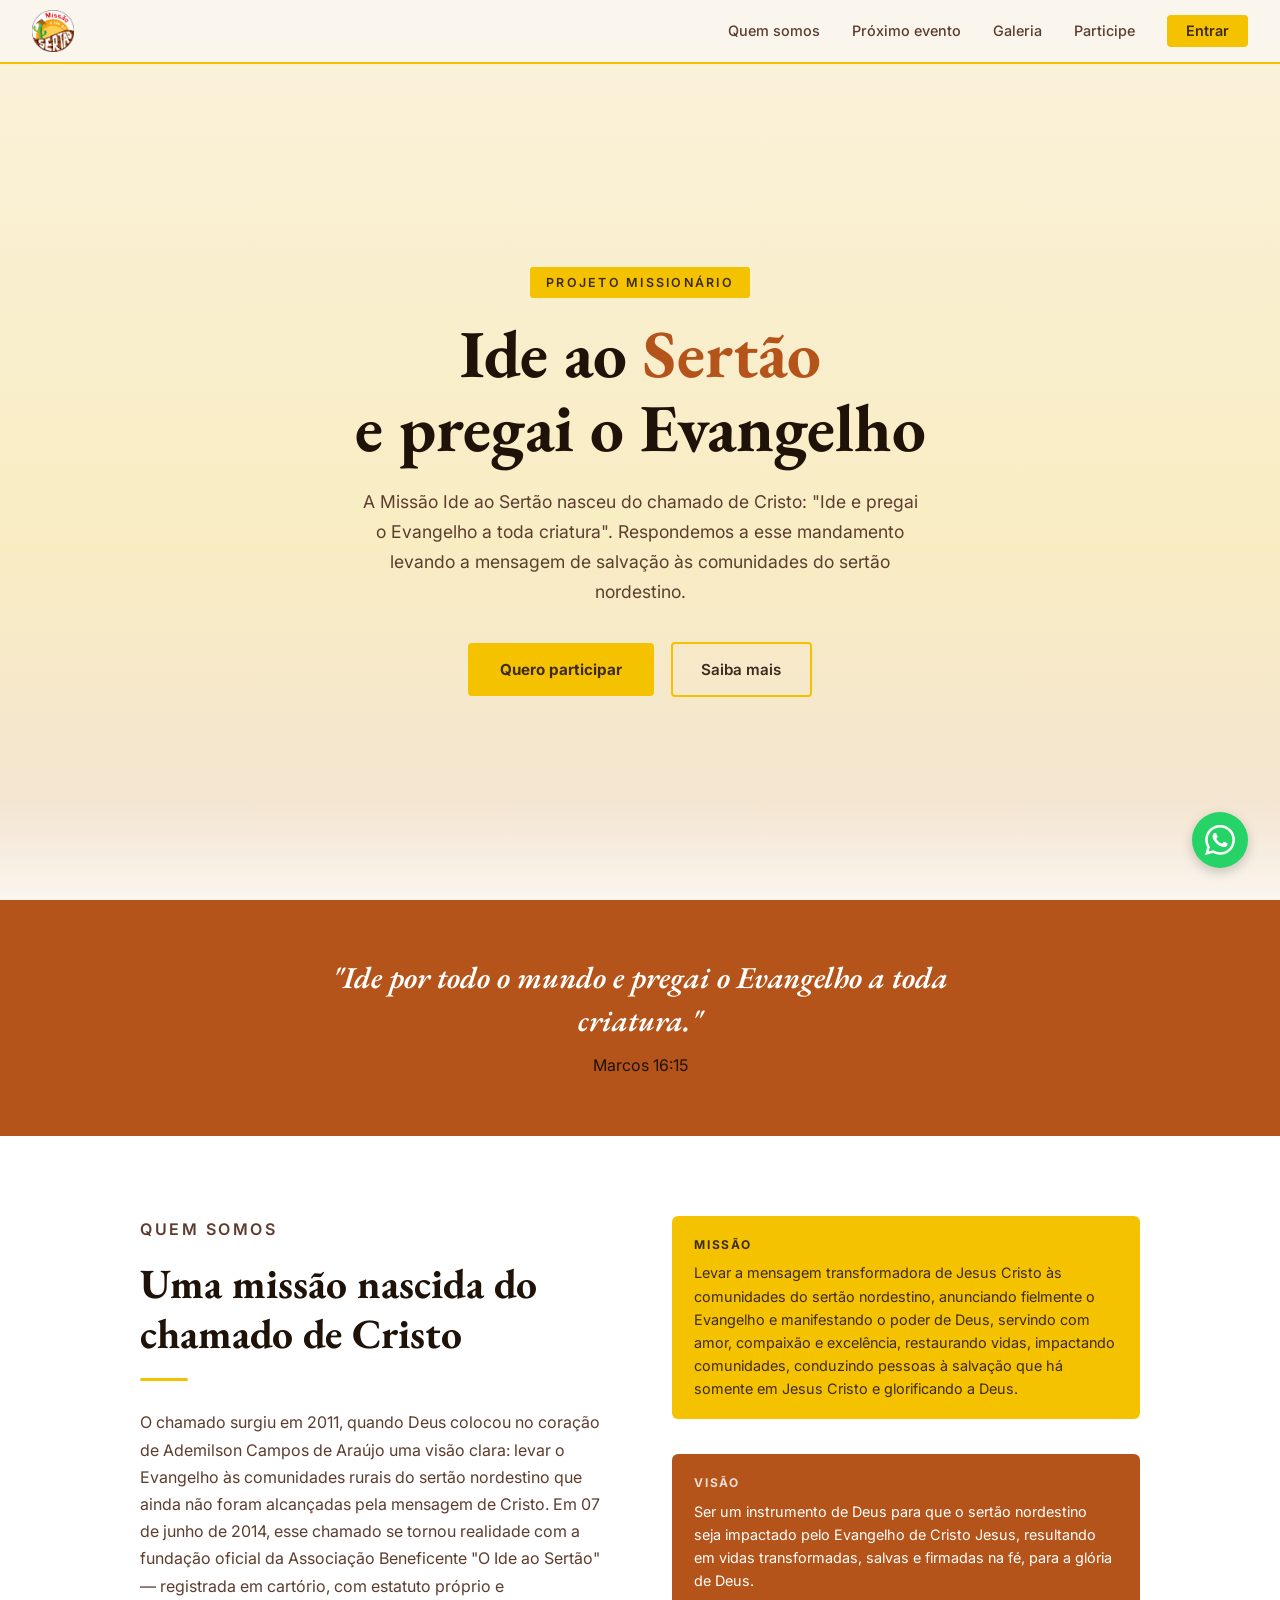
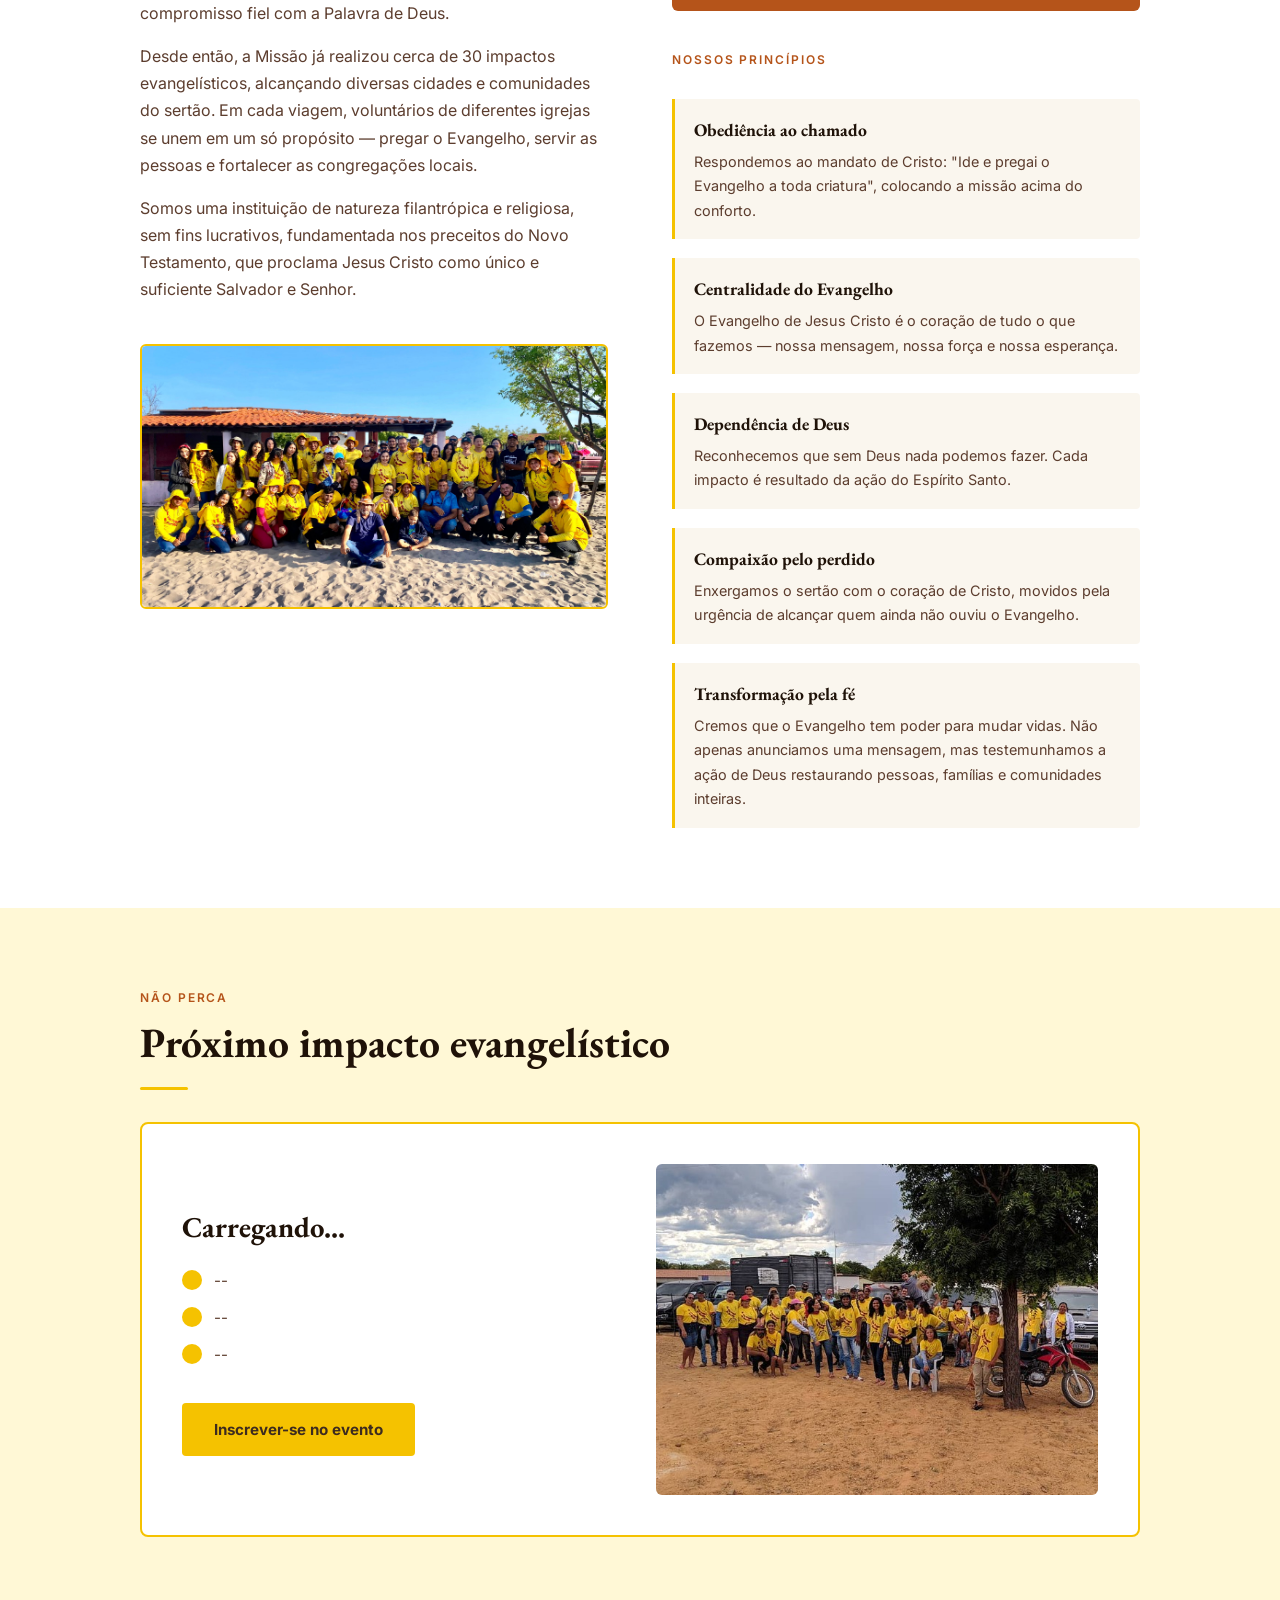
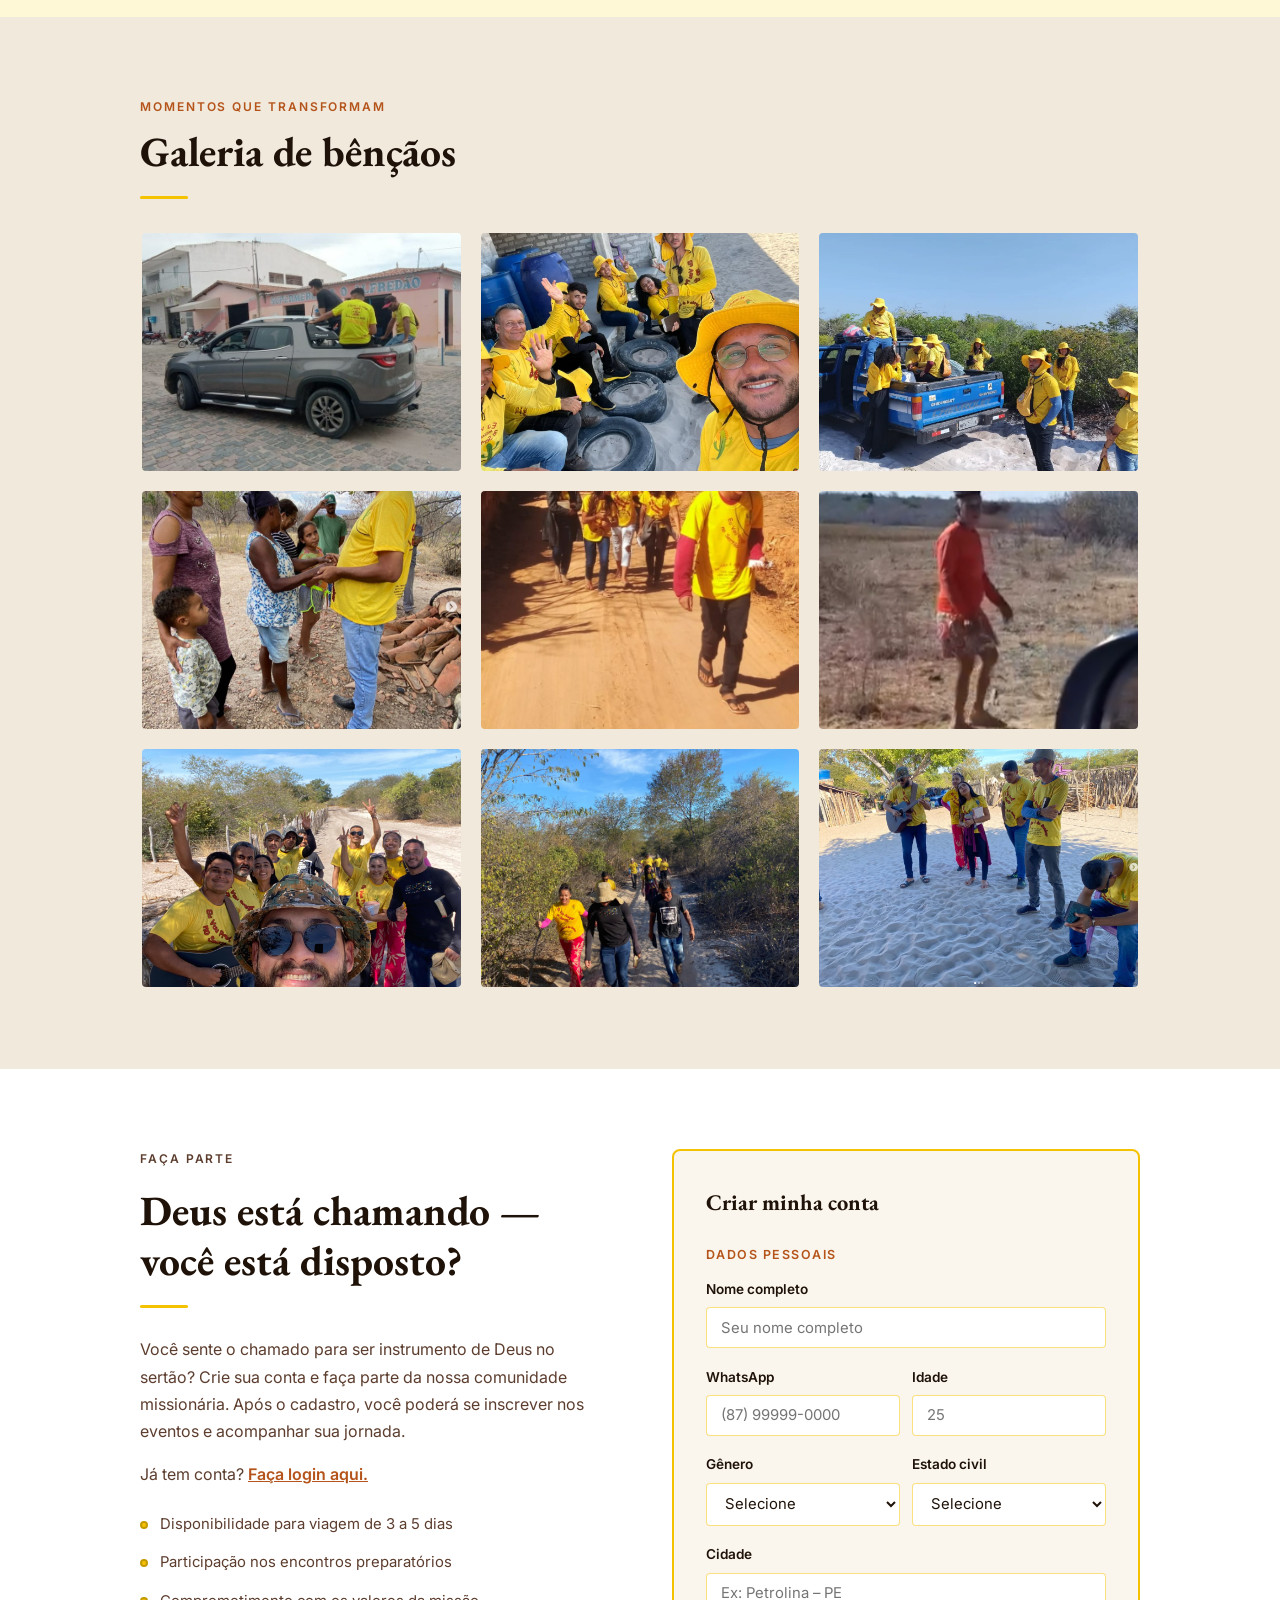
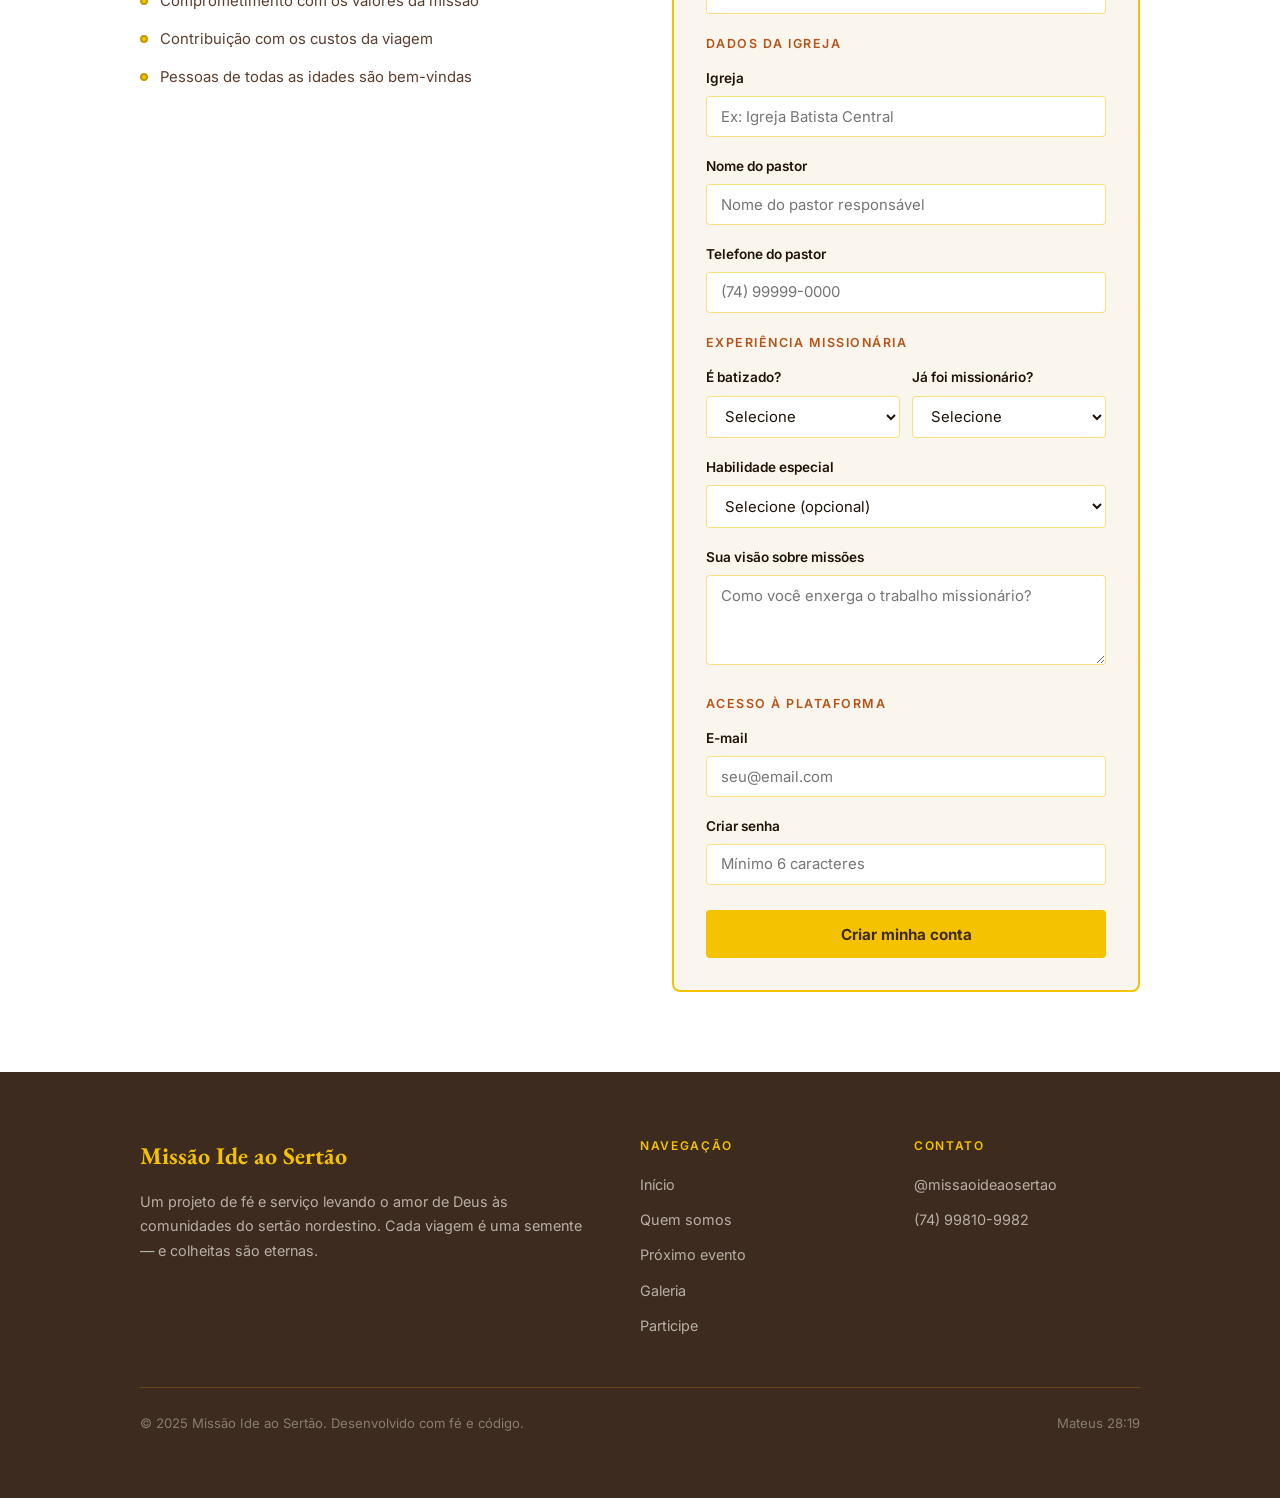
==== index.html @ 000803ae "atualiza imagem do próximo evento" ====
<!DOCTYPE html>
<html lang="pt-BR">
<head>
  <meta charset="UTF-8">
  <meta name="viewport" content="width=device-width, initial-scale=1.0">
  <title>Missão Ide ao Sertão</title>
  <link href="https://fonts.googleapis.com/css2?family=EB+Garamond:wght@400;600;700&family=Inter:wght@400;500;600;700&display=swap" rel="stylesheet">
  <link rel="stylesheet" href="css/style.css">
 <link rel="icon" href="logo.png" type="image/png">
  <meta name="google-site-verification" content="BXgcqKbVwbcofWmGHFLEb5QtjN3gwLIWUhdqSHpdDdQ" />
</head>
<body>

<!-- NAV -->
<nav>
  <a href="#inicio" class="nav-logo">
    <img src="logo.png" alt="Logo Missão Ide ao Sertão">
  </a>
  <ul class="nav-links" id="navLinks">
    <li><a href="#quem-somos">Quem somos</a></li>
    <li><a href="#proximo-evento">Próximo evento</a></li>
    <li><a href="#galeria">Galeria</a></li>
    <li><a href="#participe">Participe</a></li>
    <li><a href="login.html" class="nav-cta" id="nav-login">Entrar</a></li>
  </ul>
  <button class="nav-hamburger" id="hamburger" aria-label="Menu">
    <span></span><span></span><span></span>
  </button>
</nav>

<!-- HERO -->
<section class="hero" id="inicio">
  <div class="hero-inner">
    <span class="hero-eyebrow">Projeto Missionário</span>
    <h1>Ide ao <em>Sertão</em><br>e pregai o Evangelho</h1>
    <p>A Missão Ide ao Sertão nasceu do chamado de Cristo: "Ide e pregai o Evangelho a toda criatura". Respondemos a esse mandamento levando a mensagem de salvação às comunidades do sertão nordestino.</p>
    <div class="hero-btns">
      <a href="#participe" class="btn-primary">Quero participar</a>
      <a href="#quem-somos" class="btn-secondary">Saiba mais</a>
    </div>
  </div>
</section>

<!-- VERSÍCULO -->
<div class="versiculo">
  <blockquote>"Ide por todo o mundo e pregai o Evangelho a toda criatura."</blockquote>
  Marcos 16:15
</div>

<!-- QUEM SOMOS -->
<section class="quem-somos" id="quem-somos">
  <div class="container">
    <div class="qs-grid">
      <div class="qs-texto">
        <p class="section-label">Quem somos</p>
        <h2 class="section-title">Uma missão nascida do chamado de Cristo</h2>
        <div class="divider"></div>
        <p>O chamado surgiu em 2011, quando Deus colocou no coração de Ademilson Campos de Araújo uma visão clara: levar o Evangelho às comunidades rurais do sertão nordestino que ainda não foram alcançadas pela mensagem de Cristo. Em 07 de junho de 2014, esse chamado se tornou realidade com a fundação oficial da Associação Beneficente "O Ide ao Sertão" — registrada em cartório, com estatuto próprio e compromisso fiel com a Palavra de Deus.</p>
        <p>Desde então, a Missão já realizou cerca de 30 impactos evangelísticos, alcançando diversas cidades e comunidades do sertão. Em cada viagem, voluntários de diferentes igrejas se unem em um só propósito — pregar o Evangelho, servir as pessoas e fortalecer as congregações locais.</p>
        <p>Somos uma instituição de natureza filantrópica e religiosa, sem fins lucrativos, fundamentada nos preceitos do Novo Testamento, que proclama Jesus Cristo como único e suficiente Salvador e Senhor.</p>
        <img src="grupo ide.jpg" alt="Equipe da Missão no Sertão" style="width:100%; border-radius:6px; margin-top:1.5rem; border: 2px solid var(--amarelo);">
      </div>
      <div class="qs-valores">

        <!-- MISSÃO -->
        <div style="background:var(--amarelo);border-radius:6px;padding:1.2rem 1.4rem;margin-bottom:1rem;">
          <p style="font-size:0.75rem;font-weight:700;letter-spacing:0.14em;text-transform:uppercase;color:var(--marrom);margin-bottom:0.4rem;">Missão</p>
          <p style="font-size:0.9rem;color:var(--marrom);line-height:1.6;">Levar a mensagem transformadora de Jesus Cristo às comunidades do sertão nordestino, anunciando fielmente o Evangelho e manifestando o poder de Deus, servindo com amor, compaixão e excelência, restaurando vidas, impactando comunidades, conduzindo pessoas à salvação que há somente em Jesus Cristo e glorificando a Deus.</p>
        </div>

        <!-- VISÃO -->
        <div style="background:var(--terracota);border-radius:6px;padding:1.2rem 1.4rem;margin-bottom:1.2rem;">
          <p style="font-size:0.75rem;font-weight:700;letter-spacing:0.14em;text-transform:uppercase;color:rgba(255,255,255,0.8);margin-bottom:0.4rem;">Visão</p>
          <p style="font-size:0.9rem;color:#fff;line-height:1.6;">Ser um instrumento de Deus para que o sertão nordestino seja impactado pelo Evangelho de Cristo Jesus, resultando em vidas transformadas, salvas e firmadas na fé, para a glória de Deus.</p>
        </div>

        <!-- PRINCÍPIOS -->
        <p class="section-label">Nossos princípios</p>
        <div class="valor-card">
          <h4>Obediência ao chamado</h4>
          <p>Respondemos ao mandato de Cristo: "Ide e pregai o Evangelho a toda criatura", colocando a missão acima do conforto.</p>
        </div>
        <div class="valor-card">
          <h4>Centralidade do Evangelho</h4>
          <p>O Evangelho de Jesus Cristo é o coração de tudo o que fazemos — nossa mensagem, nossa força e nossa esperança.</p>
        </div>
        <div class="valor-card">
          <h4>Dependência de Deus</h4>
          <p>Reconhecemos que sem Deus nada podemos fazer. Cada impacto é resultado da ação do Espírito Santo.</p>
        </div>
        <div class="valor-card">
          <h4>Compaixão pelo perdido</h4>
          <p>Enxergamos o sertão com o coração de Cristo, movidos pela urgência de alcançar quem ainda não ouviu o Evangelho.</p>
        </div>
        <div class="valor-card">
          <h4>Transformação pela fé</h4>
          <p>Cremos que o Evangelho tem poder para mudar vidas. Não apenas anunciamos uma mensagem, mas testemunhamos a ação de Deus restaurando pessoas, famílias e comunidades inteiras.</p>
        </div>

      </div>
    </div>
  </div>
</section>

<!-- PRÓXIMO EVENTO -->
<section class="proximo-evento" id="proximo-evento">
  <div class="container">
    <p class="section-label">Não perca</p>
    <h2 class="section-title">Próximo impacto evangelístico</h2>
    <div class="divider"></div>
    <div class="evento-destaque">
      <div class="evento-destaque-info">
        <h3 id="evento-nome">Carregando...</h3>
        <div class="evento-detalhe">
          <div class="evento-detalhe-icon"></div>
          <span id="evento-data">--</span>
        </div>
        <div class="evento-detalhe">
          <div class="evento-detalhe-icon"></div>
          <span id="evento-local">--</span>
        </div>
        <div class="evento-detalhe">
          <div class="evento-detalhe-icon"></div>
          <span id="evento-descricao">--</span>
        </div>
        <a href="#" class="btn-primary" style="margin-top:1.5rem; display:inline-block;" id="btn-inscrever-evento">Inscrever-se no evento</a>
      </div>
      <div class="evento-destaque-img">
      <img src="grupo-sertao.jpg.png" alt="Equipe no sertão">
      </div>
    </div>
  </div>
</section>

<!-- GALERIA -->
<section class="galeria" id="galeria">
  <div class="container">
    <p class="section-label">Momentos que transformam</p>
    <h2 class="section-title">Galeria de bênçãos</h2>
    <div class="divider"></div>
    <div class="galeria-grid">
      <div class="galeria-item"><img src="278582716_563056794955079_5832141412056432390_n.jpg" alt="Equipe na missão"></div>
      <div class="galeria-item"><img src="Captura de tela 2025-04-02 193103.png" alt="Registro da missão"></div>
      <div class="galeria-item"><img src="Captura de tela 2025-04-02 193135.png" alt="Momento de oração"></div>
      <div class="galeria-item"><img src="Captura de tela 2025-04-02 193425.png" alt="Corte de cabelo solidário"></div>
      <div class="galeria-item"><img src="Captura de tela 2025-04-02 193759.png" alt="Louvor ao ar livre"></div>
      <div class="galeria-item"><img src="Captura de tela 2025-04-02 193502.png" alt="Evangelização nas ruas"></div>
      <div class="galeria-item"><img src="IMG-20240728-WA0169.jpg" alt="Missão no sertão"></div>
      <div class="galeria-item"><img src="IMG-20240728-WA0099.jpg" alt="Missão no sertão"></div>
      <div class="galeria-item"><img src="louvor.png" alt="Momento de louvor"></div>
    </div>
  </div>
</section>

<!-- PARTICIPE / CADASTRO -->
<section class="participe" id="participe">
  <div class="container">
    <div class="participe-grid">
      <div class="participe-info">
        <p class="section-label">Faça parte</p>
        <h2 class="section-title">Deus está chamando — você está disposto?</h2>
        <div class="divider"></div>
        <p>Você sente o chamado para ser instrumento de Deus no sertão? Crie sua conta e faça parte da nossa comunidade missionária. Após o cadastro, você poderá se inscrever nos eventos e acompanhar sua jornada.</p>
        <p>Já tem conta? <a href="login.html" style="color:var(--terracota);font-weight:600;">Faça login aqui.</a></p>
        <div class="requisitos">
          <div class="req-item"><span class="req-dot"></span><span>Disponibilidade para viagem de 3 a 5 dias</span></div>
          <div class="req-item"><span class="req-dot"></span><span>Participação nos encontros preparatórios</span></div>
          <div class="req-item"><span class="req-dot"></span><span>Comprometimento com os valores da missão</span></div>
          <div class="req-item"><span class="req-dot"></span><span>Contribuição com os custos da viagem</span></div>
          <div class="req-item"><span class="req-dot"></span><span>Pessoas de todas as idades são bem-vindas</span></div>
        </div>
      </div>
      <div>
        <div class="form-card" id="formCard">
          <h3>Criar minha conta</h3>
          <form id="inscricaoForm">

            <p class="form-section-label">Dados pessoais</p>
            <div class="form-group">
              <label for="nome">Nome completo</label>
              <input type="text" id="nome" placeholder="Seu nome completo" required>
            </div>
            <div class="form-row">
  <div class="form-group">
    <label for="telefone">WhatsApp</label>
    <input type="tel" id="telefone" placeholder="(87) 99999-0000">
  </div>
  <div class="form-group">
    <label for="idade">Idade</label>
    <input type="number" id="idade" placeholder="25" min="12" max="99">
  </div>
</div>
<div class="form-row">
  <div class="form-group">
    <label for="genero">Gênero</label>
    <select id="genero">
      <option value="">Selecione</option>
      <option value="masculino">Masculino</option>
      <option value="feminino">Feminino</option>
    </select>
  </div>
  <div class="form-group">
    <label for="estado_civil">Estado civil</label>
    <select id="estado_civil">
      <option value="">Selecione</option>
      <option>Solteiro(a)</option>
      <option>Casado(a)</option>
      <option>Divorciado(a)</option>
      <option>Viúvo(a)</option>
    </select>
  </div>
</div>
            <div class="form-group">
              <label for="cidade">Cidade</label>
              <input type="text" id="cidade" placeholder="Ex: Petrolina – PE">
            </div>

            <p class="form-section-label">Dados da igreja</p>
            <div class="form-group">
              <label for="cidade_igreja">Igreja</label>
              <input type="text" id="cidade_igreja" placeholder="Ex: Igreja Batista Central">
            </div>
            <div class="form-group">
              <label for="nome_pastor">Nome do pastor</label>
              <input type="text" id="nome_pastor" placeholder="Nome do pastor responsável">
            </div>
            <div class="form-group">
              <label for="telefone_pastor">Telefone do pastor</label>
              <input type="tel" id="telefone_pastor" placeholder="(74) 99999-0000">
            </div>

            <p class="form-section-label">Experiência missionária</p>
            <div class="form-row">
              <div class="form-group">
                <label for="batizado">É batizado?</label>
                <select id="batizado">
                  <option value="">Selecione</option>
                  <option value="true">Sim</option>
                  <option value="false">Não</option>
                </select>
              </div>
              <div class="form-group">
                <label for="experiencia_missionaria">Já foi missionário?</label>
                <select id="experiencia_missionaria">
                  <option value="">Selecione</option>
                  <option value="true">Sim</option>
                  <option value="false">Não</option>
                </select>
              </div>
            </div>
            <div class="form-group">
              <label for="habilidade">Habilidade especial</label>
              <select id="habilidade">
                <option value="">Selecione (opcional)</option>
                <option>Louvor / música</option>
                <option>Saúde (enfermagem, medicina, etc.)</option>
                <option>Pregação / ensino</option>
                <option>Trabalho com crianças</option>
                <option>Fotografia / comunicação</option>
                <option>Outro</option>
              </select>
            </div>
            <div class="form-group">
              <label for="visao_missoes">Sua visão sobre missões</label>
              <textarea id="visao_missoes" placeholder="Como você enxerga o trabalho missionário?"></textarea>
            </div>

            <p class="form-section-label">Acesso à plataforma</p>
            <div class="form-group">
              <label for="email">E-mail</label>
              <input type="email" id="email" placeholder="seu@email.com" required>
            </div>
            <div class="form-group">
              <label for="senha">Criar senha</label>
              <input type="password" id="senha" placeholder="Mínimo 6 caracteres" required>
            </div>
            <button type="submit" class="form-submit">Criar minha conta</button>
          </form>
        </div>
        <div class="form-sucesso" id="formSucesso">
          <div class="check">✓</div>
          <h4>Conta criada!</h4>
          <p>Bem-vindo à missão! Acesse seu painel para se inscrever no próximo evento.</p>
          <a href="painel.html" class="btn-primary" style="margin-top:1rem; display:inline-block;">Acessar meu painel</a>
        </div>
      </div>
    </div>
  </div>
</section>

<!-- RODAPÉ -->
<footer class="rodape" id="contato">
  <div class="container">
    <div class="rodape-grid">
      <div>
        <h3>Missão Ide ao Sertão</h3>
        <p>Um projeto de fé e serviço levando o amor de Deus às comunidades do sertão nordestino. Cada viagem é uma semente — e colheitas são eternas.</p>
      </div>
      <div class="rodape-col">
        <h4>Navegação</h4>
        <ul>
          <li><a href="#inicio">Início</a></li>
          <li><a href="#quem-somos">Quem somos</a></li>
          <li><a href="#proximo-evento">Próximo evento</a></li>
          <li><a href="#galeria">Galeria</a></li>
          <li><a href="#participe">Participe</a></li>
        </ul>
      </div>
      <div class="rodape-col">
        <h4>Contato</h4>
        <ul>
          <li><a href="https://www.instagram.com/missaoideaosertao" target="_blank">@missaoideaosertao</a></li>
          <li><a href="https://wa.me/5574998109982" target="_blank">(74) 99810-9982</a></li>
        </ul>
      </div>
    </div>
    <div class="rodape-bottom">
      <p>© 2025 Missão Ide ao Sertão. Desenvolvido com fé e código.</p>
      <p>Mateus 28:19</p>
    </div>
  </div>
</footer>

<a href="https://wa.me/5574998109982" target="_blank" class="whatsapp-float" aria-label="WhatsApp">
  <svg viewBox="0 0 24 24" xmlns="http://www.w3.org/2000/svg">
    <path d="M17.472 14.382c-.297-.149-1.758-.867-2.03-.967-.273-.099-.471-.148-.67.15-.197.297-.767.966-.94 1.164-.173.199-.347.223-.644.075-.297-.15-1.255-.463-2.39-1.475-.883-.788-1.48-1.761-1.653-2.059-.173-.297-.018-.458.13-.606.134-.133.298-.347.446-.52.149-.174.198-.298.298-.497.099-.198.05-.371-.025-.52-.075-.149-.669-1.612-.916-2.207-.242-.579-.487-.5-.669-.51-.173-.008-.371-.01-.57-.01-.198 0-.52.074-.792.372-.272.297-1.04 1.016-1.04 2.479 0 1.462 1.065 2.875 1.213 3.074.149.198 2.096 3.2 5.077 4.487.709.306 1.262.489 1.694.625.712.227 1.36.195 1.871.118.571-.085 1.758-.719 2.006-1.413.248-.694.248-1.289.173-1.413-.074-.124-.272-.198-.57-.347m-5.421 7.403h-.004a9.87 9.87 0 01-5.031-1.378l-.361-.214-3.741.982.998-3.648-.235-.374a9.86 9.86 0 01-1.51-5.26c.001-5.45 4.436-9.884 9.888-9.884 2.64 0 5.122 1.03 6.988 2.898a9.825 9.825 0 012.893 6.994c-.003 5.45-4.437 9.884-9.885 9.884m8.413-18.297A11.815 11.815 0 0012.05 0C5.495 0 .16 5.335.157 11.892c0 2.096.547 4.142 1.588 5.945L.057 24l6.305-1.654a11.882 11.882 0 005.683 1.448h.005c6.554 0 11.89-5.335 11.893-11.893a11.821 11.821 0 00-3.48-8.413z"/>
  </svg>
</a>

<script type="module" src="js/supabase.js"></script>
<script type="module" src="js/index.js"></script>
</body>
</html>
---- css/style.css ----
*, *::before, *::after {
  box-sizing: border-box;
  margin: 0;
  padding: 0;
}

:root {
  --amarelo: #F5C200;
  --amarelo-escuro: #C49A00;
  --amarelo-suave: #FFF8D6;
  --terracota: #B5541A;
  --terracota-escuro: #8C3F12;
  --marrom: #3D2B1F;
  --marrom-suave: #6B4C3B;
  --osso: #FAF6EE;
  --osso-escuro: #F0E9DC;
  --branco: #FFFFFF;
  --texto: #1F1208;
  --texto-suave: #5C3D2E;
}

html { scroll-behavior: smooth; }

body {
  font-family: 'Inter', sans-serif;
  background: var(--osso);
  color: var(--texto);
  line-height: 1.7;
}

/* NAV */
nav {
  position: fixed;
  top: 0; left: 0; right: 0;
  z-index: 100;
  background: rgba(250, 246, 238, 0.96);
  backdrop-filter: blur(6px);
  border-bottom: 2px solid var(--amarelo);
  padding: 0 2rem;
  display: flex;
  align-items: center;
  justify-content: space-between;
  height: 64px;
}

.nav-logo {
  display: flex;
  align-items: center;
  gap: 0.7rem;
  text-decoration: none;
}

.nav-logo img {
  height: 42px;
  object-fit: contain;
}

.nav-links {
  display: flex;
  gap: 2rem;
  list-style: none;
}

.nav-links a {
  text-decoration: none;
  color: var(--texto-suave);
  font-size: 0.9rem;
  font-weight: 500;
  transition: color 0.2s;
}

.nav-links a:hover { color: var(--terracota); }

.nav-cta {
  background: var(--amarelo) !important;
  color: var(--marrom) !important;
  padding: 0.45rem 1.2rem;
  border-radius: 4px;
  font-weight: 600 !important;
  transition: background 0.2s !important;
}

.nav-cta:hover {
  background: var(--amarelo-escuro) !important;
}

.nav-hamburger {
  display: none;
  background: none;
  border: none;
  cursor: pointer;
  flex-direction: column;
  gap: 5px;
  padding: 4px;
}

.nav-hamburger span {
  display: block;
  width: 22px;
  height: 2px;
  background: var(--texto);
  border-radius: 2px;
}

/* HERO */
.hero {
  min-height: 100vh;
  display: flex;
  align-items: center;
  justify-content: center;
  text-align: center;
  padding: 8rem 2rem 4rem;
  background:
    linear-gradient(to bottom, rgba(245,194,0,0.08) 0%, rgba(245,194,0,0.18) 60%, rgba(181,84,26,0.12) 100%),
    var(--osso);
  position: relative;
}

.hero::before {
  content: '';
  position: absolute;
  bottom: 0; left: 0; right: 0;
  height: 100px;
  background: linear-gradient(to top, var(--osso), transparent);
}

.hero-inner {
  position: relative;
  max-width: 740px;
}

.hero-eyebrow {
  display: inline-block;
  font-size: 0.78rem;
  font-weight: 600;
  letter-spacing: 0.18em;
  text-transform: uppercase;
  color: var(--marrom);
  margin-bottom: 1.2rem;
  background: var(--amarelo);
  padding: 0.3rem 1rem;
  border-radius: 3px;
}

.hero h1 {
  font-family: 'EB Garamond', serif;
  font-size: clamp(2.6rem, 6vw, 4.2rem);
  font-weight: 700;
  line-height: 1.1;
  color: var(--texto);
  margin-bottom: 1.4rem;
}

.hero h1 em {
  font-style: normal;
  color: var(--terracota);
}

.hero p {
  font-size: 1.1rem;
  color: var(--texto-suave);
  max-width: 560px;
  margin: 0 auto 2.2rem;
}

.btn-primary {
  display: inline-block;
  background: var(--amarelo);
  color: var(--marrom);
  text-decoration: none;
  padding: 0.85rem 2rem;
  border-radius: 4px;
  font-weight: 700;
  font-size: 0.95rem;
  transition: background 0.2s, transform 0.15s;
  margin-right: 0.8rem;
}

.btn-primary:hover {
  background: var(--amarelo-escuro);
  transform: translateY(-1px);
}

.btn-secondary {
  display: inline-block;
  border: 2px solid var(--amarelo);
  color: var(--marrom);
  text-decoration: none;
  padding: 0.8rem 1.8rem;
  border-radius: 4px;
  font-weight: 600;
  font-size: 0.95rem;
  transition: background 0.2s, transform 0.15s;
}

.btn-secondary:hover {
  background: var(--amarelo-suave);
  transform: translateY(-1px);
}

/* VERSÍCULO */
.versiculo {
  background: var(--terracota);
  padding: 3.5rem 2rem;
  text-align: center;
}

.versiculo blockquote {
  font-family: 'EB Garamond', serif;
  font-size: clamp(1.3rem, 3vw, 1.9rem);
  font-weight: 600;
  color: var(--branco);
  max-width: 700px;
  margin: 0 auto 0.7rem;
  font-style: italic;
  line-height: 1.4;
}

.versiculo cite {
  font-family: 'Inter', sans-serif;
  font-size: 0.85rem;
  font-weight: 600;
  letter-spacing: 0.12em;
  text-transform: uppercase;
  color: rgba(255,255,255,0.7);
  font-style: normal;
}

/* SEÇÕES */
section { padding: 5rem 2rem; }

.container { max-width: 1000px; margin: 0 auto; }

.section-label {
  font-size: 0.75rem;
  font-weight: 600;
  letter-spacing: 0.16em;
  text-transform: uppercase;
  color: var(--terracota);
  margin-bottom: 0.6rem;
}

.section-title {
  font-family: 'EB Garamond', serif;
  font-size: clamp(1.8rem, 3.5vw, 2.6rem);
  font-weight: 700;
  color: var(--texto);
  line-height: 1.2;
  margin-bottom: 1.2rem;
}

.divider {
  width: 48px;
  height: 3px;
  background: var(--amarelo);
  margin-bottom: 1.8rem;
  border-radius: 2px;
}

/* QUEM SOMOS */
.quem-somos { background: var(--branco); }

.qs-grid {
  display: grid;
  grid-template-columns: 1fr 1fr;
  gap: 4rem;
  align-items: start;
}

.qs-texto p {
  color: var(--texto-suave);
  margin-bottom: 1rem;
  font-size: 1rem;
}

.qs-valores { display: grid; gap: 1.2rem; }

.valor-card {
  background: var(--osso);
  border-left: 3px solid var(--amarelo);
  padding: 1rem 1.2rem;
  border-radius: 0 4px 4px 0;
}

.valor-card h4 {
  font-family: 'EB Garamond', serif;
  font-size: 1.1rem;
  font-weight: 700;
  color: var(--texto);
  margin-bottom: 0.3rem;
}

.valor-card p {
  font-size: 0.9rem;
  color: var(--texto-suave);
}

/* PRÓXIMO EVENTO */
.proximo-evento { background: var(--amarelo-suave); }

.evento-destaque {
  background: var(--branco);
  border-radius: 8px;
  border: 2px solid var(--amarelo);
  padding: 2.5rem;
  display: grid;
  grid-template-columns: 1fr 1fr;
  gap: 2rem;
  align-items: center;
  margin-top: 2rem;
}

.evento-destaque-info h3 {
  font-family: 'EB Garamond', serif;
  font-size: 1.8rem;
  font-weight: 700;
  color: var(--texto);
  margin-bottom: 1rem;
}

.evento-detalhe {
  display: flex;
  align-items: flex-start;
  gap: 0.75rem;
  margin-bottom: 0.7rem;
  font-size: 0.95rem;
  color: var(--texto-suave);
}

.evento-detalhe-icon {
  width: 20px;
  height: 20px;
  background: var(--amarelo);
  border-radius: 50%;
  flex-shrink: 0;
  margin-top: 2px;
}

.evento-destaque-img {
  border-radius: 6px;
  overflow: hidden;
  aspect-ratio: 4/3;
  background: var(--osso-escuro);
  display: flex;
  align-items: center;
  justify-content: center;
}

.evento-destaque-img img {
  width: 100%;
  height: 100%;
  object-fit: cover;
}

/* GALERIA */
.galeria { background: var(--osso-escuro); }

.galeria-grid {
  display: grid;
  grid-template-columns: repeat(3, 1fr);
  gap: 1rem;
  margin-top: 2rem;
}

.galeria-item {
  aspect-ratio: 4/3;
  border-radius: 6px;
  overflow: hidden;
  border: 2px solid transparent;
  transition: border-color 0.2s, transform 0.2s;
  cursor: pointer;
}

.galeria-item:hover {
  border-color: var(--amarelo);
  transform: scale(1.02);
}

.galeria-item img {
  width: 100%;
  height: 100%;
  object-fit: cover;
}

/* PARTICIPE */
.participe { background: var(--branco); }

.participe-grid {
  display: grid;
  grid-template-columns: 1fr 1fr;
  gap: 4rem;
  align-items: start;
}

.participe-info p {
  color: var(--texto-suave);
  margin-bottom: 1rem;
}

.requisitos { margin-top: 1.5rem; display: grid; gap: 0.8rem; }

.req-item {
  display: flex;
  align-items: flex-start;
  gap: 0.75rem;
  font-size: 0.93rem;
  color: var(--texto-suave);
}

.req-dot {
  width: 8px;
  height: 8px;
  border-radius: 50%;
  background: var(--amarelo);
  margin-top: 0.55rem;
  flex-shrink: 0;
  border: 2px solid var(--amarelo-escuro);
}

/* FORMULÁRIO */
.form-card {
  background: var(--osso);
  border-radius: 8px;
  padding: 2rem;
  border: 2px solid var(--amarelo);
}

.form-card h3 {
  font-family: 'EB Garamond', serif;
  font-size: 1.4rem;
  font-weight: 700;
  color: var(--texto);
  margin-bottom: 1.4rem;
}

.form-group { margin-bottom: 1.1rem; }

.form-group label {
  display: block;
  font-size: 0.85rem;
  font-weight: 600;
  color: var(--texto);
  margin-bottom: 0.4rem;
}

.form-group input,
.form-group select,
.form-group textarea {
  width: 100%;
  padding: 0.65rem 0.85rem;
  border: 1.5px solid rgba(245,194,0,0.5);
  border-radius: 4px;
  background: var(--branco);
  color: var(--texto);
  font-family: 'Inter', sans-serif;
  font-size: 0.93rem;
  transition: border-color 0.2s;
  outline: none;
}

.form-group input:focus,
.form-group select:focus,
.form-group textarea:focus {
  border-color: var(--amarelo);
}

.form-group textarea { resize: vertical; min-height: 90px; }

.form-row {
  display: grid;
  grid-template-columns: 1fr 1fr;
  gap: 0.8rem;
}

.form-submit {
  width: 100%;
  background: var(--amarelo);
  color: var(--marrom);
  border: none;
  padding: 0.9rem;
  border-radius: 4px;
  font-family: 'Inter', sans-serif;
  font-size: 0.95rem;
  font-weight: 700;
  cursor: pointer;
  transition: background 0.2s;
  margin-top: 0.5rem;
}

.form-submit:hover { background: var(--amarelo-escuro); }

.form-sucesso {
  display: none;
  text-align: center;
  padding: 2rem;
}

.form-sucesso .check {
  width: 56px;
  height: 56px;
  background: var(--amarelo);
  border-radius: 50%;
  display: flex;
  align-items: center;
  justify-content: center;
  margin: 0 auto 1rem;
  font-size: 1.6rem;
  color: var(--marrom);
  font-weight: 700;
}

.form-sucesso h4 {
  font-family: 'EB Garamond', serif;
  font-size: 1.4rem;
  font-weight: 700;
  color: var(--texto);
  margin-bottom: 0.5rem;
}

.form-sucesso p { color: var(--texto-suave); font-size: 0.93rem; }

/* RODAPÉ */
.rodape {
  background: var(--marrom);
  color: var(--osso);
  padding: 4rem 2rem;
}

.rodape-grid {
  display: grid;
  grid-template-columns: 2fr 1fr 1fr;
  gap: 3rem;
  margin-bottom: 3rem;
}

.rodape h3 {
  font-family: 'EB Garamond', serif;
  font-size: 1.5rem;
  font-weight: 700;
  color: var(--amarelo);
  margin-bottom: 0.8rem;
}

.rodape p {
  font-size: 0.9rem;
  color: rgba(250,246,238,0.65);
  line-height: 1.7;
}

.rodape-col h4 {
  font-size: 0.75rem;
  font-weight: 600;
  letter-spacing: 0.14em;
  text-transform: uppercase;
  color: var(--amarelo);
  margin-bottom: 0.9rem;
}

.rodape-col ul { list-style: none; display: grid; gap: 0.5rem; }

.rodape-col ul a {
  text-decoration: none;
  color: rgba(250,246,238,0.65);
  font-size: 0.9rem;
  transition: color 0.2s;
}

.rodape-col ul a:hover { color: var(--amarelo); }

.rodape-bottom {
  border-top: 1px solid rgba(245,194,0,0.2);
  padding-top: 1.5rem;
  display: flex;
  justify-content: space-between;
  align-items: center;
}

.rodape-bottom p {
  font-size: 0.82rem;
  color: rgba(250,246,238,0.4);
}

/* RESPONSIVO */
@media (max-width: 768px) {
  .nav-links { display: none; }
  .nav-links.open {
    display: flex;
    flex-direction: column;
    position: fixed;
    top: 64px; left: 0; right: 0;
    background: var(--osso);
    border-bottom: 2px solid var(--amarelo);
    padding: 1.2rem 2rem;
    gap: 1rem;
  }
  .nav-hamburger { display: flex; }
  .qs-grid,
  .participe-grid,
  .evento-destaque,
  .rodape-grid { grid-template-columns: 1fr; gap: 2rem; }
  .galeria-grid { grid-template-columns: 1fr 1fr; }
  .form-row { grid-template-columns: 1fr; }
  .rodape-bottom { flex-direction: column; gap: 0.5rem; text-align: center; }
}

@media (max-width: 480px) {
  .galeria-grid { grid-template-columns: 1fr; }
  .btn-primary { margin-right: 0; margin-bottom: 0.8rem; }
}

/* BOTÃO FLUTUANTE WHATSAPP */
.whatsapp-float {
  position: fixed;
  bottom: 2rem;
  right: 2rem;
  z-index: 200;
  background: #25D366;
  width: 56px;
  height: 56px;
  border-radius: 50%;
  display: flex;
  align-items: center;
  justify-content: center;
  text-decoration: none;
  box-shadow: 0 4px 12px rgba(0,0,0,0.2);
  transition: transform 0.2s, box-shadow 0.2s;
}

.whatsapp-float:hover {
  transform: scale(1.1);
  box-shadow: 0 6px 20px rgba(0,0,0,0.25);
}

.whatsapp-float svg {
  width: 30px;
  height: 30px;
  fill: white;
}
.form-section-label {
  font-size: 0.78rem;
  font-weight: 600;
  letter-spacing: 0.12em;
  text-transform: uppercase;
  color: var(--terracota);
  margin: 1.2rem 0 0.8rem;
  display: block;
}
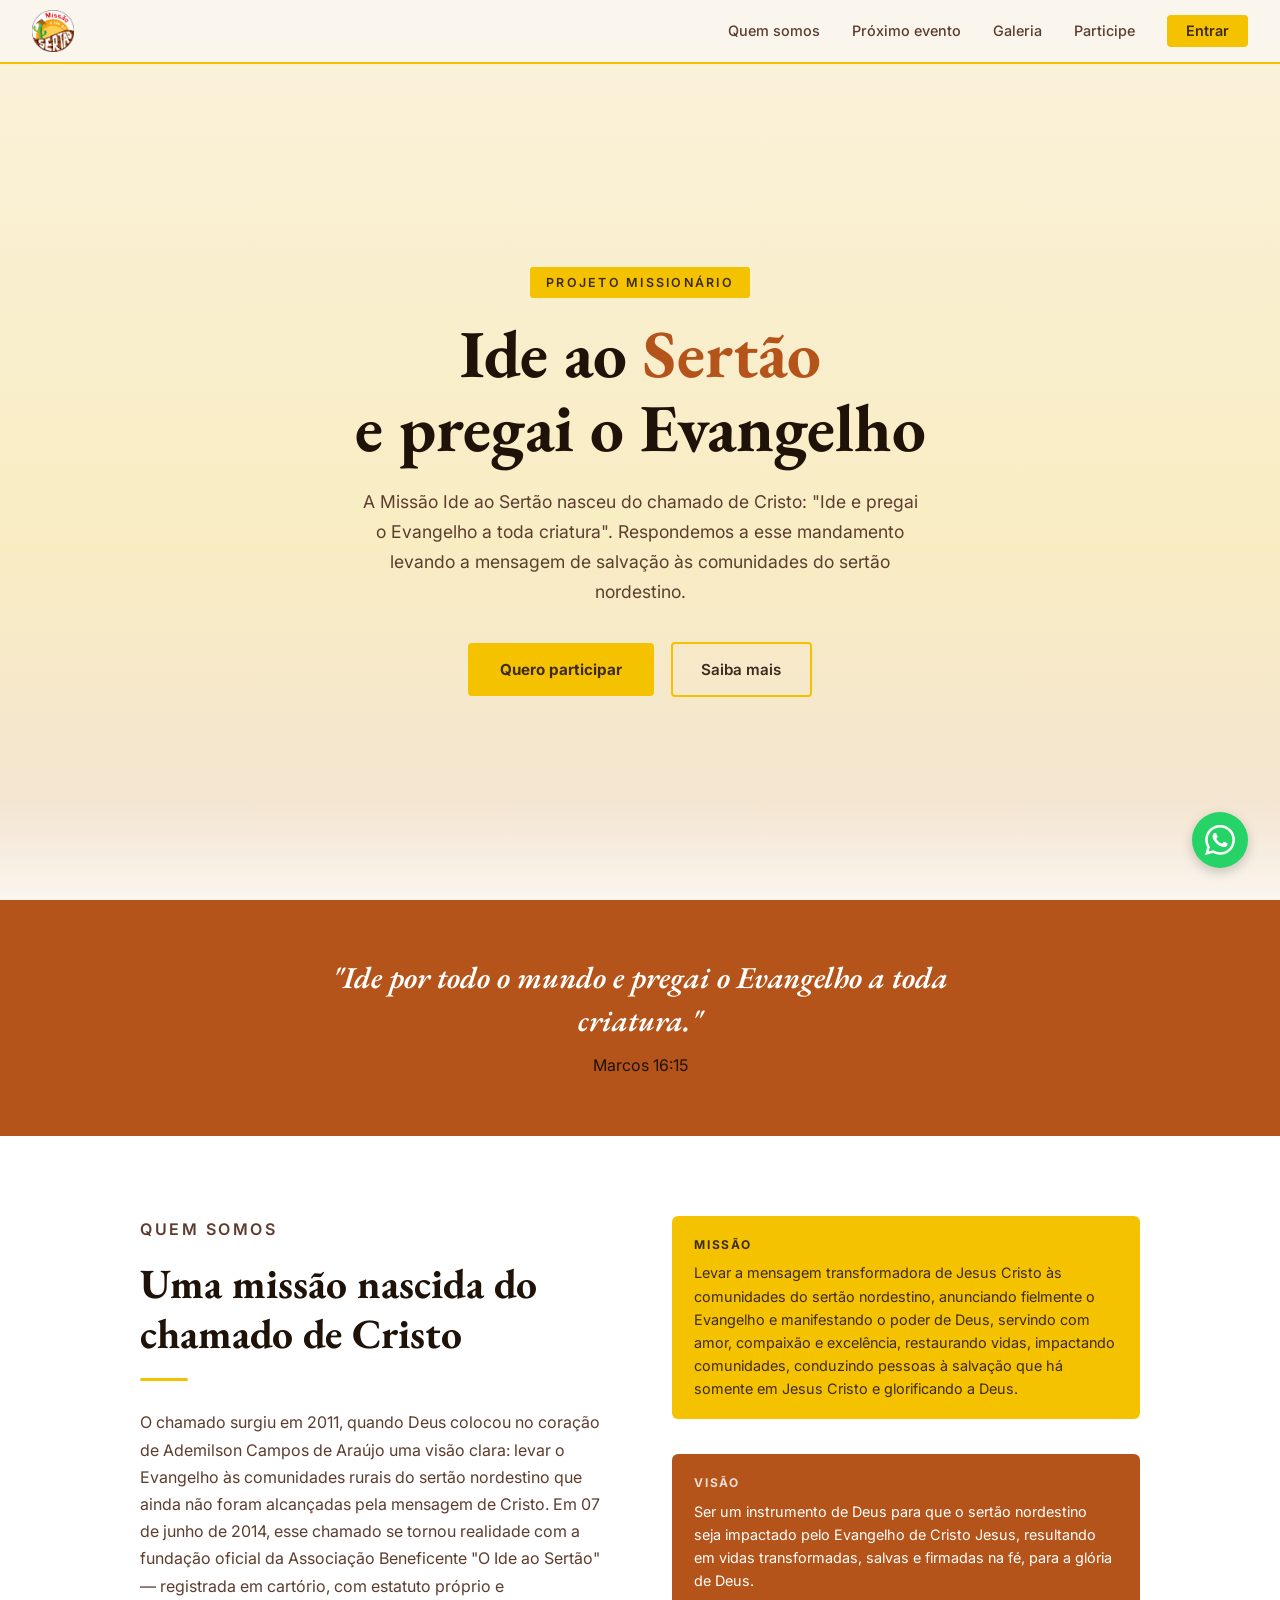
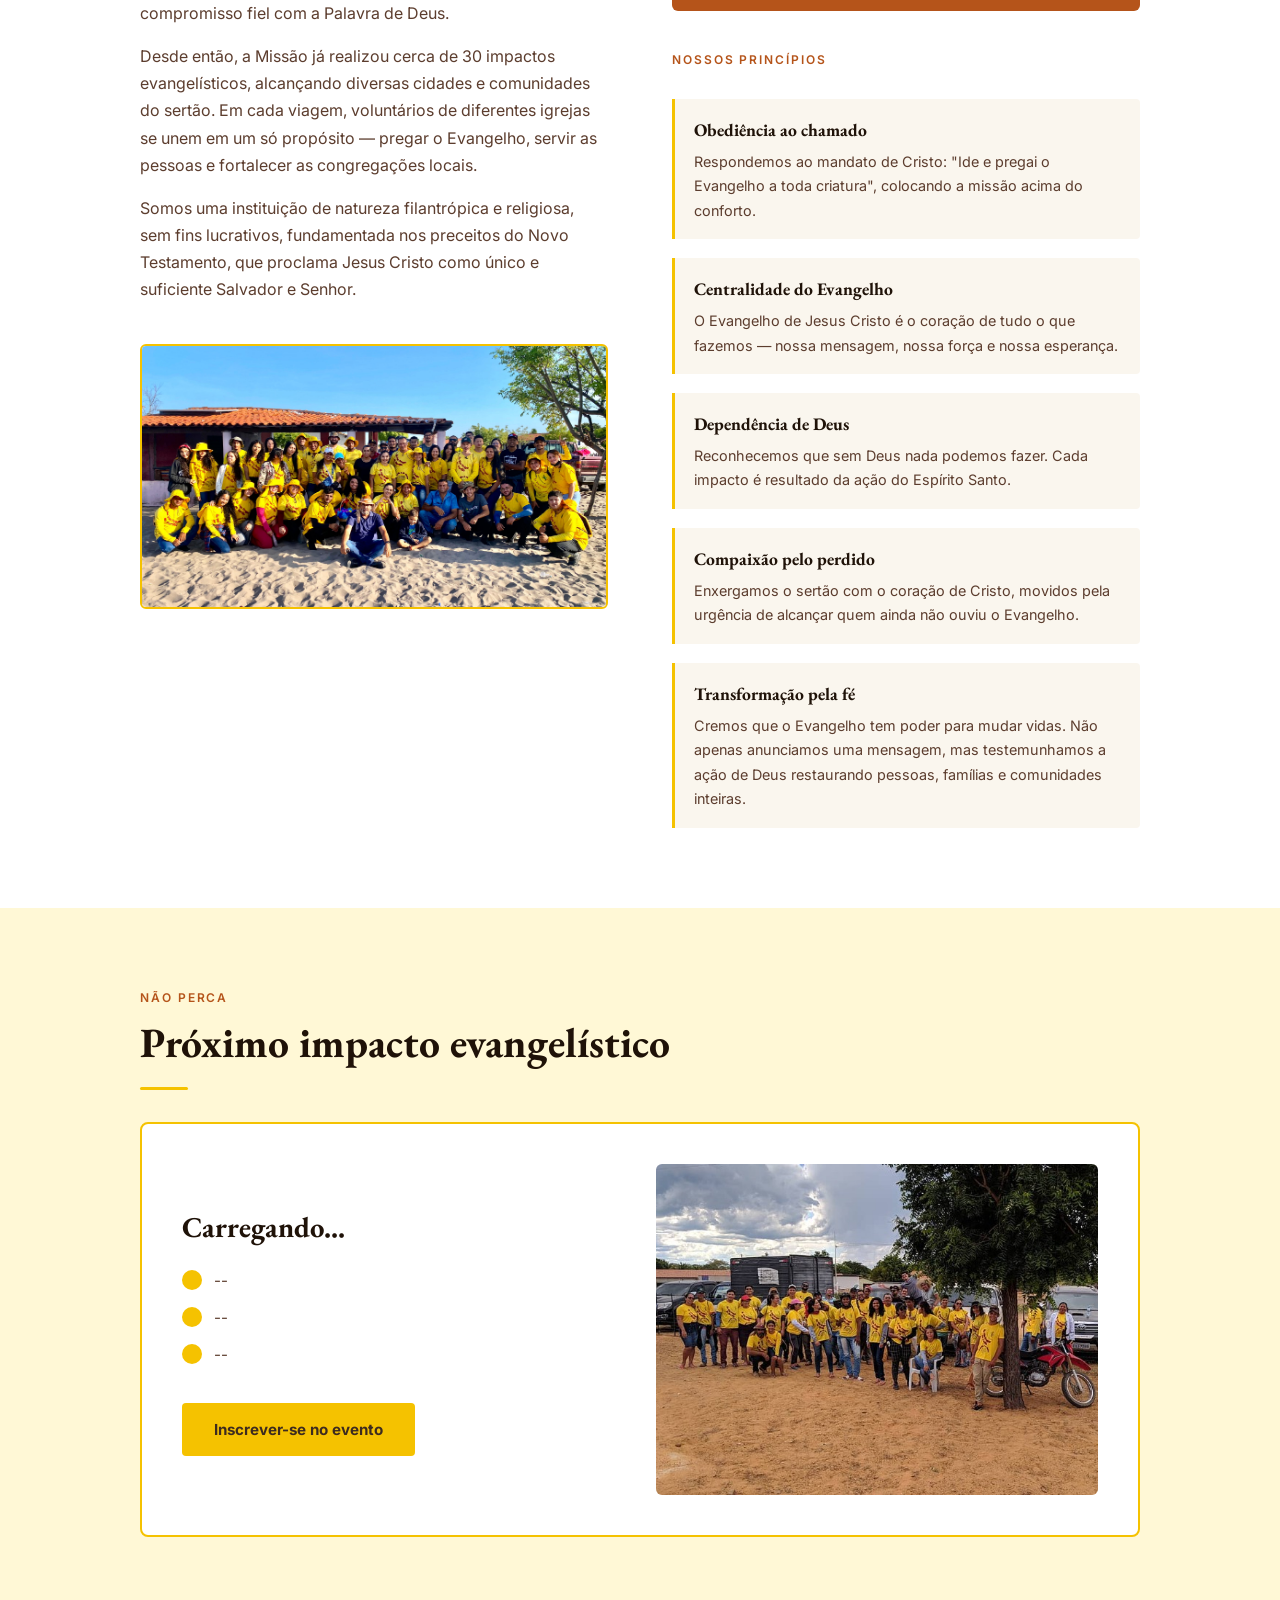
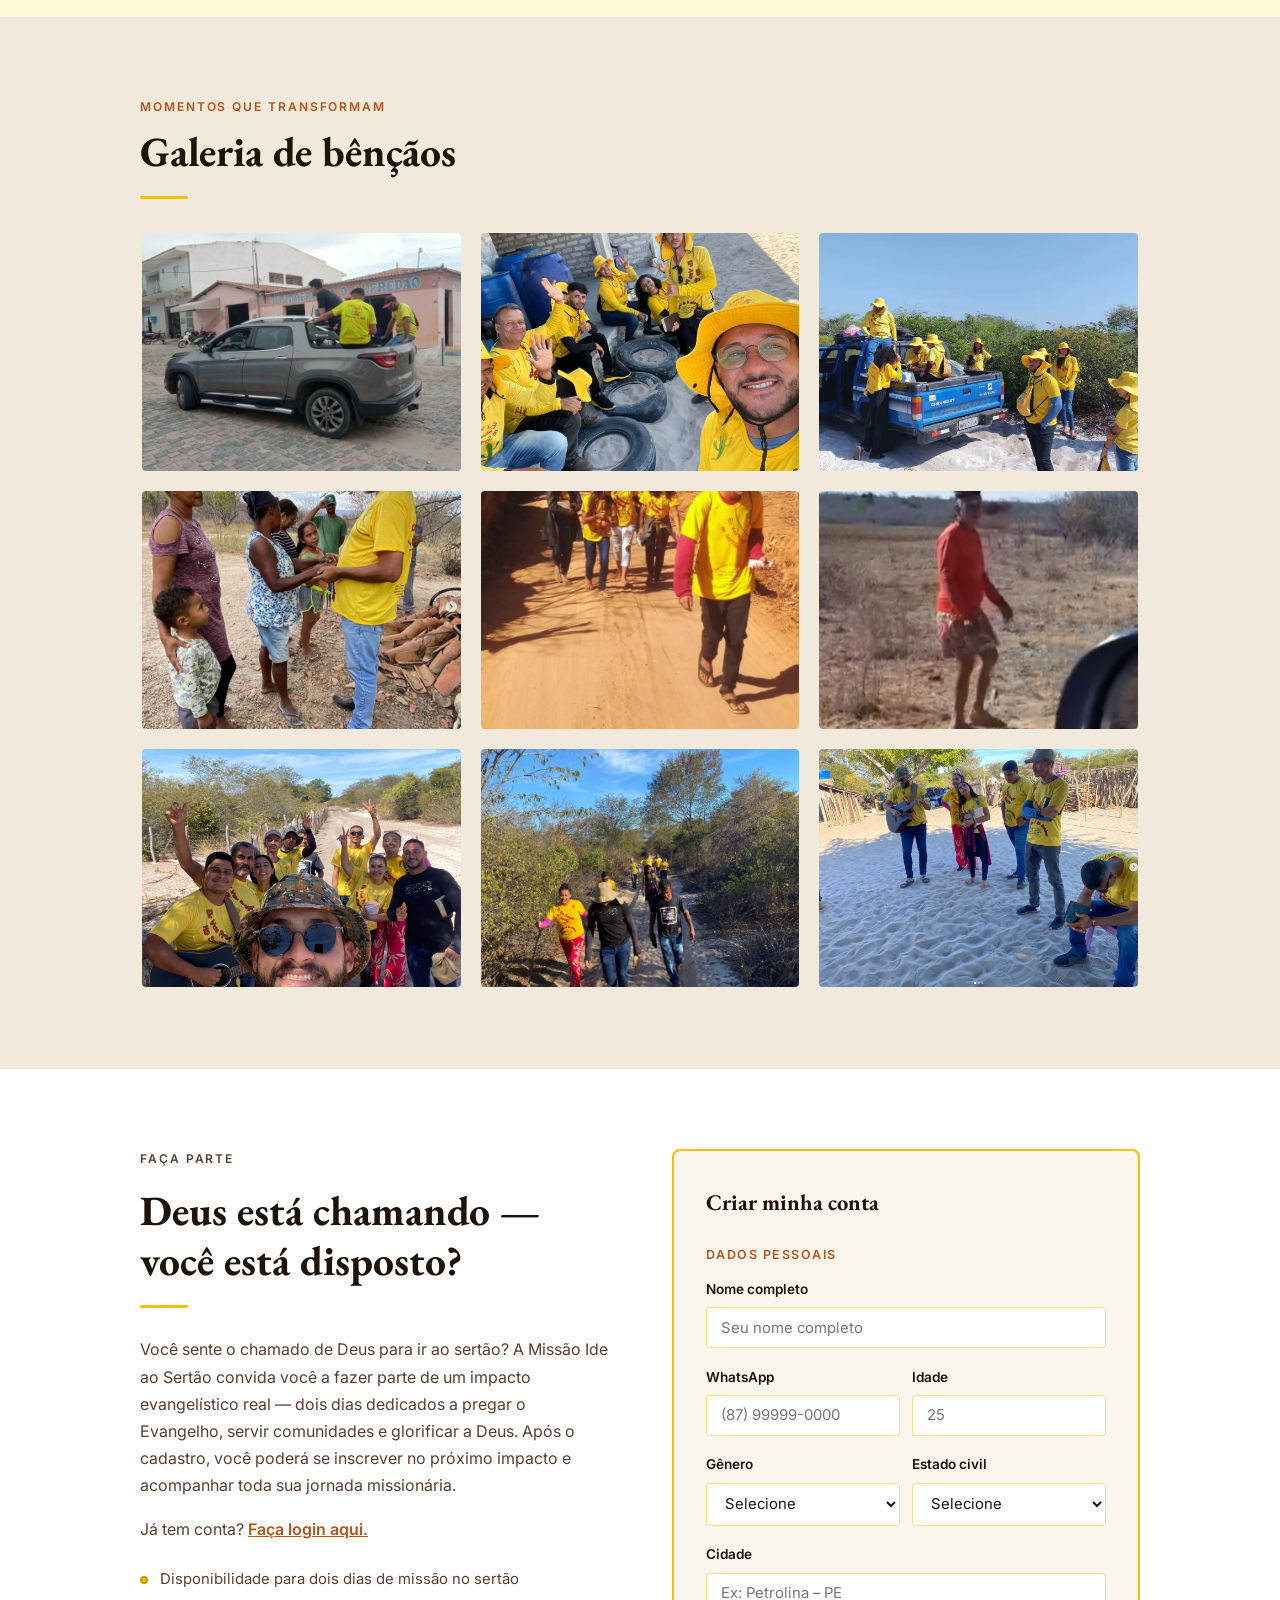
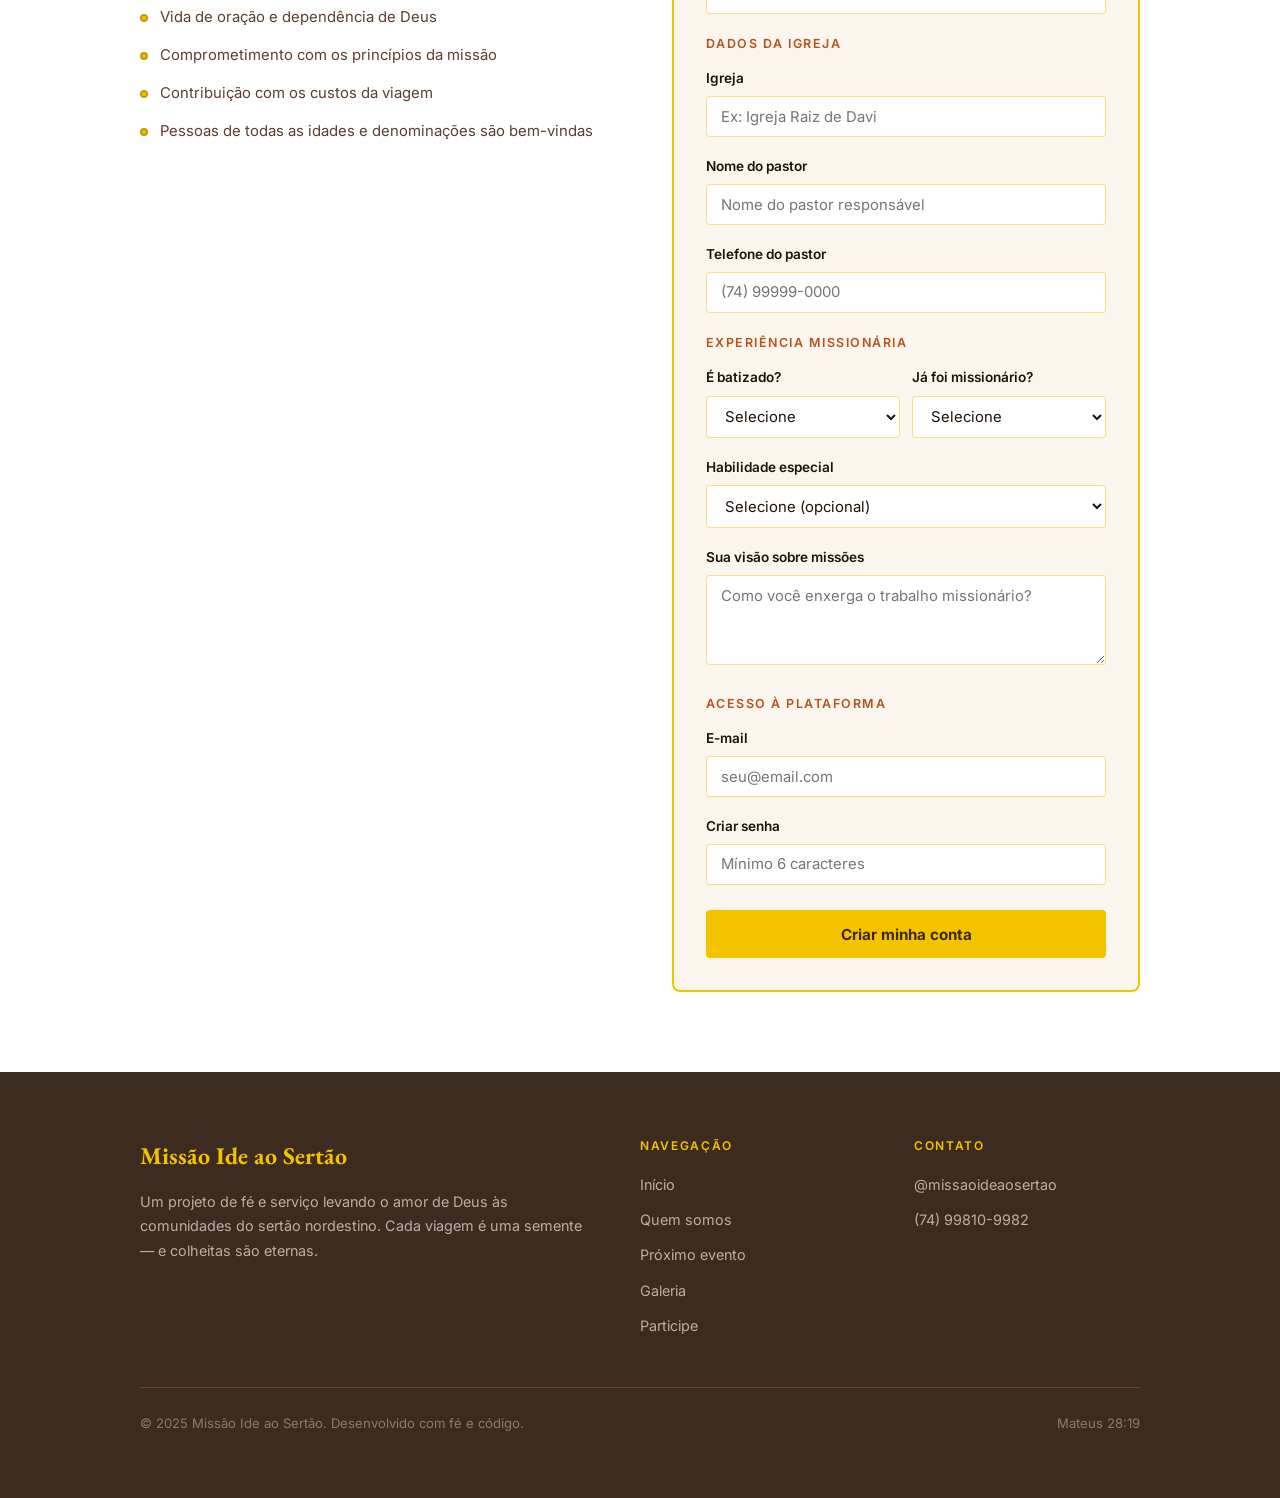
==== commit 3bfcdb56: "atualiza texto e requisitos da seção participe" ====
--- a/index.html
+++ b/index.html
@@ -160,15 +160,15 @@
         <p class="section-label">Faça parte</p>
         <h2 class="section-title">Deus está chamando — você está disposto?</h2>
         <div class="divider"></div>
-        <p>Você sente o chamado para ser instrumento de Deus no sertão? Crie sua conta e faça parte da nossa comunidade missionária. Após o cadastro, você poderá se inscrever nos eventos e acompanhar sua jornada.</p>
+        <p>Você sente o chamado de Deus para ir ao sertão? A Missão Ide ao Sertão convida você a fazer parte de um impacto evangelístico real — dois dias dedicados a pregar o Evangelho, servir comunidades e glorificar a Deus. Após o cadastro, você poderá se inscrever no próximo impacto e acompanhar toda sua jornada missionária.</p>
         <p>Já tem conta? <a href="login.html" style="color:var(--terracota);font-weight:600;">Faça login aqui.</a></p>
-        <div class="requisitos">
-          <div class="req-item"><span class="req-dot"></span><span>Disponibilidade para viagem de 3 a 5 dias</span></div>
-          <div class="req-item"><span class="req-dot"></span><span>Participação nos encontros preparatórios</span></div>
-          <div class="req-item"><span class="req-dot"></span><span>Comprometimento com os valores da missão</span></div>
-          <div class="req-item"><span class="req-dot"></span><span>Contribuição com os custos da viagem</span></div>
-          <div class="req-item"><span class="req-dot"></span><span>Pessoas de todas as idades são bem-vindas</span></div>
-        </div>
+       <div class="requisitos">
+  <div class="req-item"><span class="req-dot"></span><span>Disponibilidade para dois dias de missão no sertão</span></div>
+  <div class="req-item"><span class="req-dot"></span><span>Vida de oração e dependência de Deus</span></div>
+  <div class="req-item"><span class="req-dot"></span><span>Comprometimento com os princípios da missão</span></div>
+  <div class="req-item"><span class="req-dot"></span><span>Contribuição com os custos da viagem</span></div>
+  <div class="req-item"><span class="req-dot"></span><span>Pessoas de todas as idades e denominações são bem-vindas</span></div>
+</div>
       </div>
       <div>
         <div class="form-card" id="formCard">
@@ -218,7 +218,7 @@
             <p class="form-section-label">Dados da igreja</p>
             <div class="form-group">
               <label for="cidade_igreja">Igreja</label>
-              <input type="text" id="cidade_igreja" placeholder="Ex: Igreja Batista Central">
+              <input type="text" id="cidade_igreja" placeholder="Ex: Igreja Raiz de Davi">
             </div>
             <div class="form-group">
               <label for="nome_pastor">Nome do pastor</label>
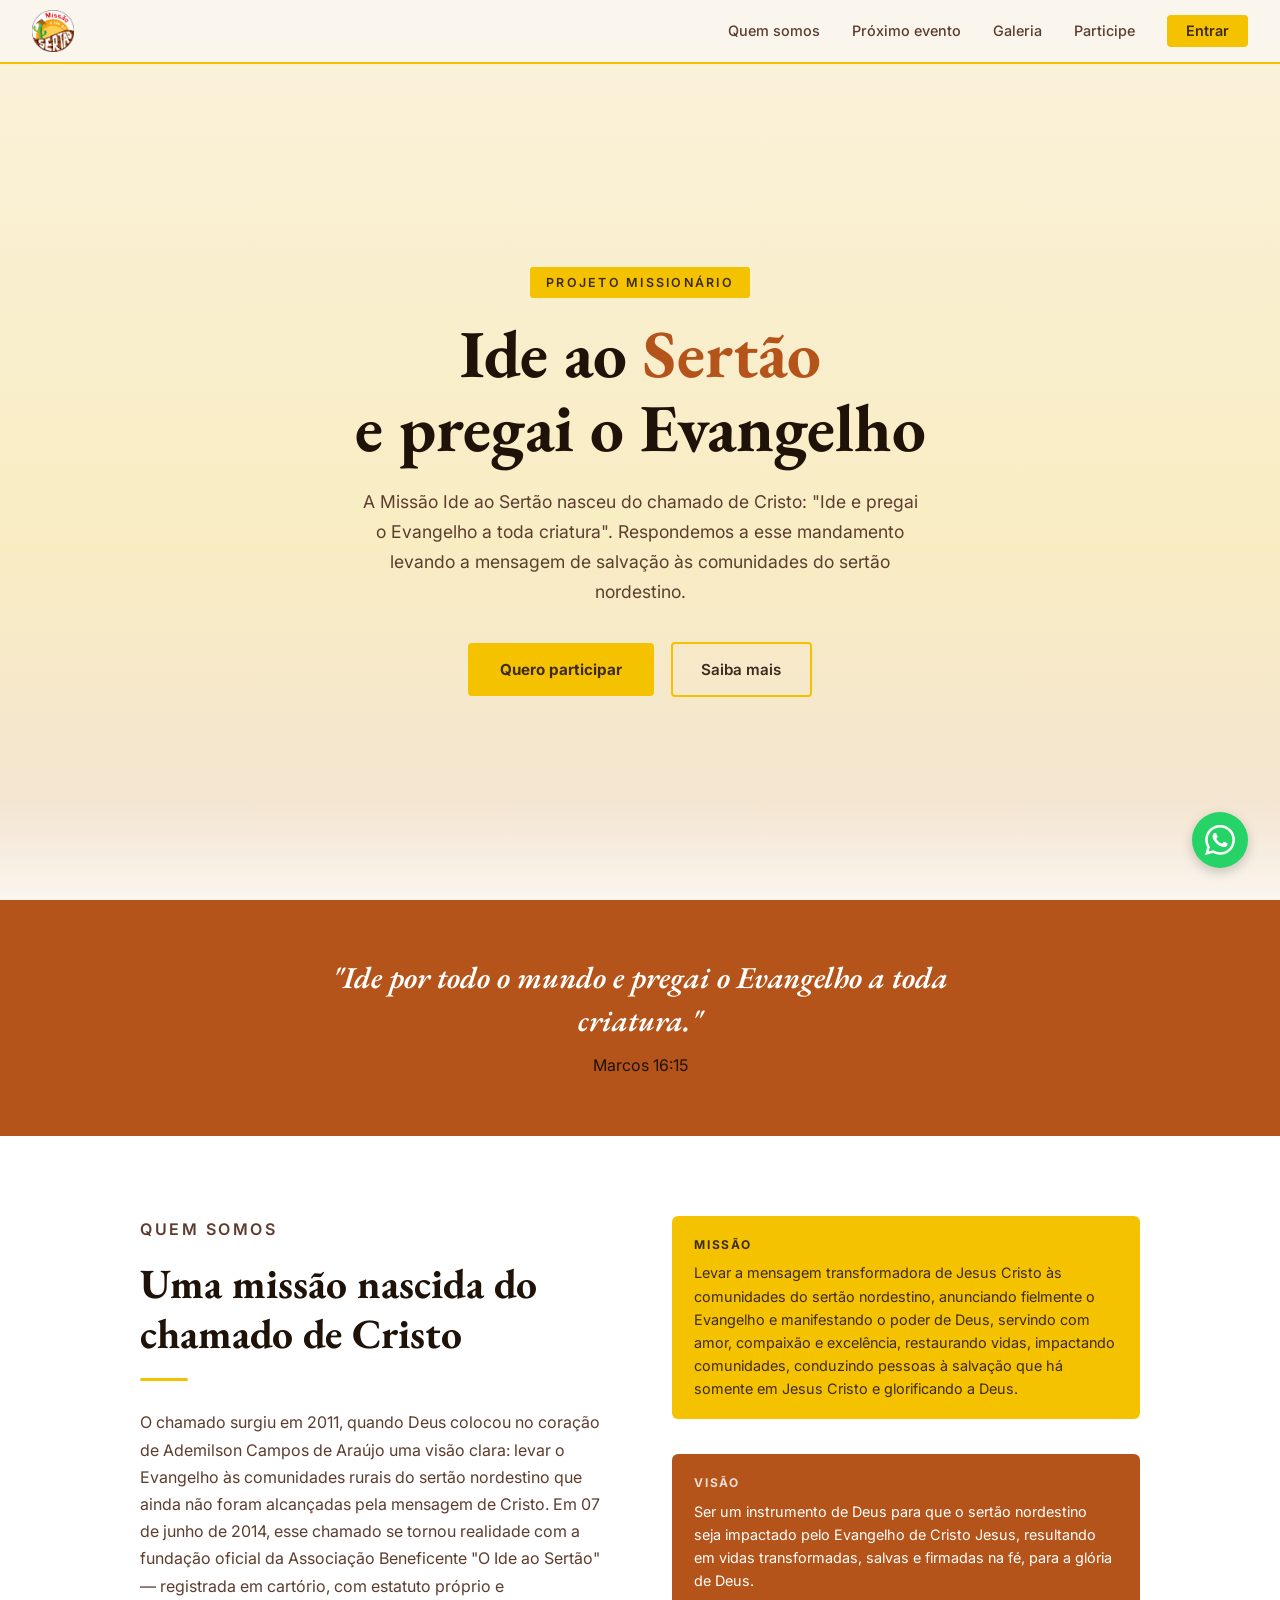
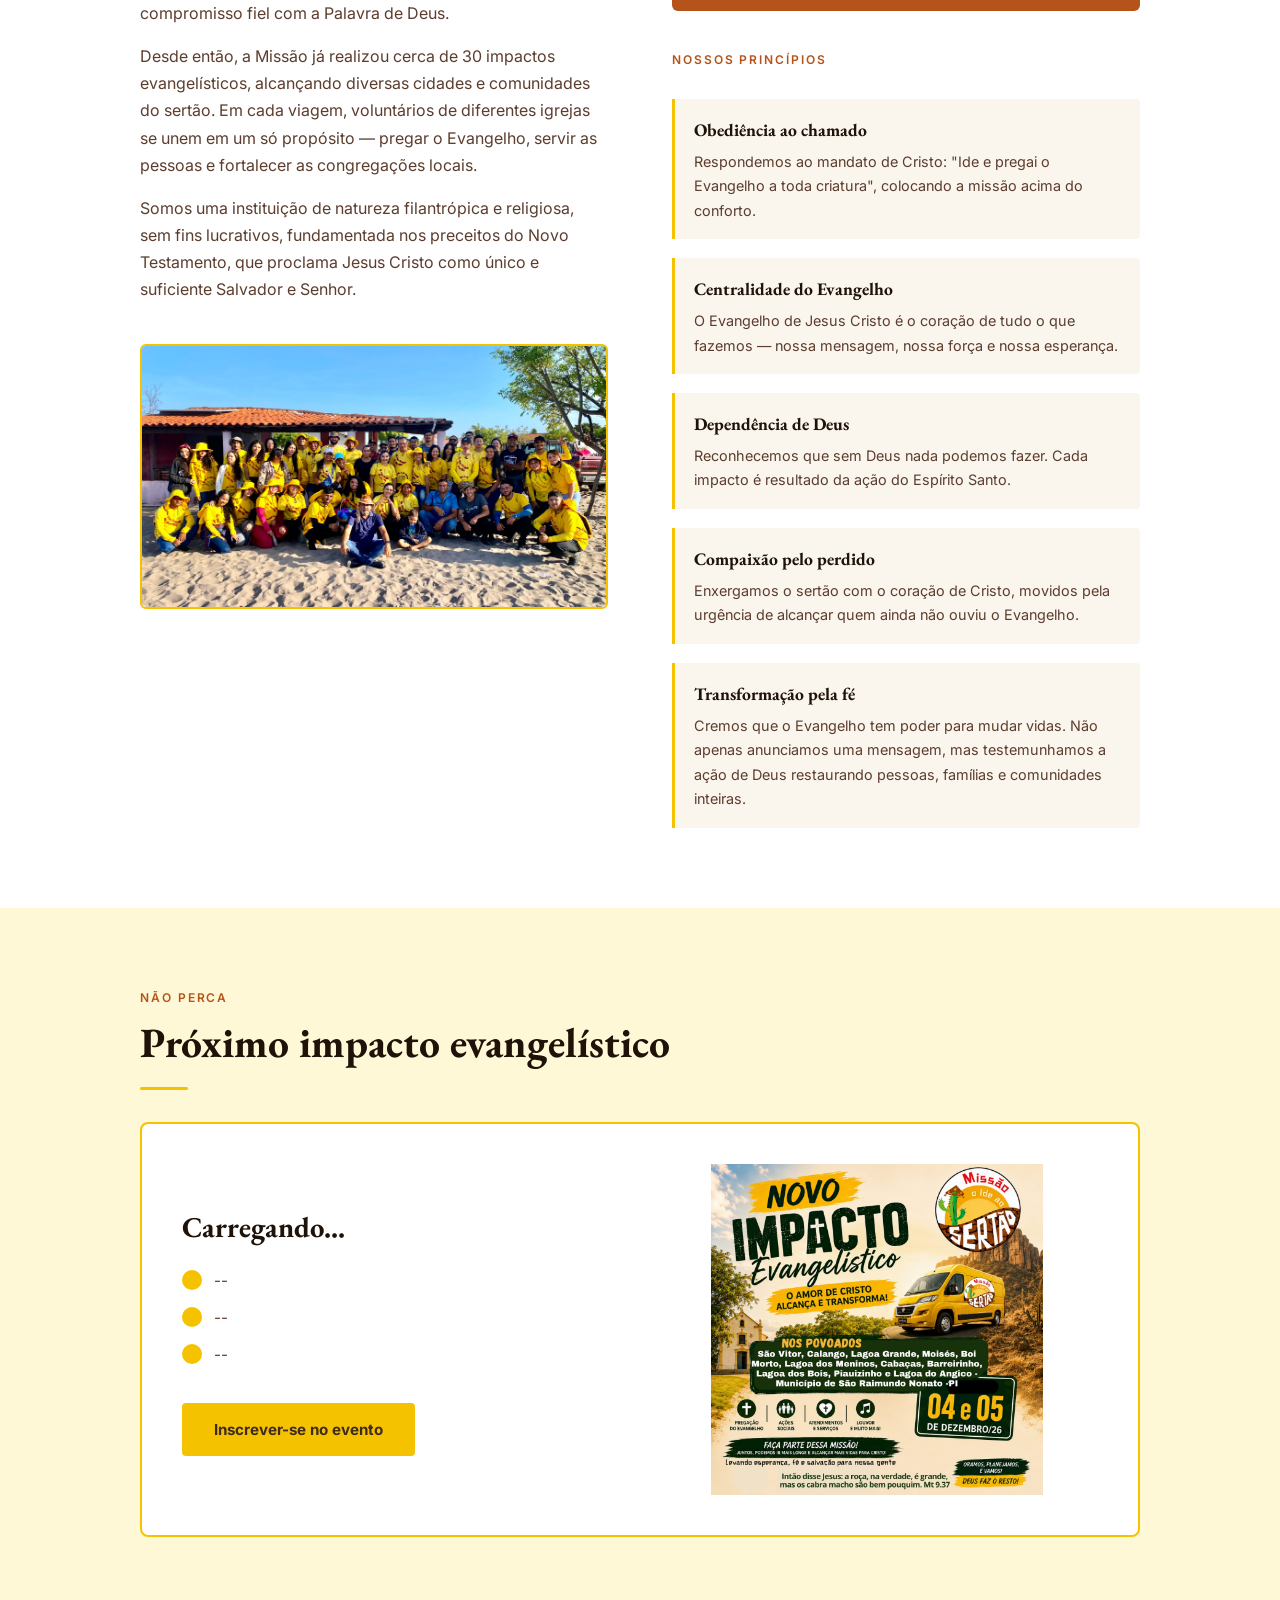
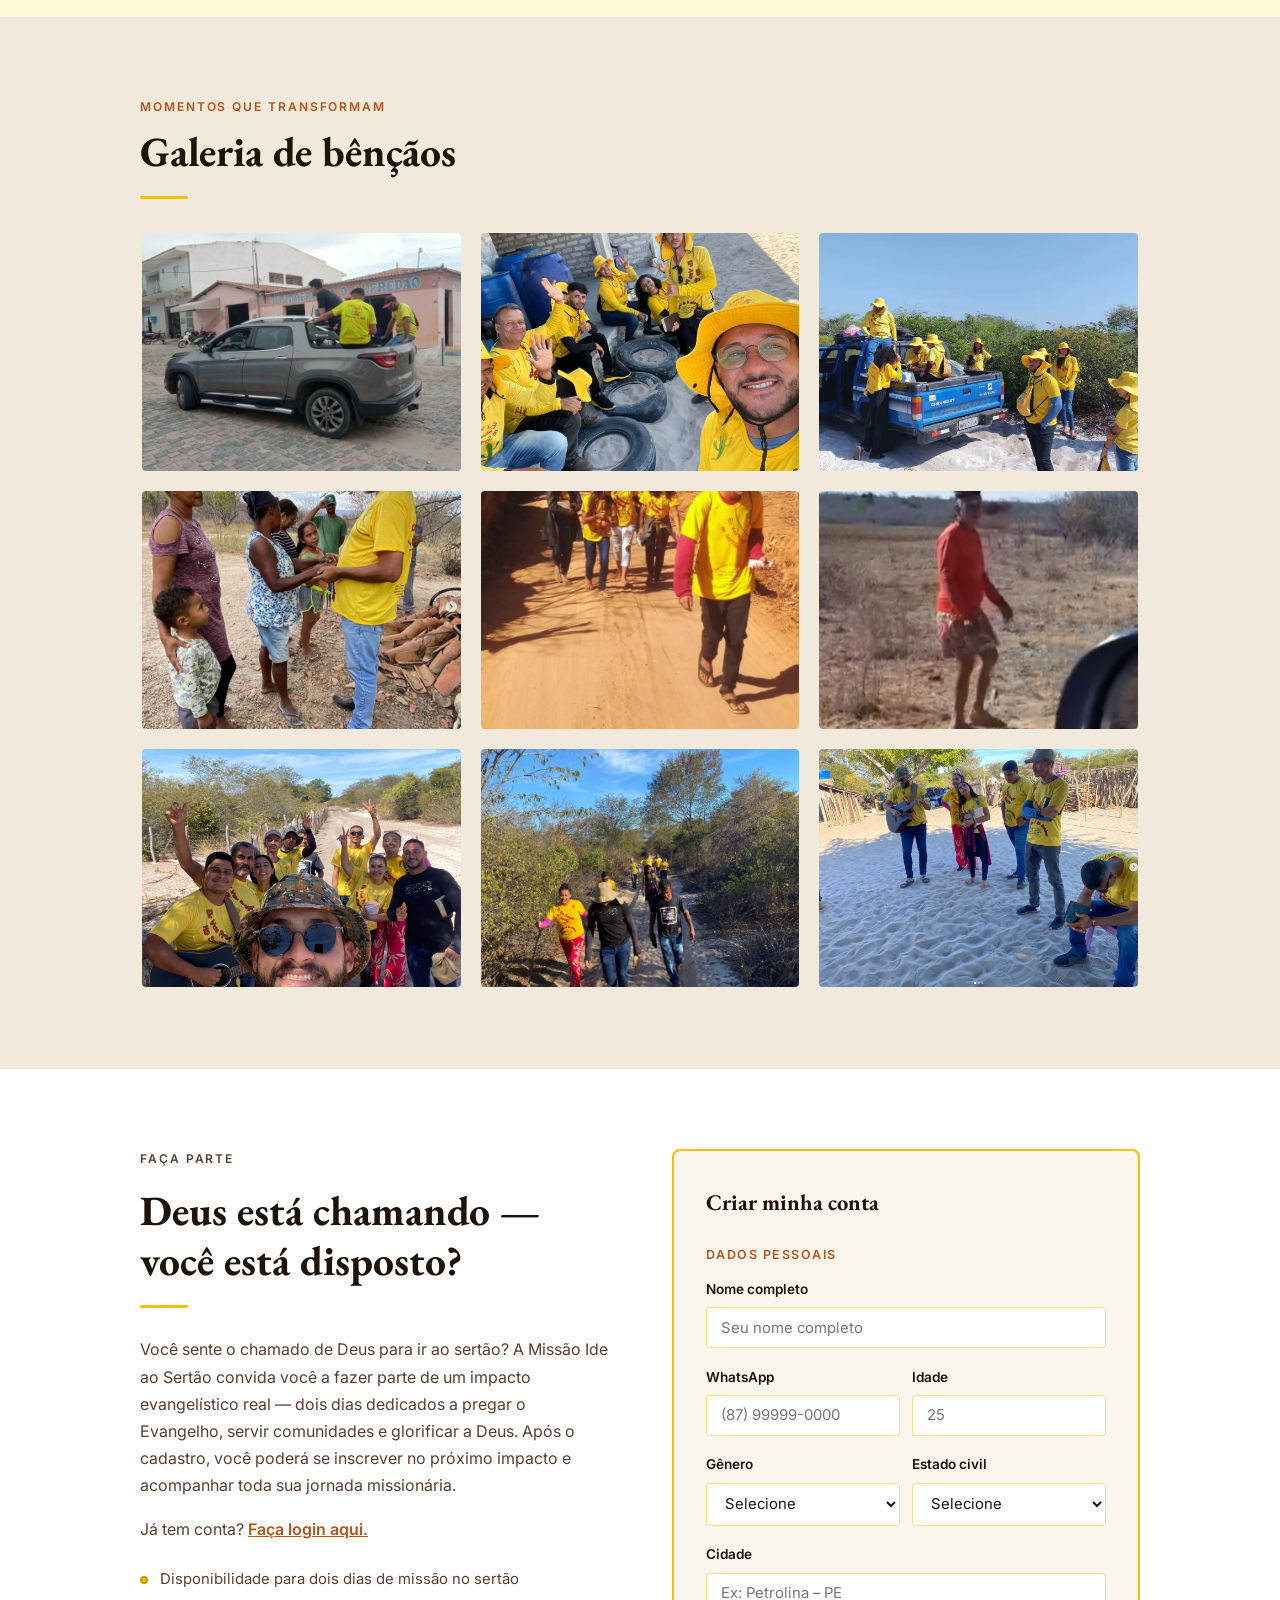
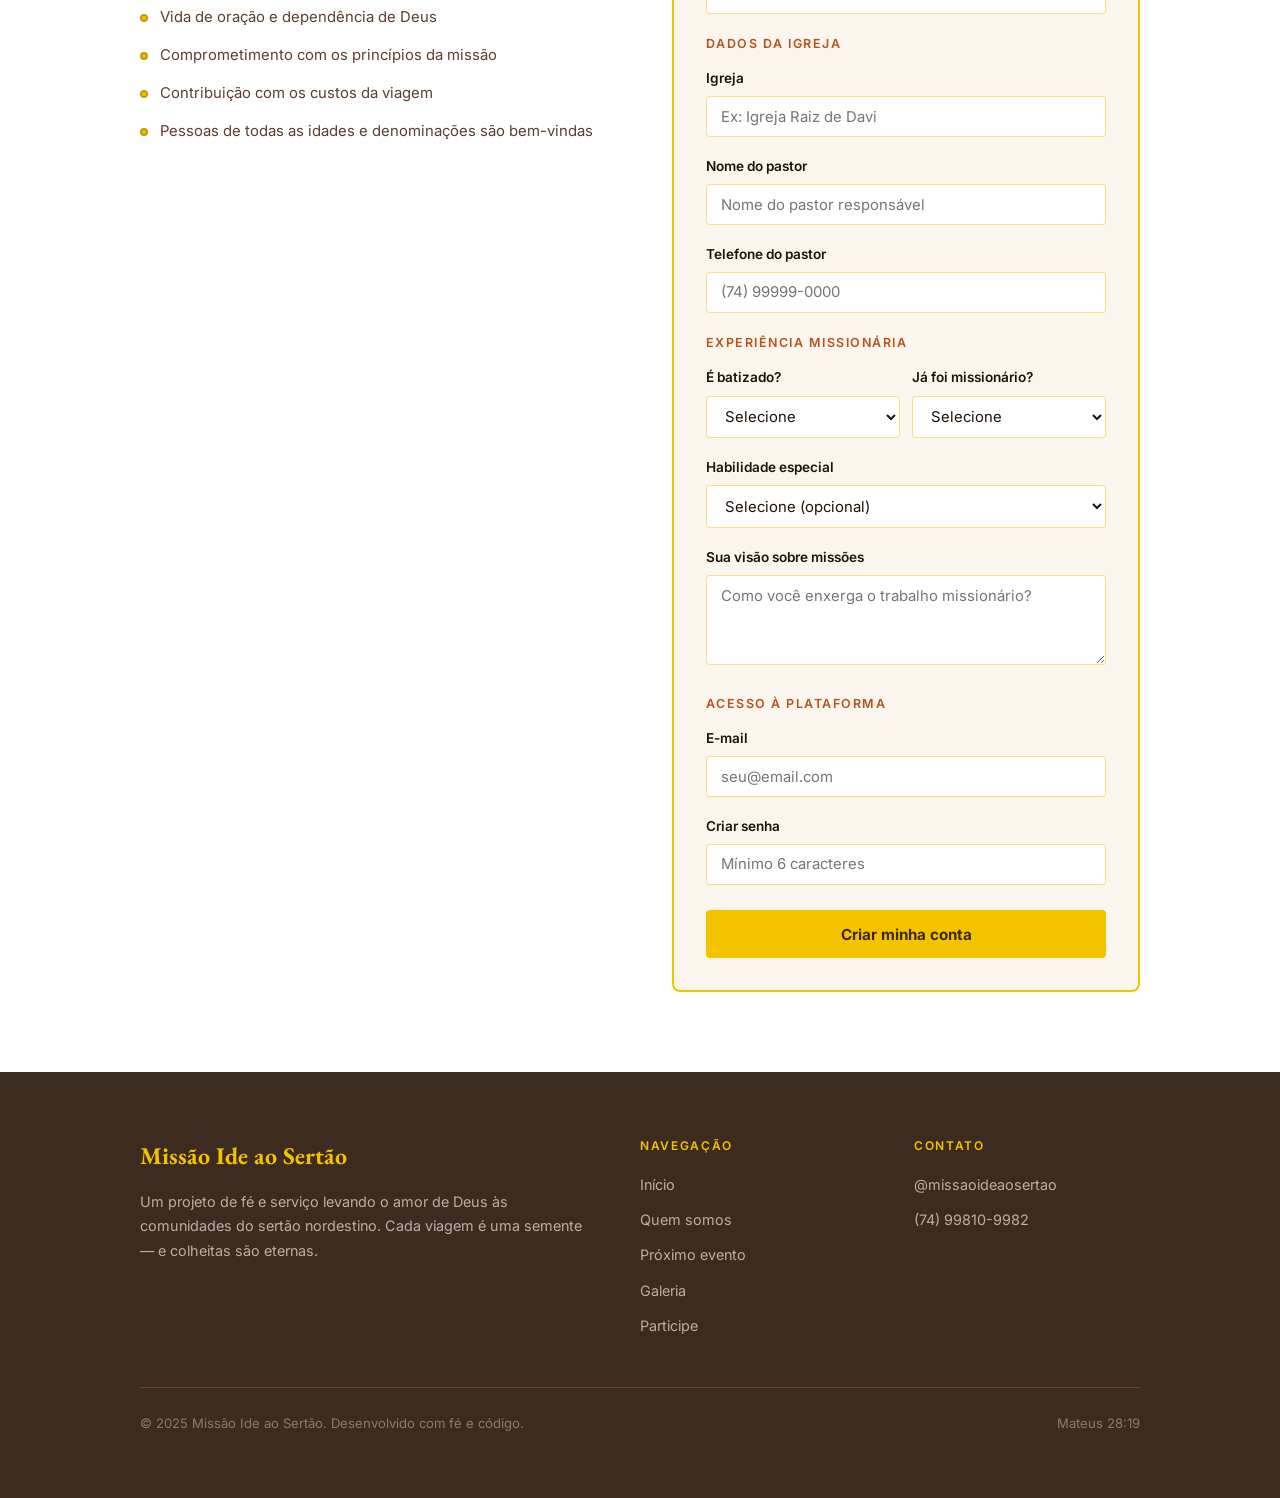
==== commit e3a7ff82: "atualiza imagem do evento Piauí" ====
--- a/index.html
+++ b/index.html
@@ -126,7 +126,7 @@
         <a href="#" class="btn-primary" style="margin-top:1.5rem; display:inline-block;" id="btn-inscrever-evento">Inscrever-se no evento</a>
       </div>
       <div class="evento-destaque-img">
-      <img src="grupo-sertao.jpg.png" alt="Equipe no sertão">
+      <img src="impactopiaui.jpeg" alt="Próximo evento" style="object-fit: contain; background: #fff;">
       </div>
     </div>
   </div>
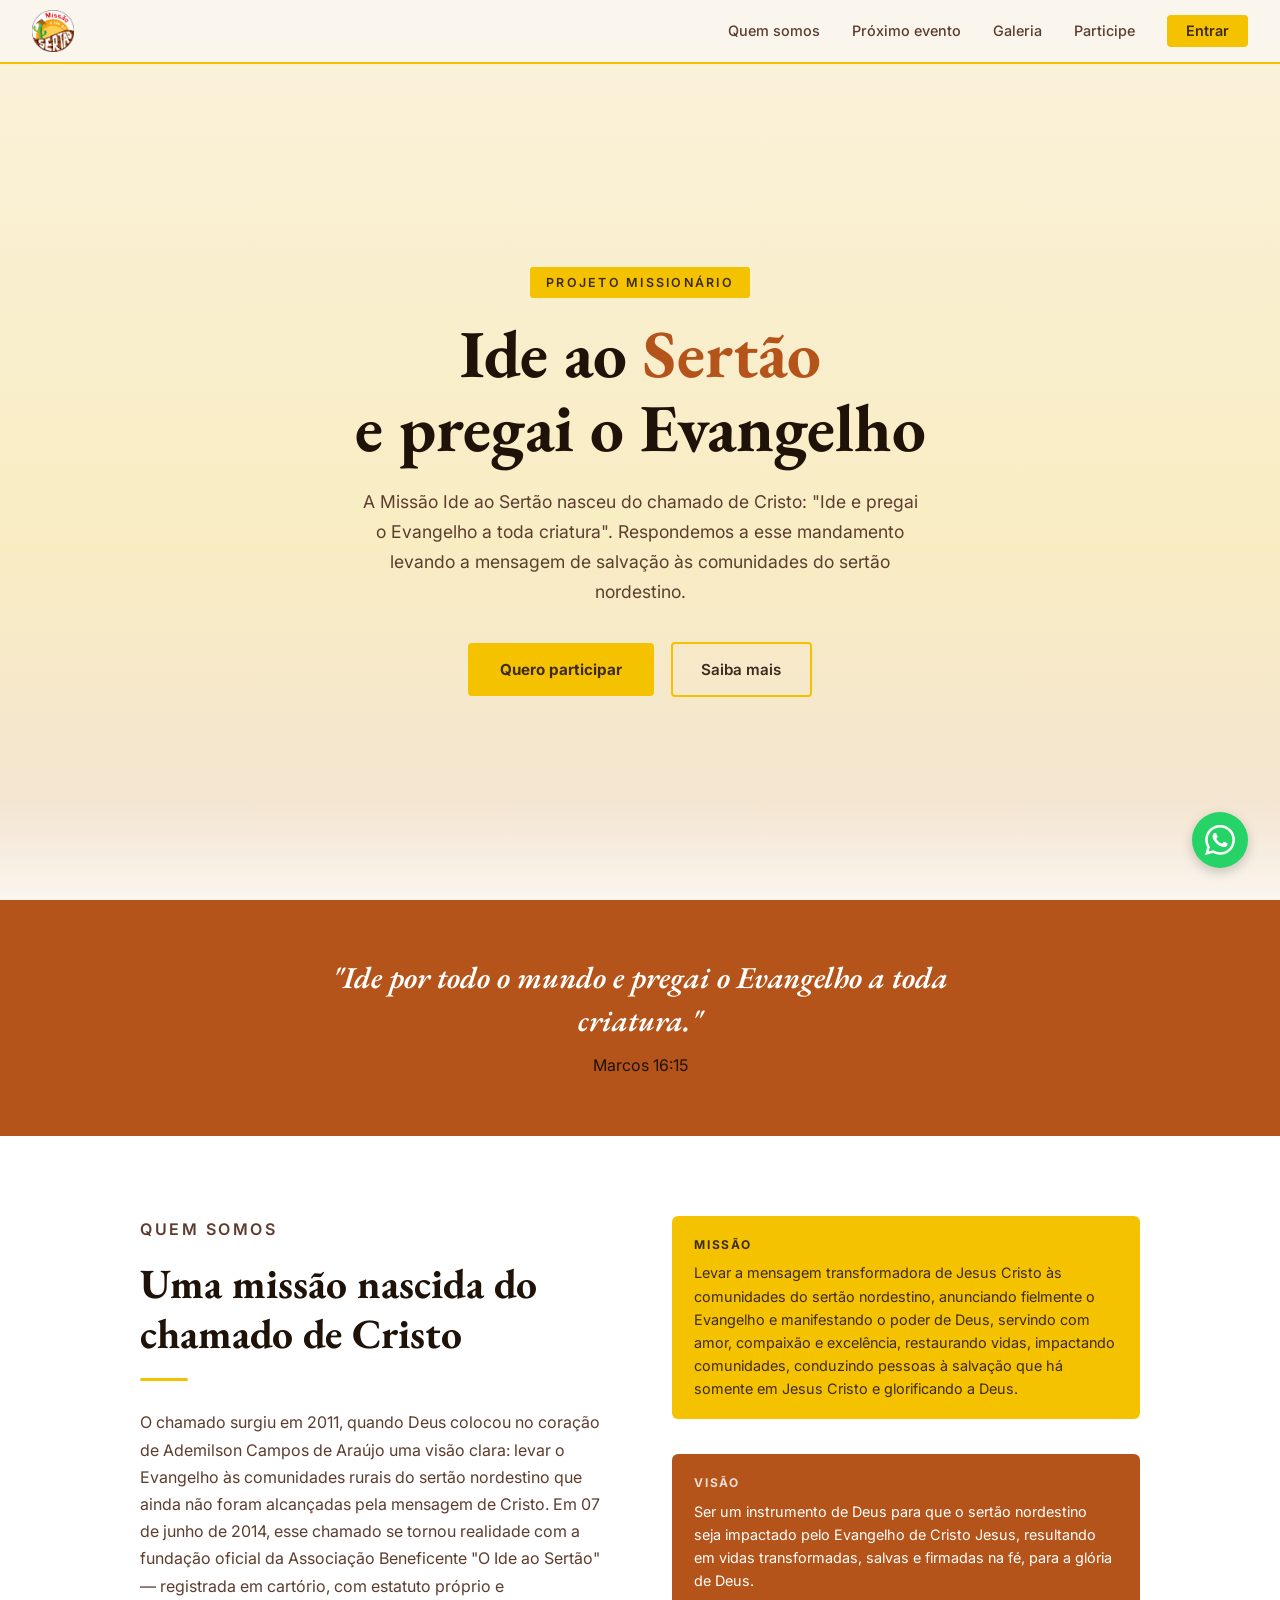
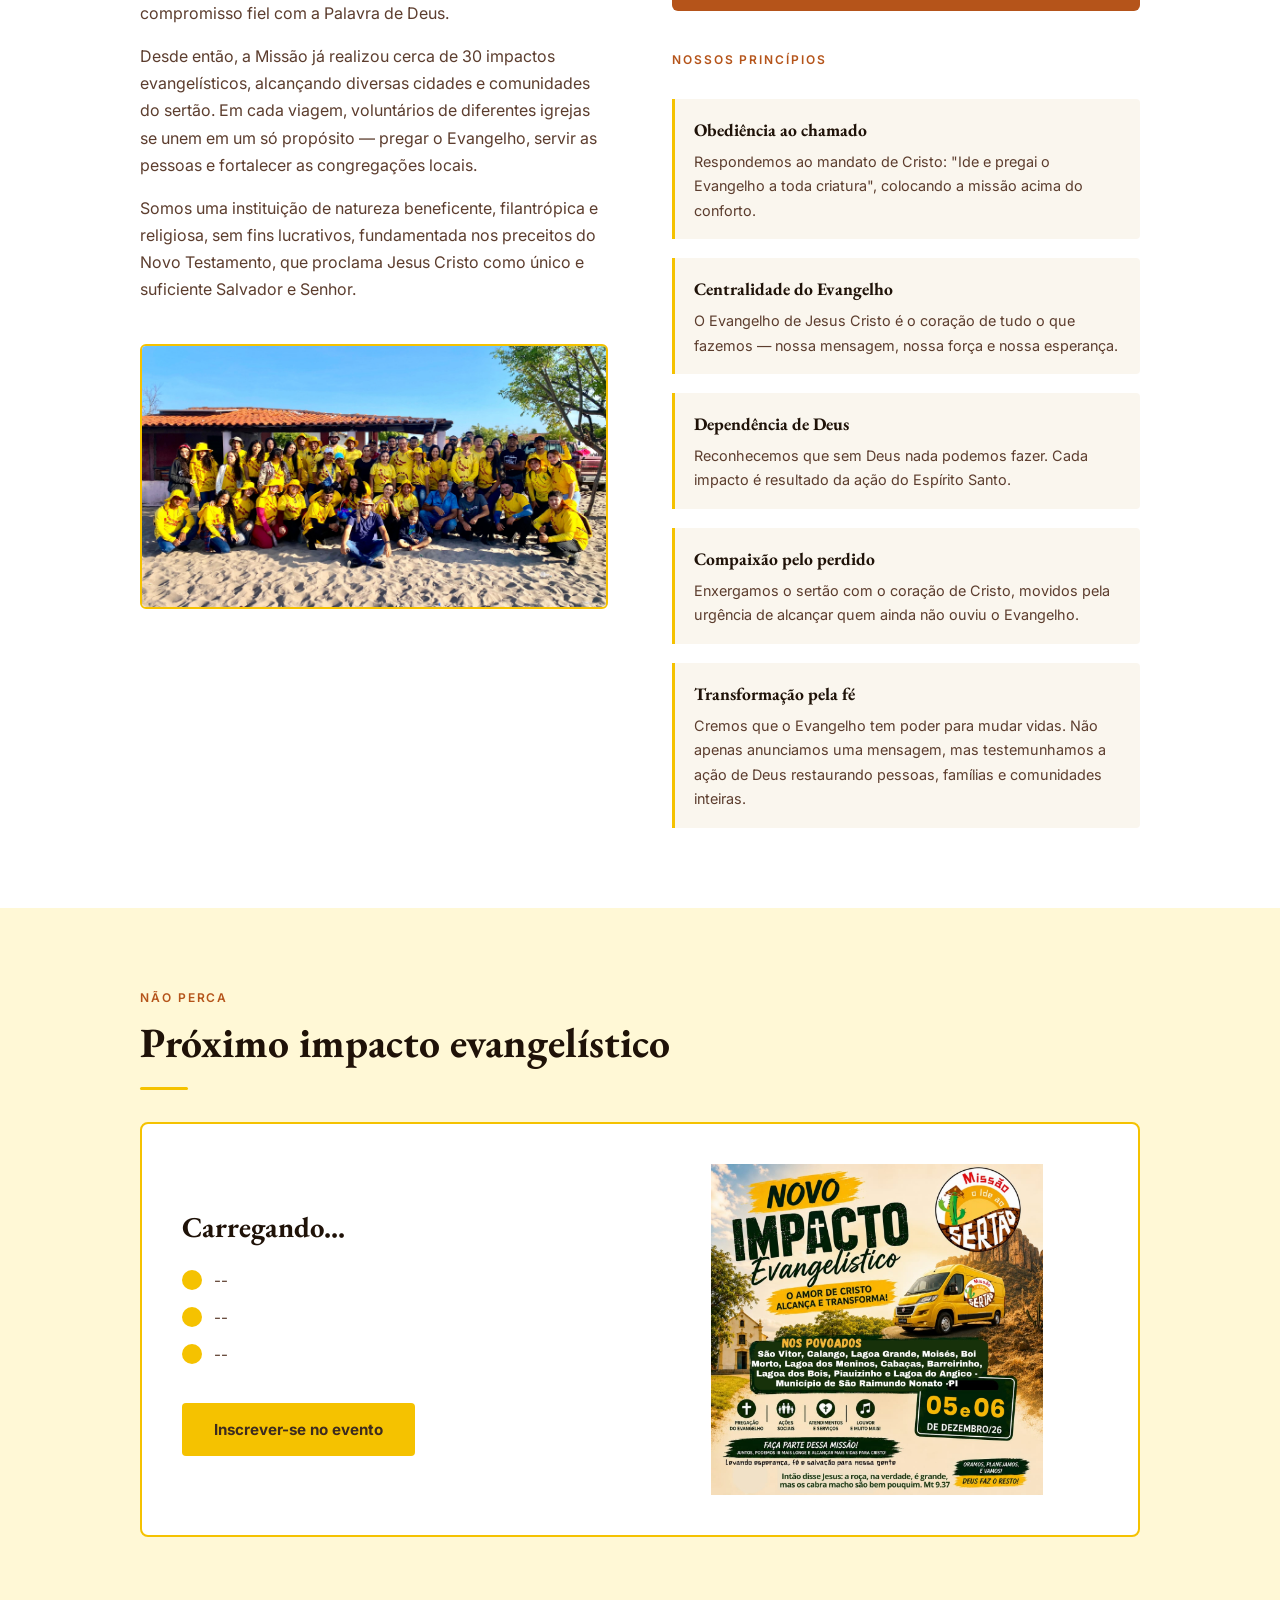
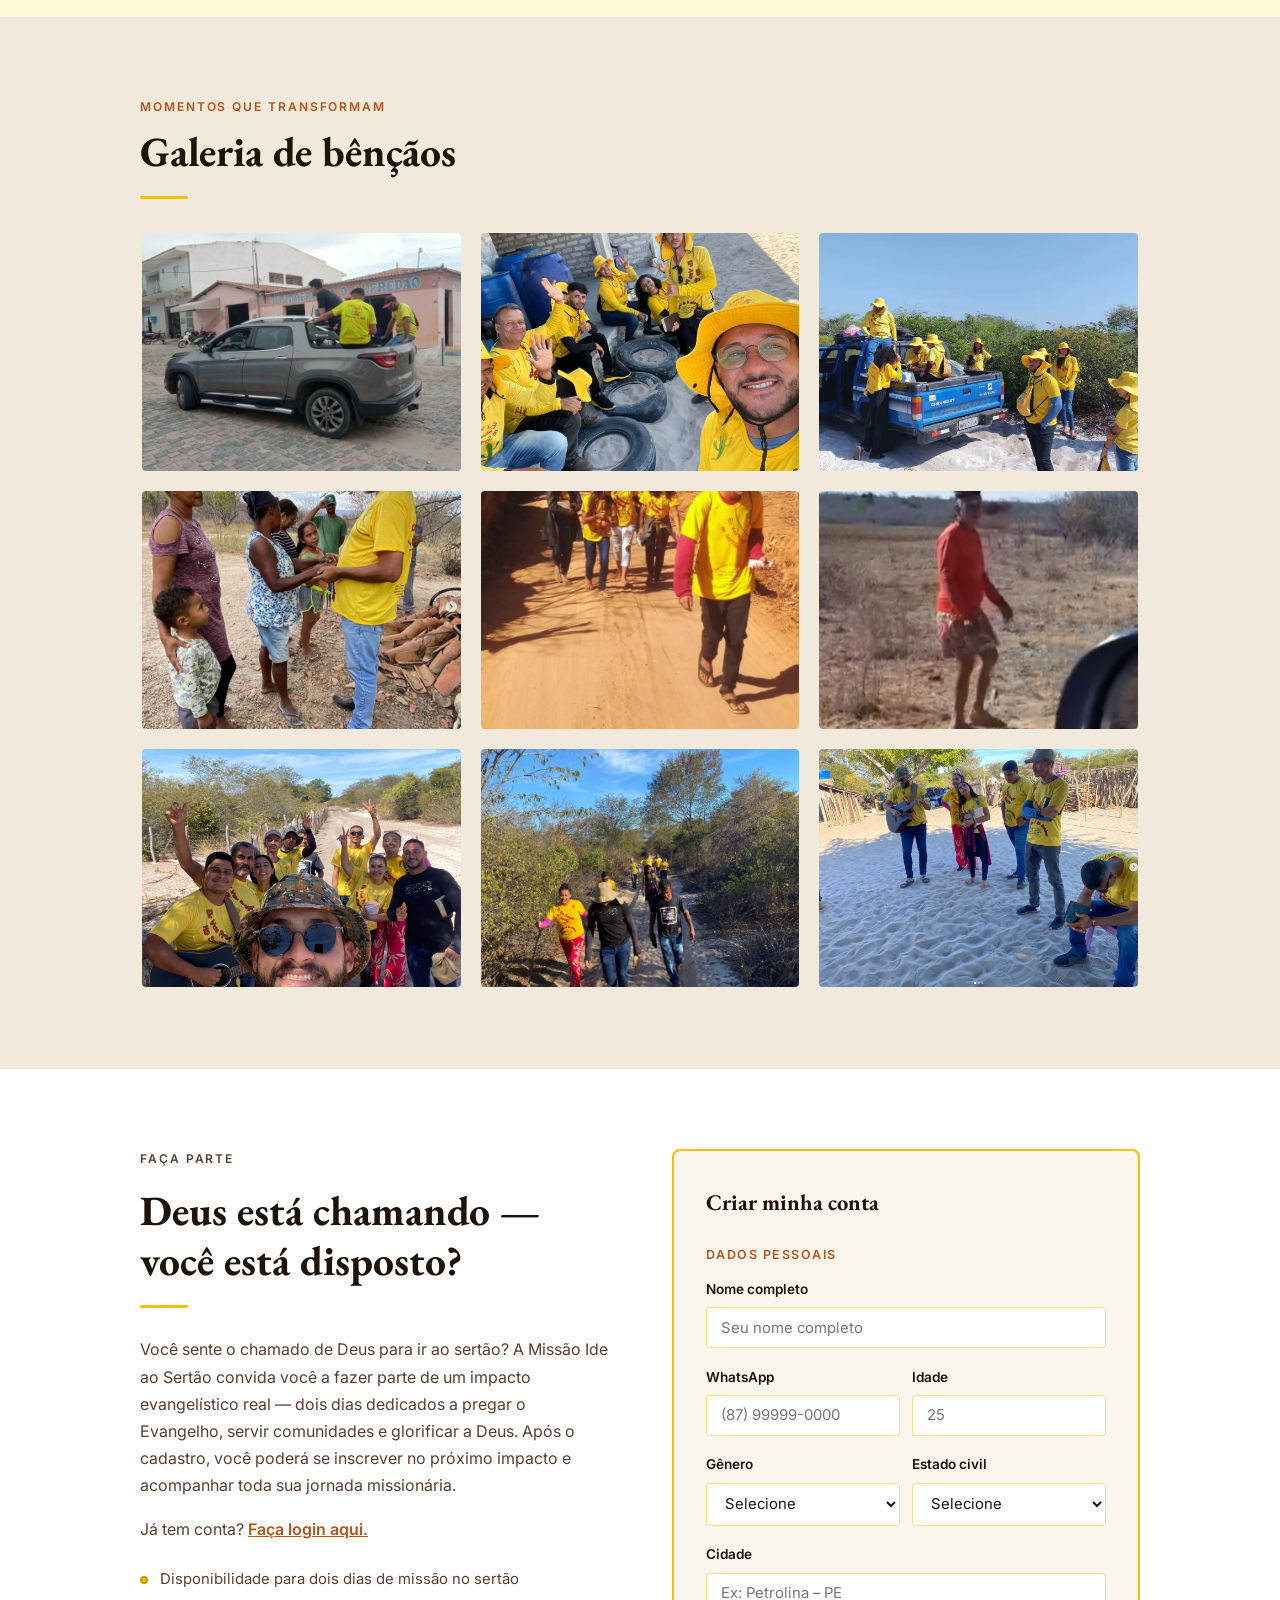
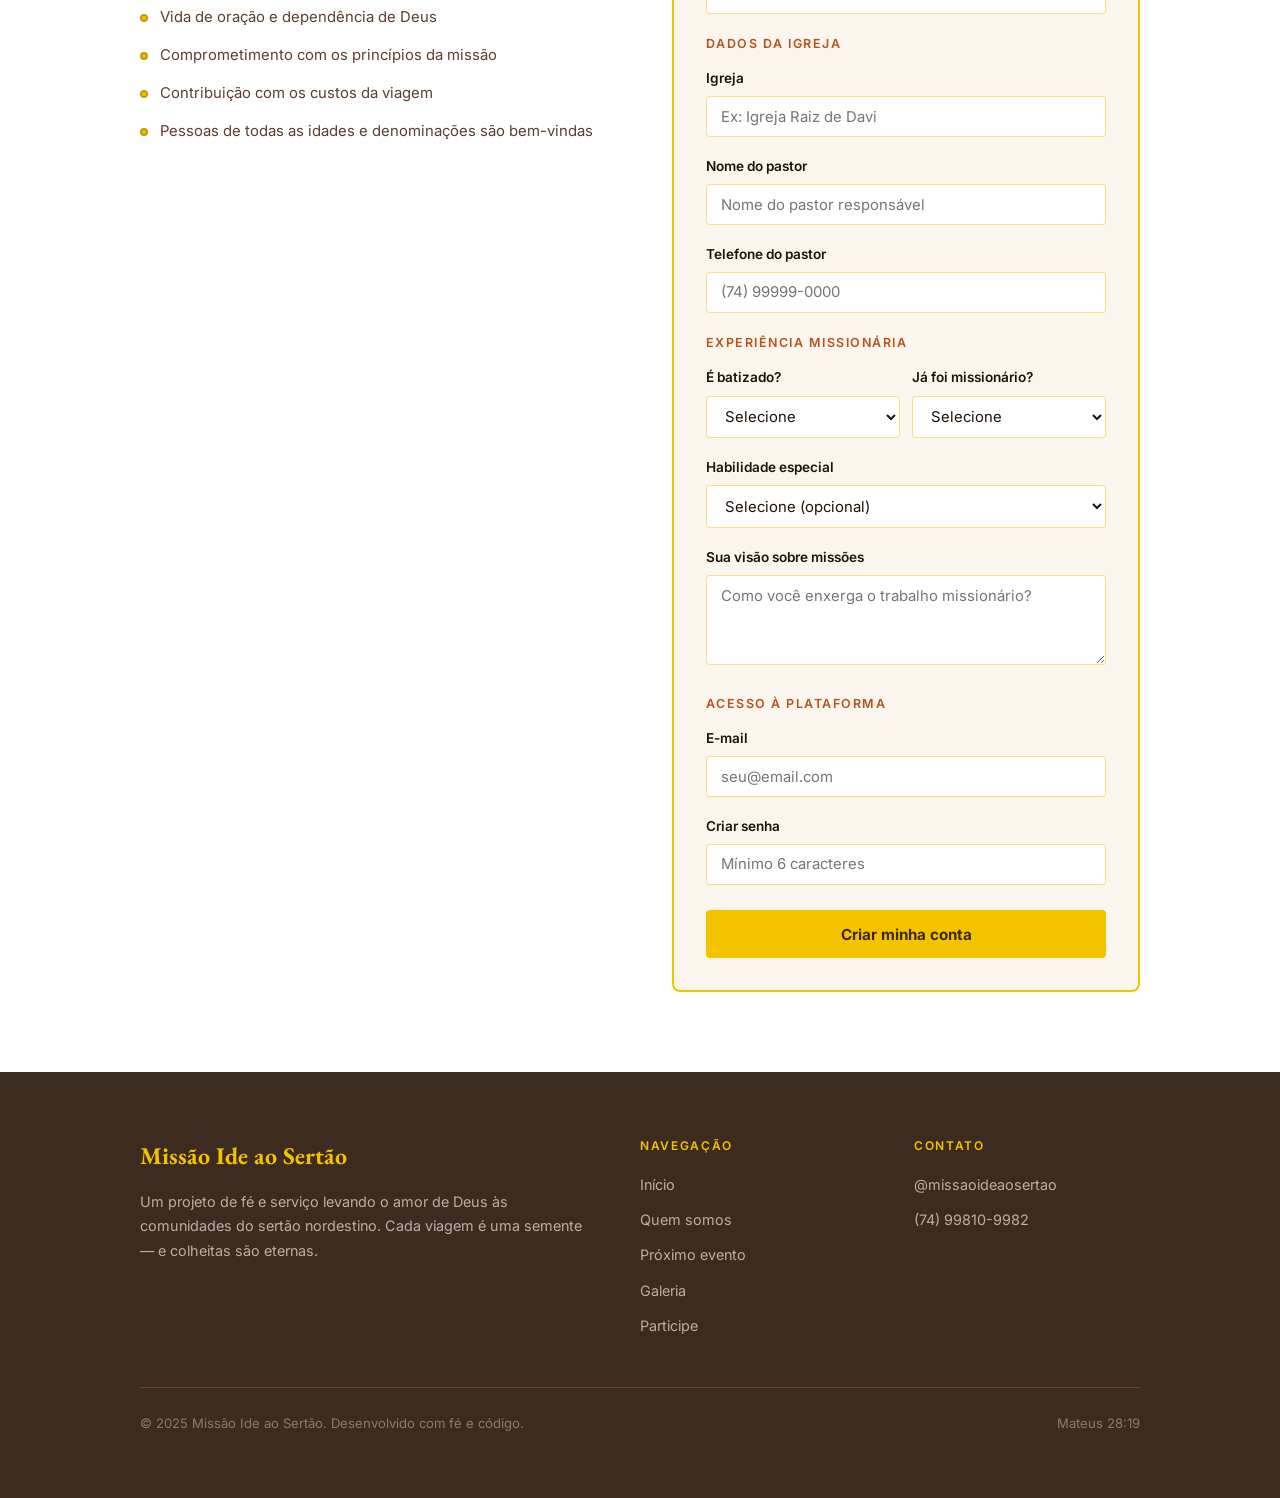
==== commit 99e0d268: "ajusta texto quem somos" ====
--- a/index.html
+++ b/index.html
@@ -57,7 +57,7 @@
         <div class="divider"></div>
         <p>O chamado surgiu em 2011, quando Deus colocou no coração de Ademilson Campos de Araújo uma visão clara: levar o Evangelho às comunidades rurais do sertão nordestino que ainda não foram alcançadas pela mensagem de Cristo. Em 07 de junho de 2014, esse chamado se tornou realidade com a fundação oficial da Associação Beneficente "O Ide ao Sertão" — registrada em cartório, com estatuto próprio e compromisso fiel com a Palavra de Deus.</p>
         <p>Desde então, a Missão já realizou cerca de 30 impactos evangelísticos, alcançando diversas cidades e comunidades do sertão. Em cada viagem, voluntários de diferentes igrejas se unem em um só propósito — pregar o Evangelho, servir as pessoas e fortalecer as congregações locais.</p>
-        <p>Somos uma instituição de natureza filantrópica e religiosa, sem fins lucrativos, fundamentada nos preceitos do Novo Testamento, que proclama Jesus Cristo como único e suficiente Salvador e Senhor.</p>
+        <p>Somos uma instituição de natureza beneficente, filantrópica e religiosa, sem fins lucrativos, fundamentada nos preceitos do Novo Testamento, que proclama Jesus Cristo como único e suficiente Salvador e Senhor.</p>
         <img src="grupo ide.jpg" alt="Equipe da Missão no Sertão" style="width:100%; border-radius:6px; margin-top:1.5rem; border: 2px solid var(--amarelo);">
       </div>
       <div class="qs-valores">
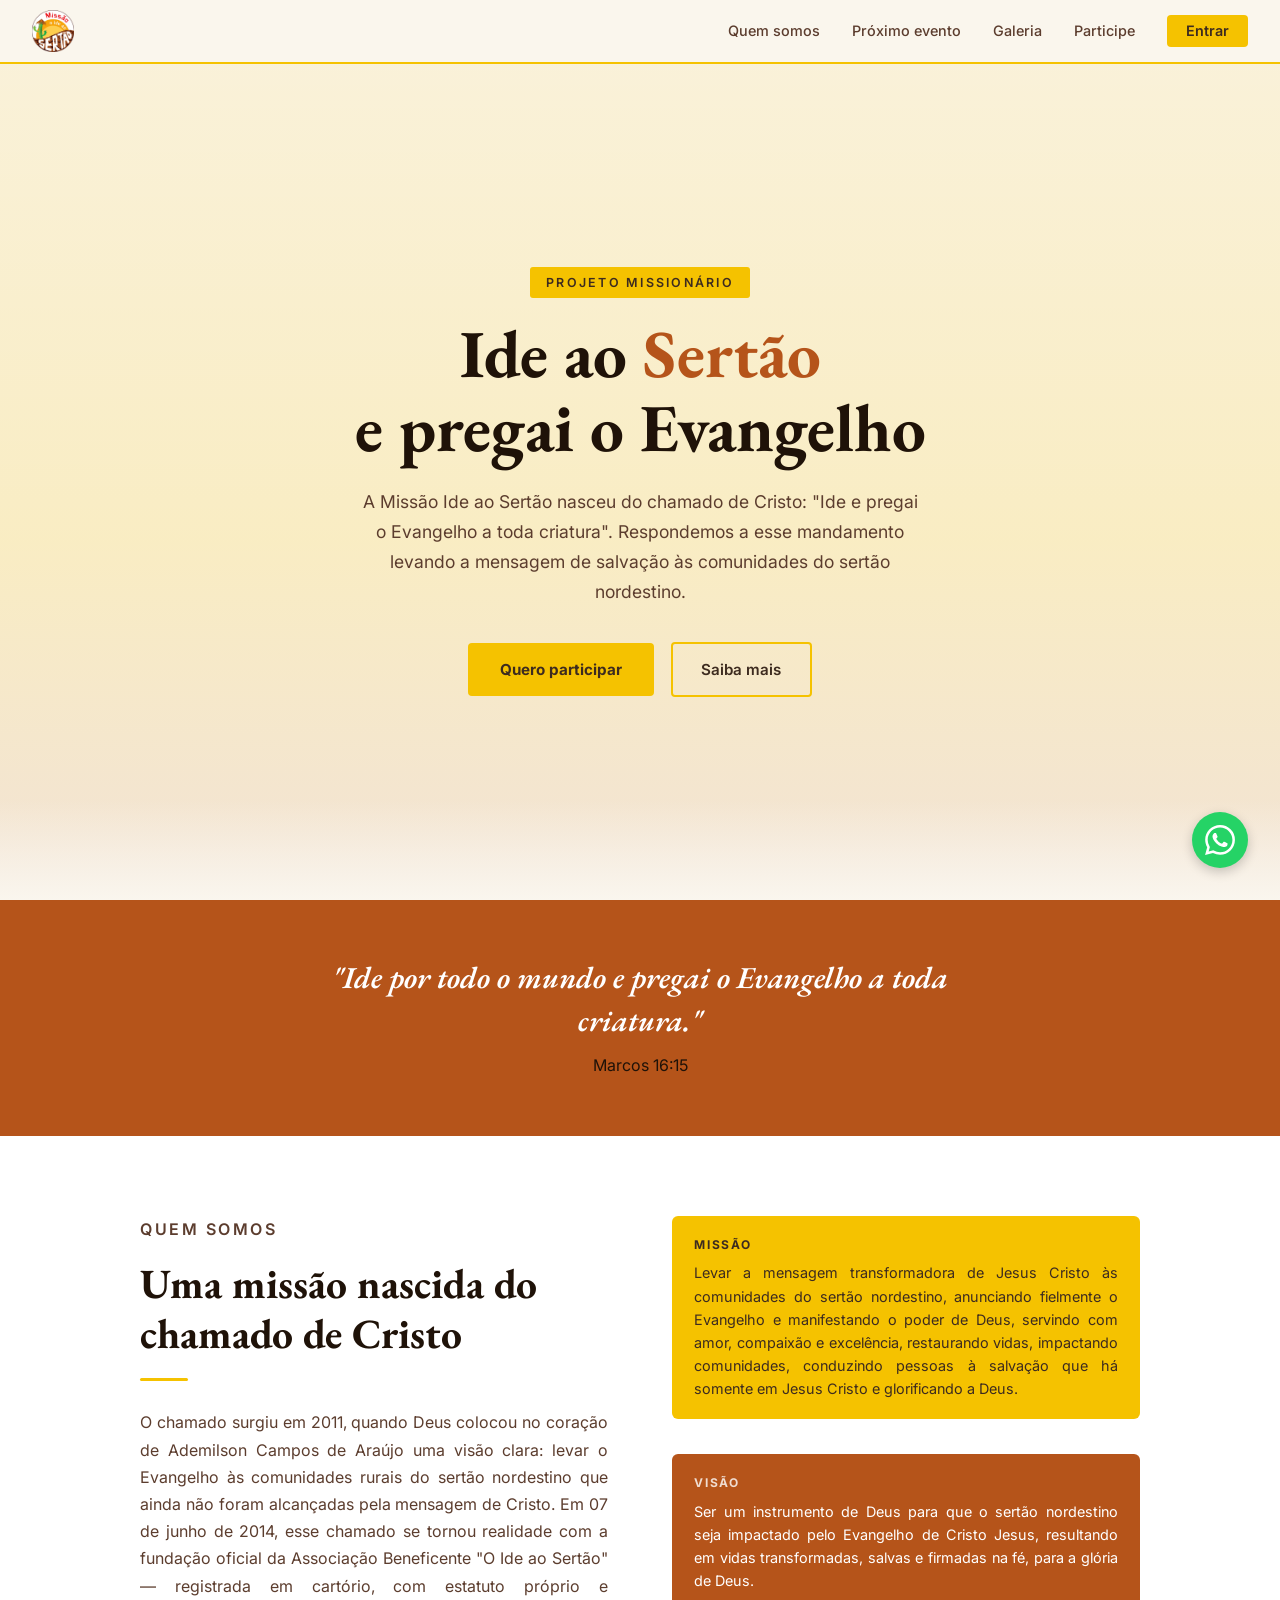
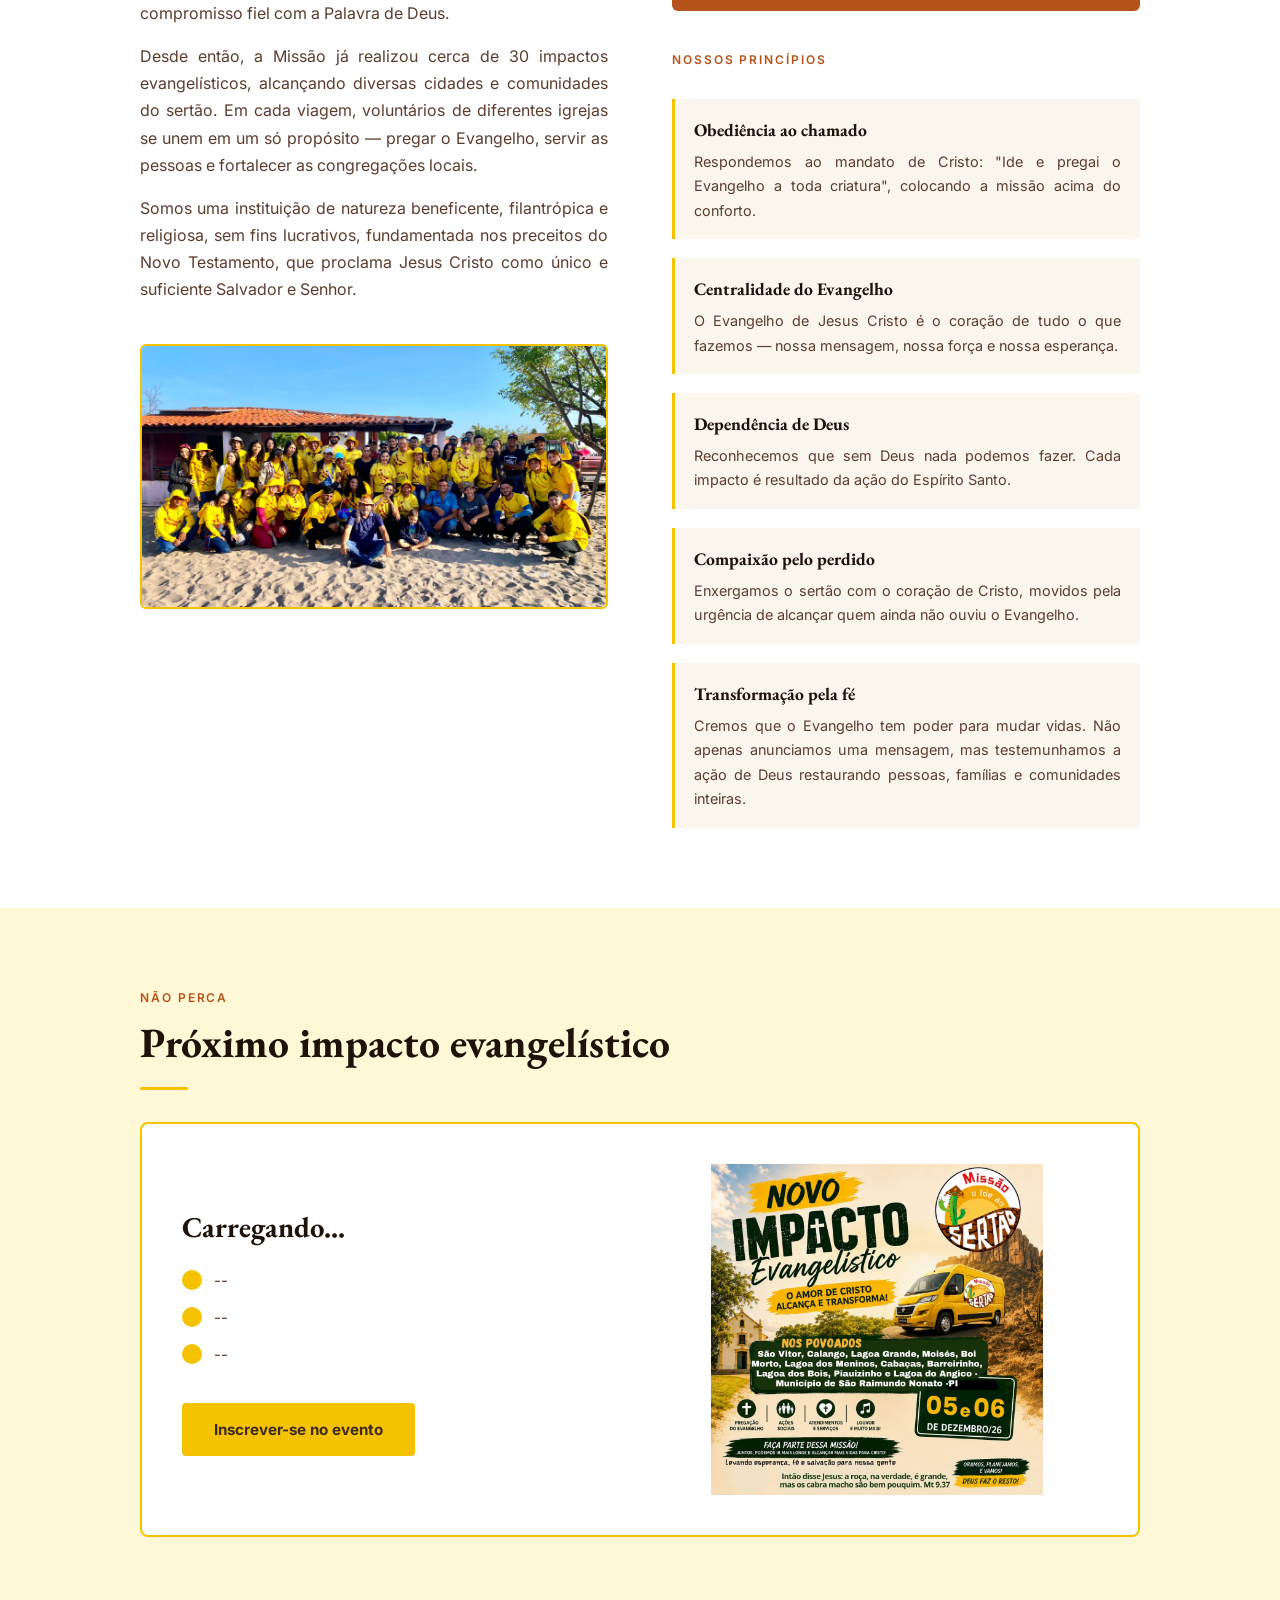
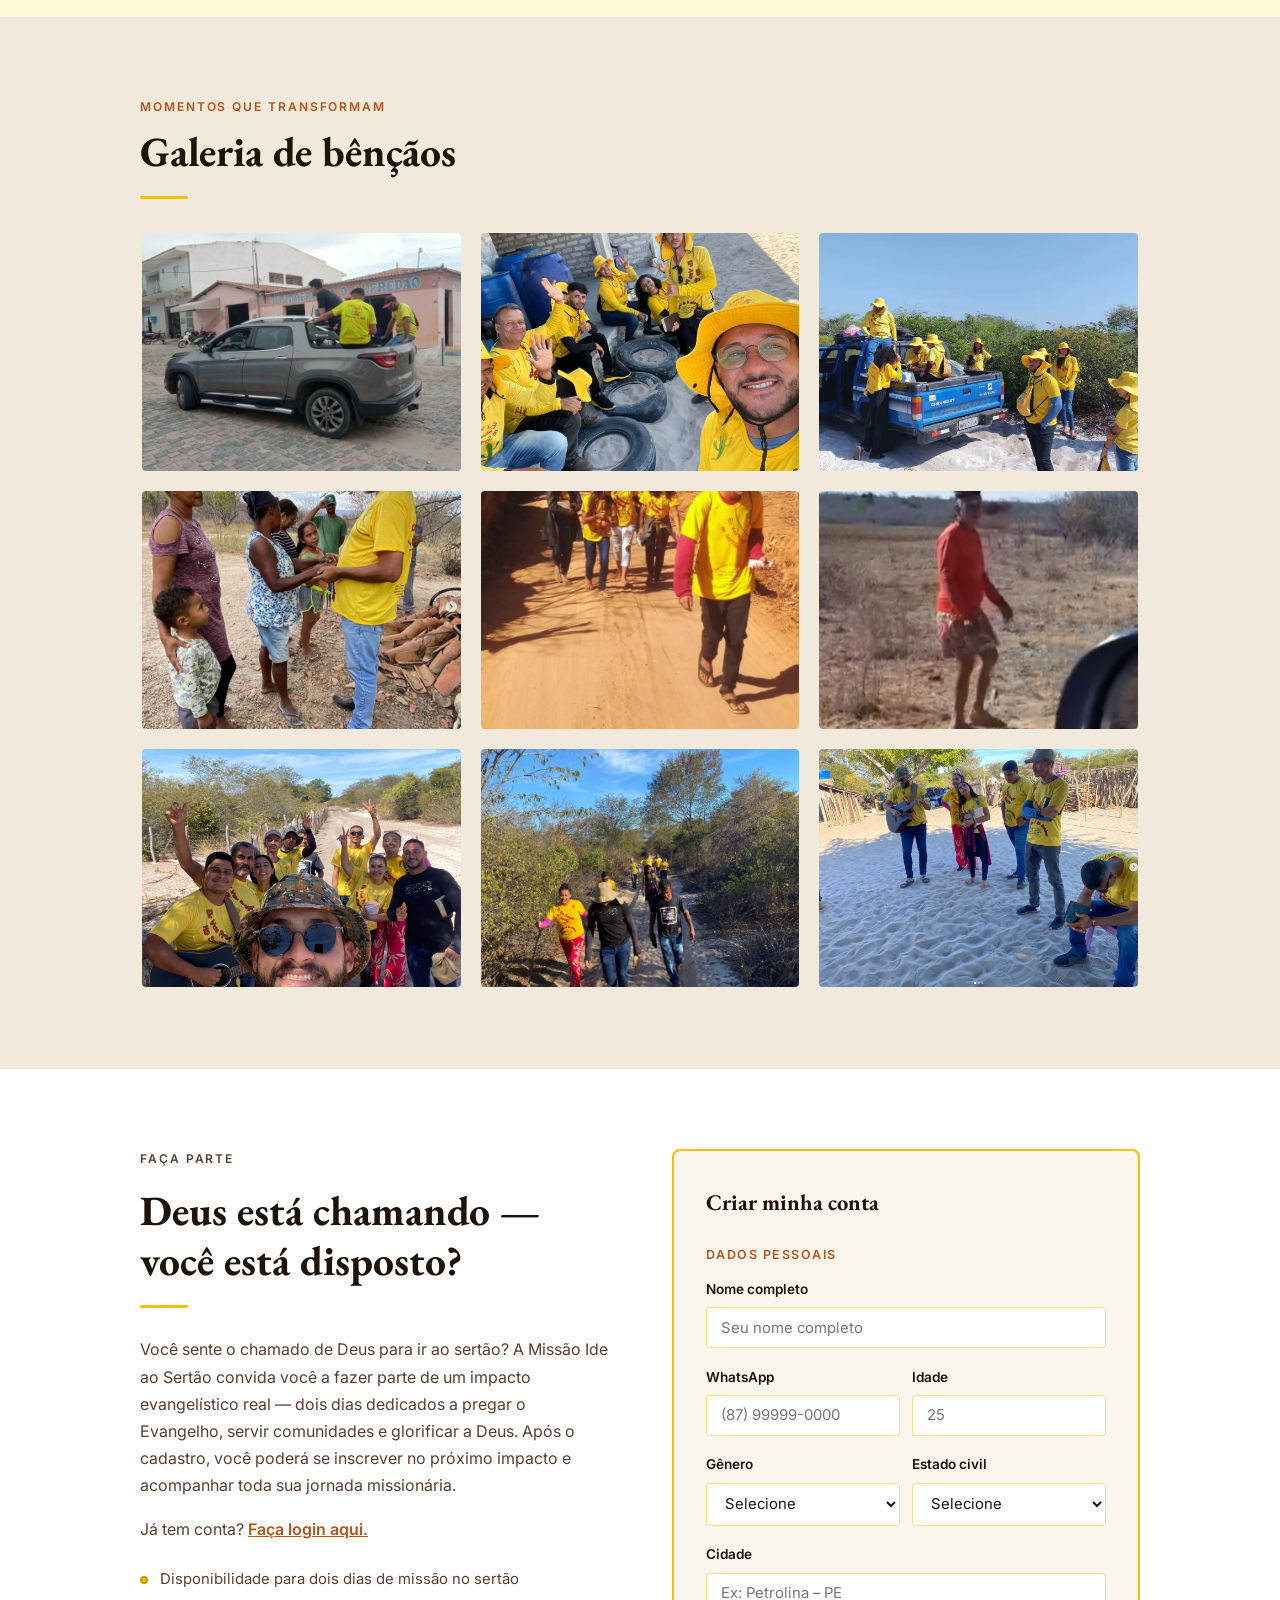
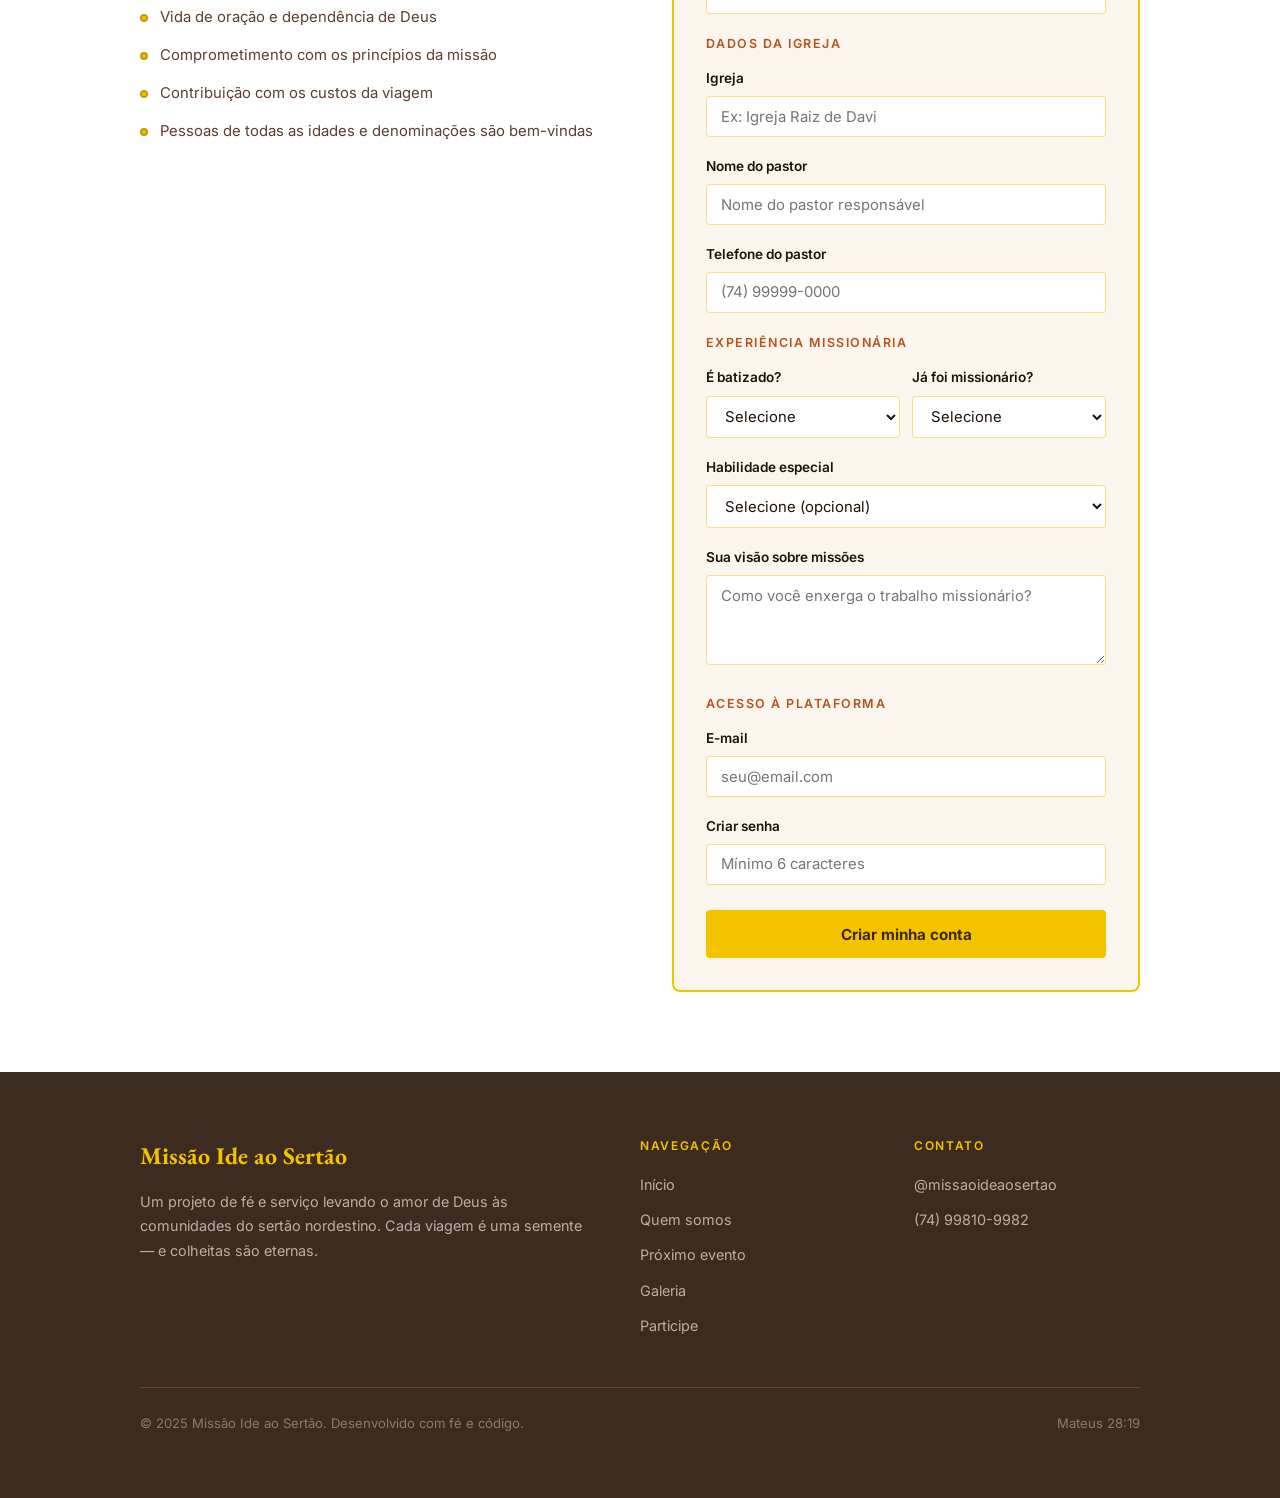
==== commit 68a07594: "justifica textos quem somos missao visao e principios" ====
--- a/index.html
+++ b/index.html
@@ -65,13 +65,13 @@
         <!-- MISSÃO -->
         <div style="background:var(--amarelo);border-radius:6px;padding:1.2rem 1.4rem;margin-bottom:1rem;">
           <p style="font-size:0.75rem;font-weight:700;letter-spacing:0.14em;text-transform:uppercase;color:var(--marrom);margin-bottom:0.4rem;">Missão</p>
-          <p style="font-size:0.9rem;color:var(--marrom);line-height:1.6;">Levar a mensagem transformadora de Jesus Cristo às comunidades do sertão nordestino, anunciando fielmente o Evangelho e manifestando o poder de Deus, servindo com amor, compaixão e excelência, restaurando vidas, impactando comunidades, conduzindo pessoas à salvação que há somente em Jesus Cristo e glorificando a Deus.</p>
+         <p style="font-size:0.9rem;color:var(--marrom);line-height:1.6;text-align:justify;">Levar a mensagem transformadora de Jesus Cristo às comunidades do sertão nordestino, anunciando fielmente o Evangelho e manifestando o poder de Deus, servindo com amor, compaixão e excelência, restaurando vidas, impactando comunidades, conduzindo pessoas à salvação que há somente em Jesus Cristo e glorificando a Deus.</p>
         </div>
 
         <!-- VISÃO -->
         <div style="background:var(--terracota);border-radius:6px;padding:1.2rem 1.4rem;margin-bottom:1.2rem;">
           <p style="font-size:0.75rem;font-weight:700;letter-spacing:0.14em;text-transform:uppercase;color:rgba(255,255,255,0.8);margin-bottom:0.4rem;">Visão</p>
-          <p style="font-size:0.9rem;color:#fff;line-height:1.6;">Ser um instrumento de Deus para que o sertão nordestino seja impactado pelo Evangelho de Cristo Jesus, resultando em vidas transformadas, salvas e firmadas na fé, para a glória de Deus.</p>
+          <p style="font-size:0.9rem;color:#fff;line-height:1.6;text-align:justify;">Ser um instrumento de Deus para que o sertão nordestino seja impactado pelo Evangelho de Cristo Jesus, resultando em vidas transformadas, salvas e firmadas na fé, para a glória de Deus.</p>
         </div>
 
         <!-- PRINCÍPIOS -->
--- a/css/style.css
+++ b/css/style.css
@@ -271,6 +271,7 @@
   color: var(--texto-suave);
   margin-bottom: 1rem;
   font-size: 1rem;
+  text-align: justify;
 }
 
 .qs-valores { display: grid; gap: 1.2rem; }
@@ -293,6 +294,7 @@
 .valor-card p {
   font-size: 0.9rem;
   color: var(--texto-suave);
+  text-align: justify;
 }
 
 /* PRÓXIMO EVENTO */
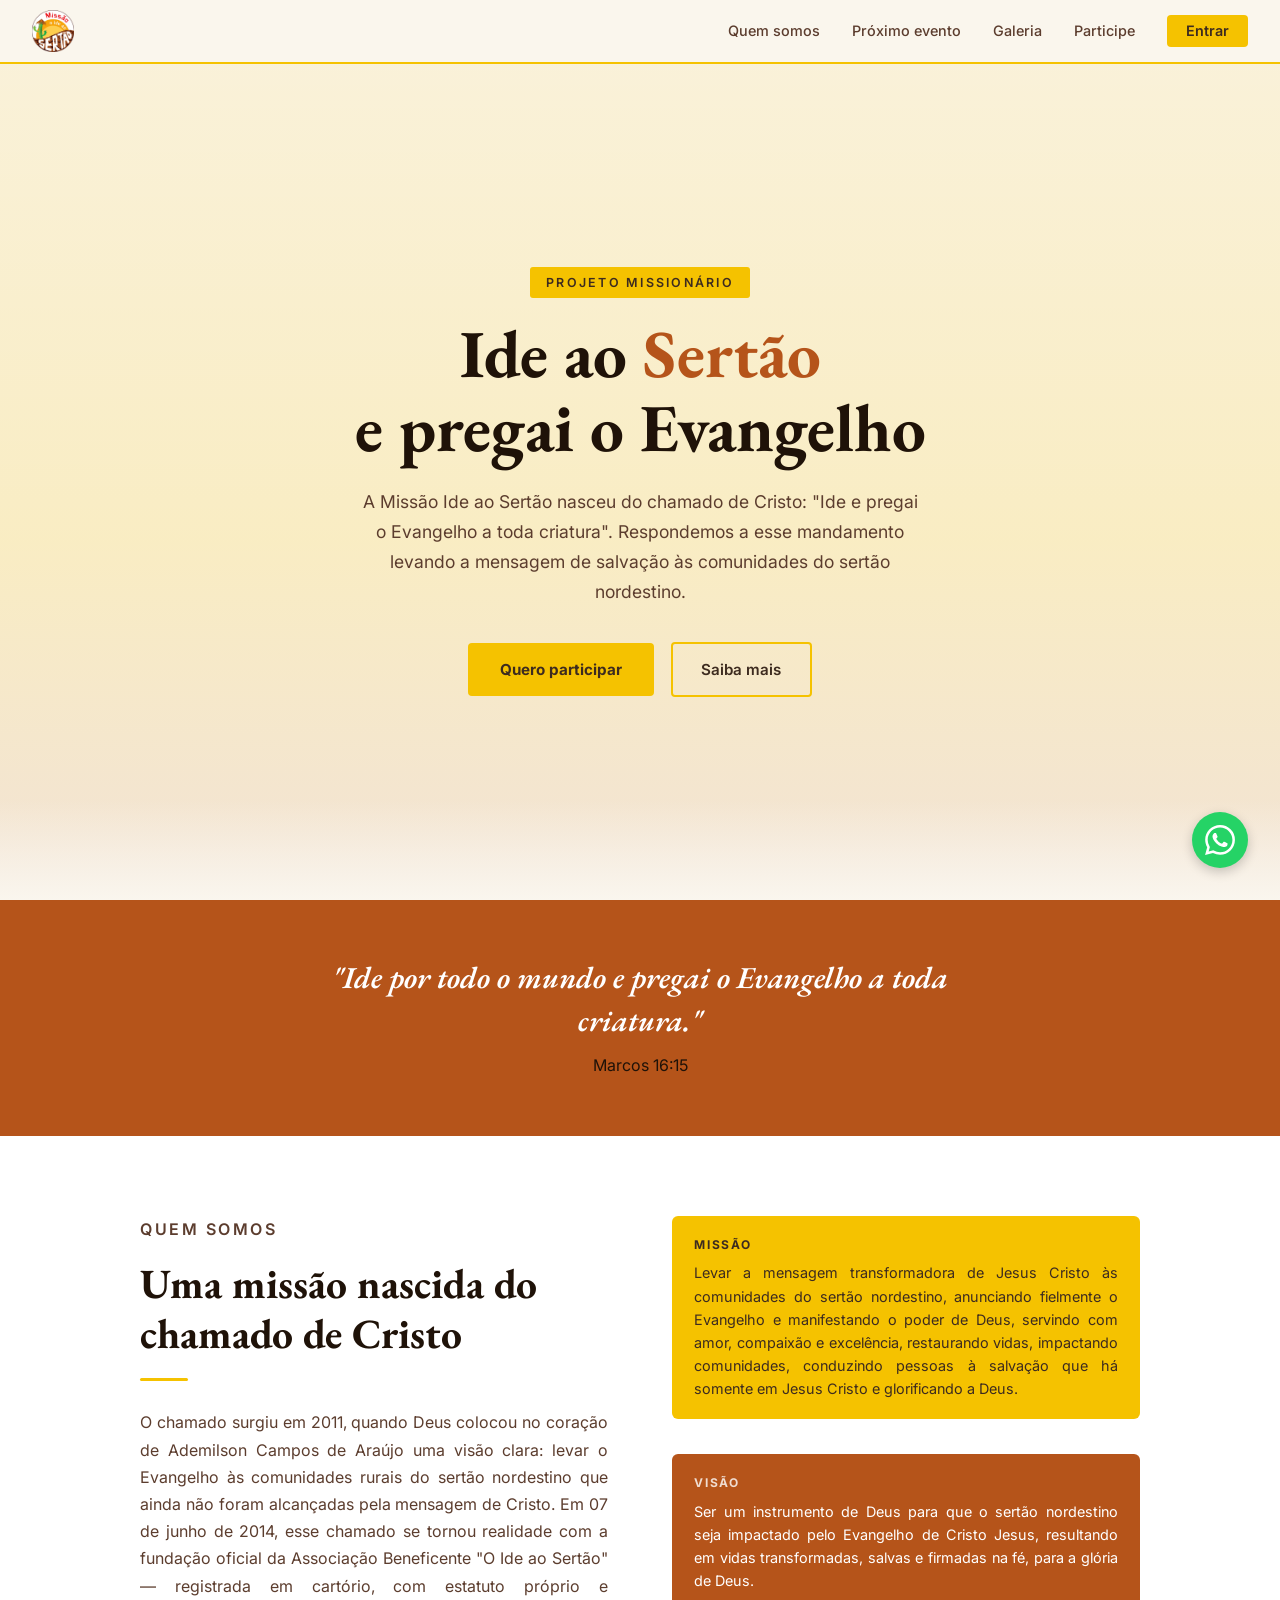
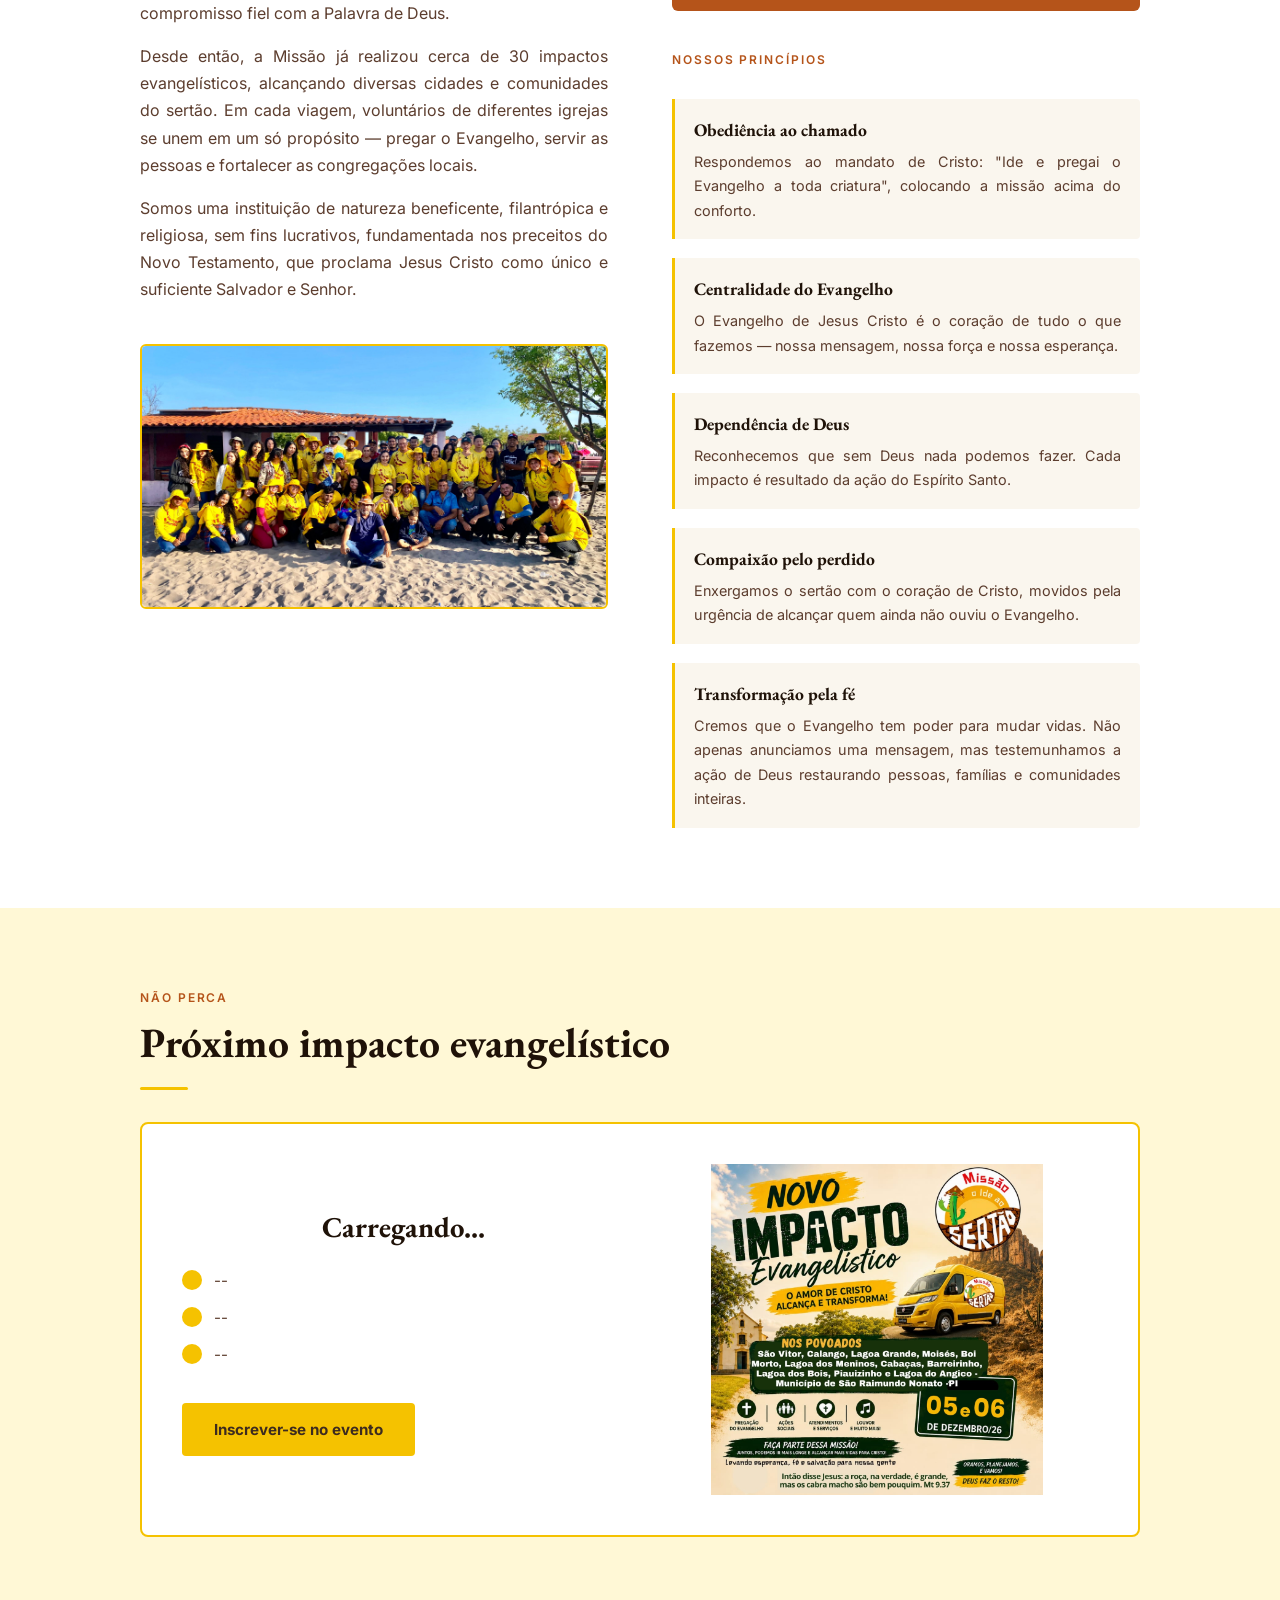
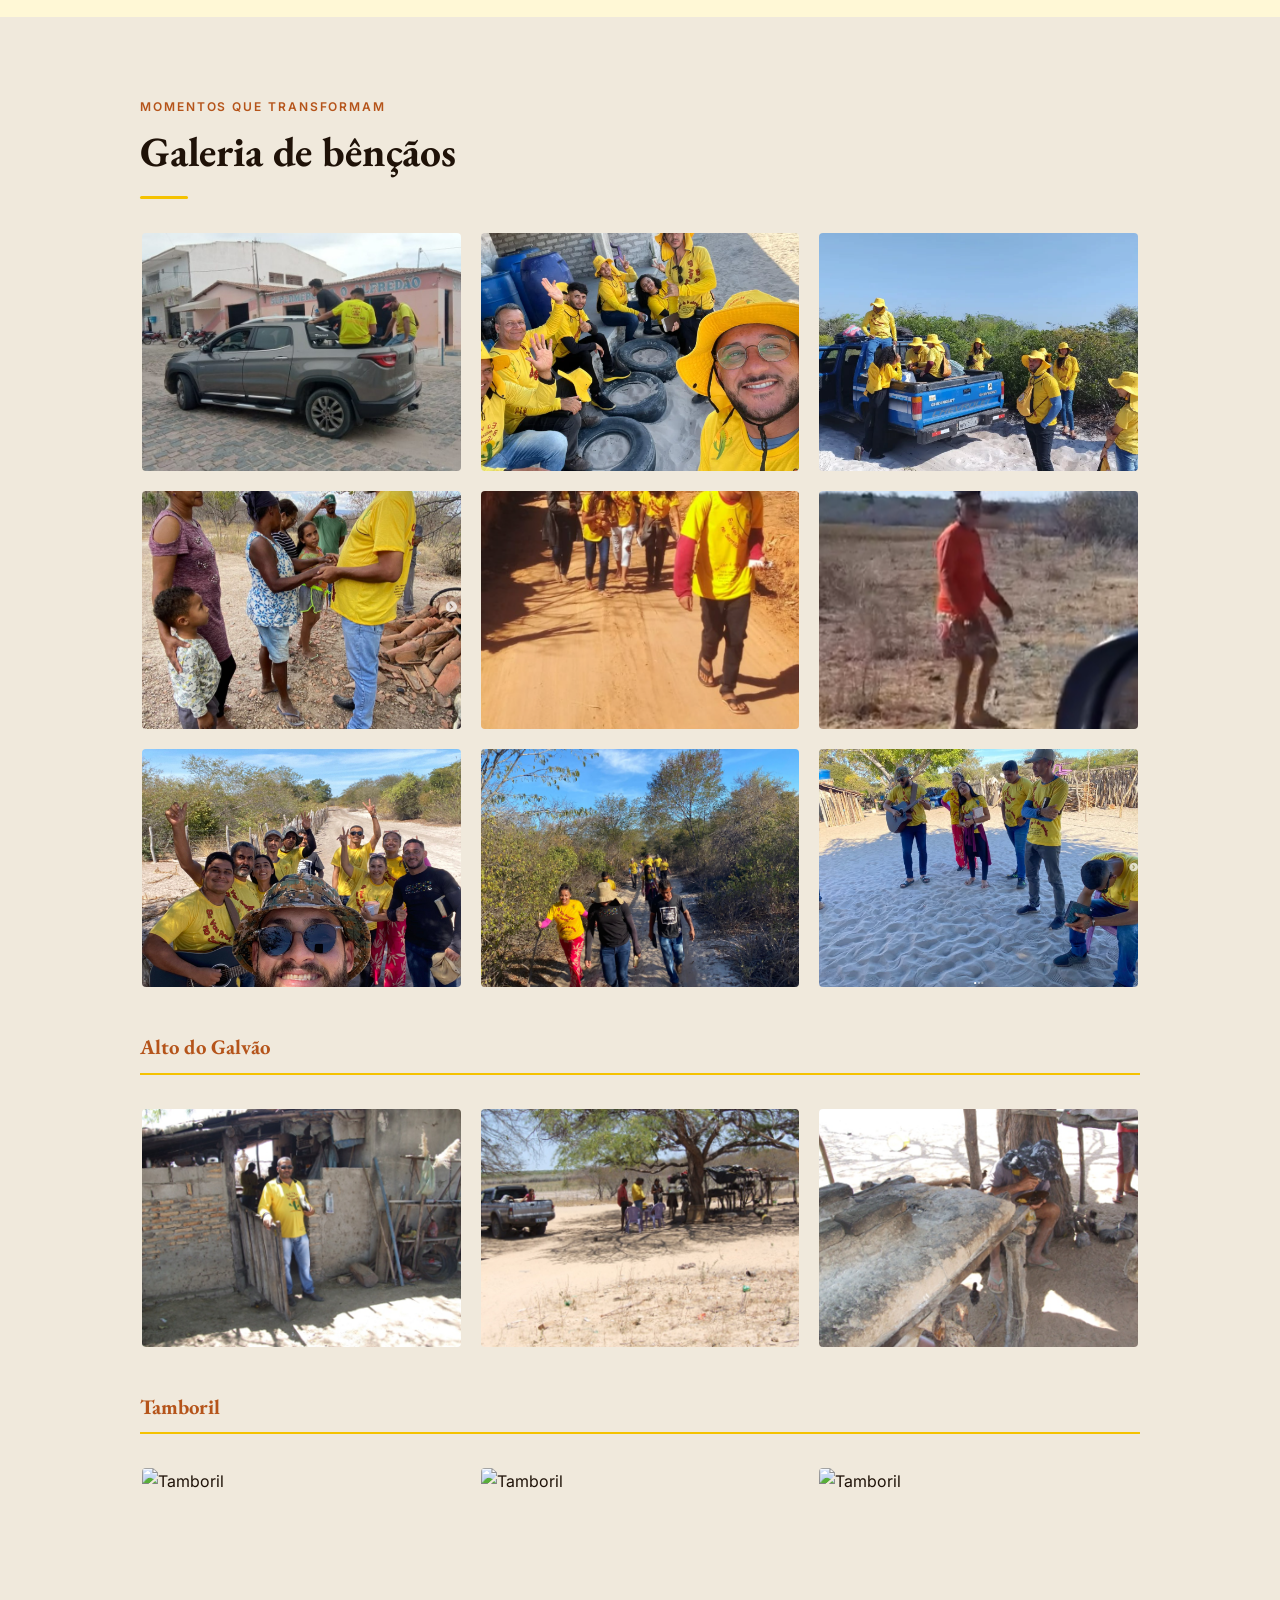
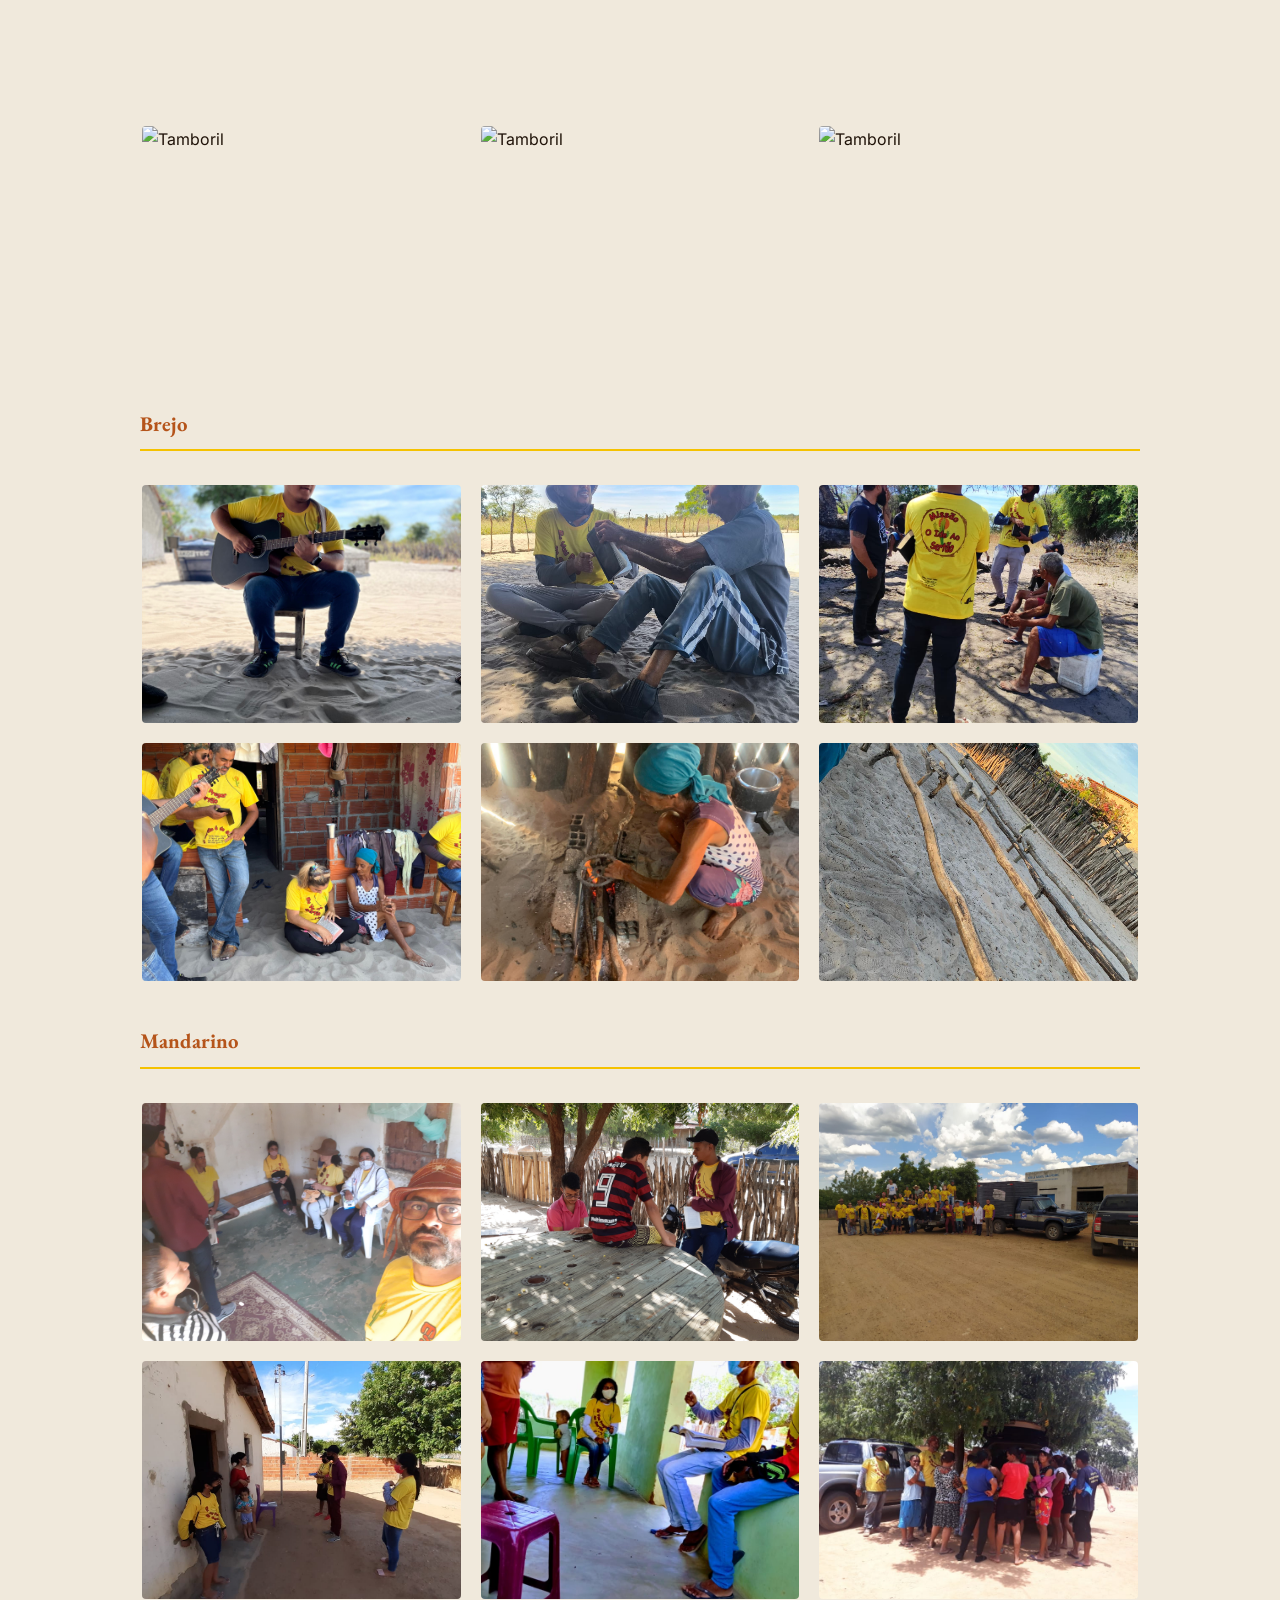
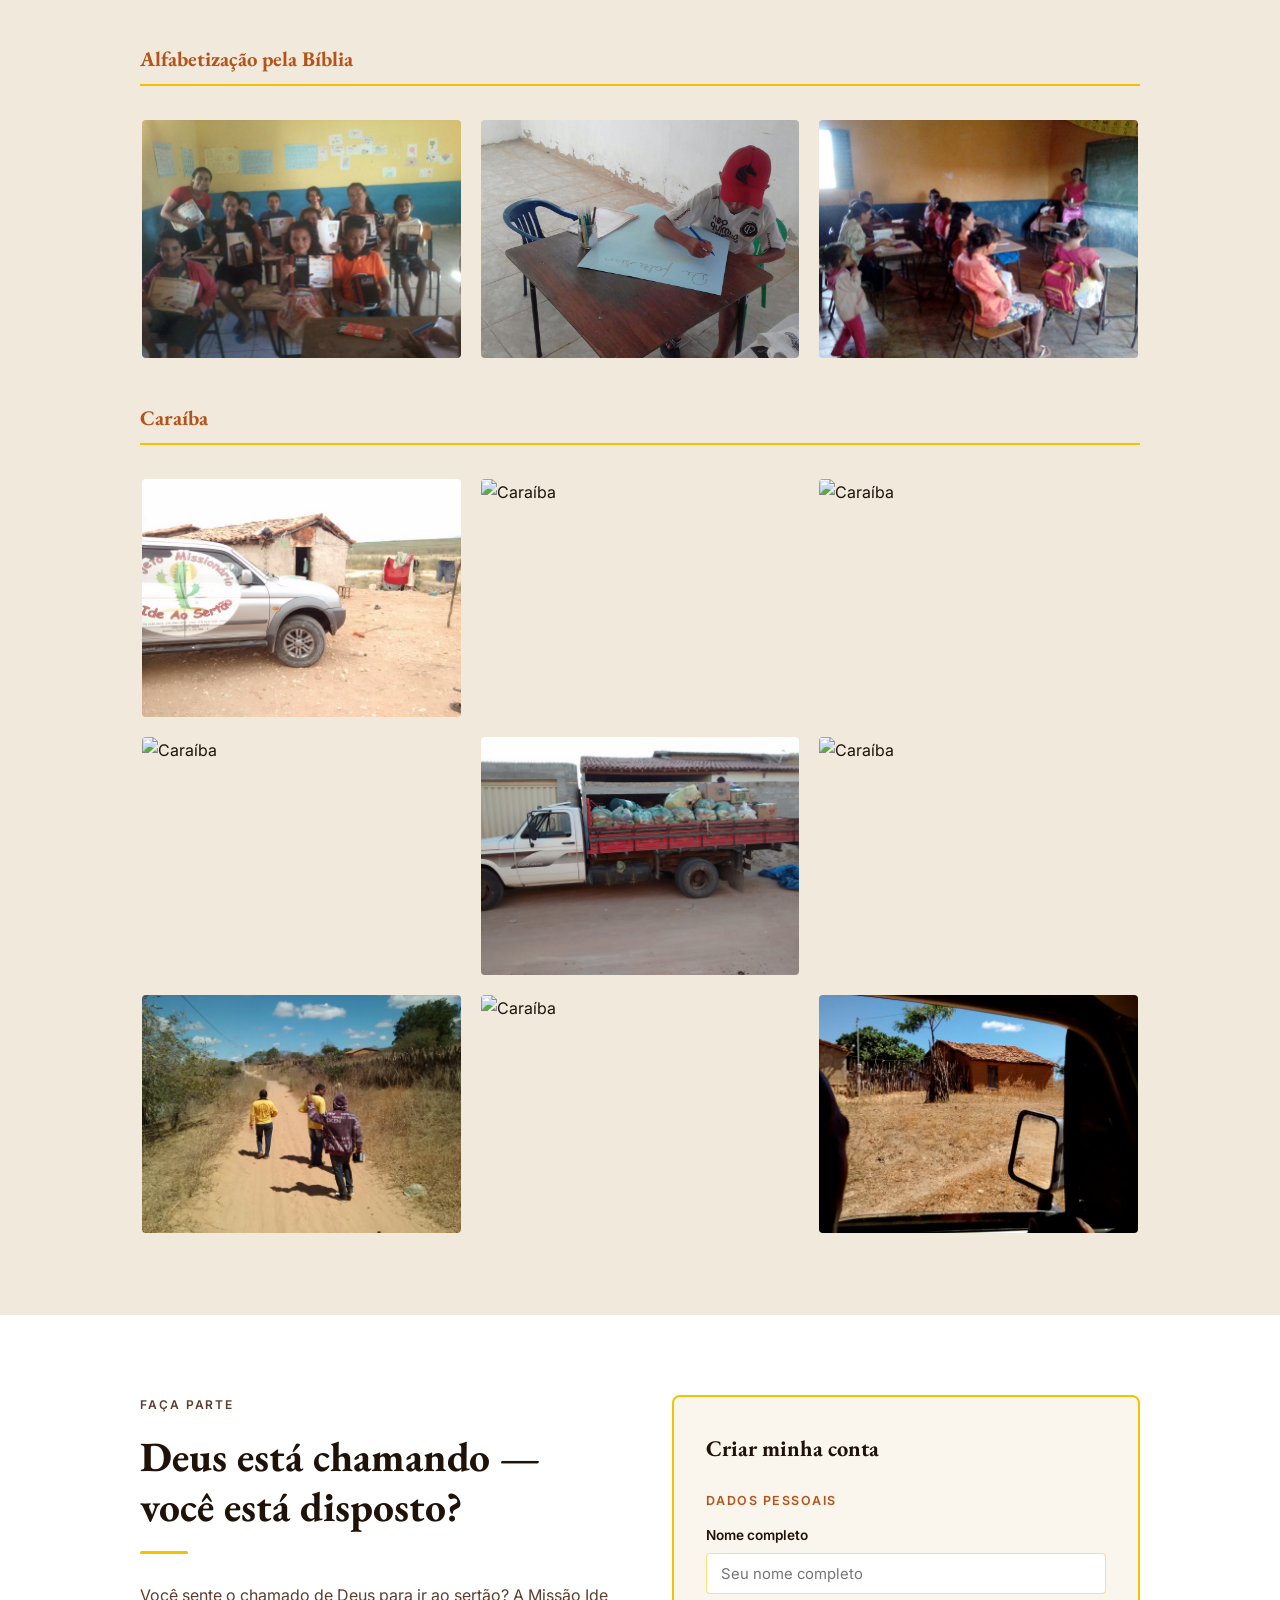
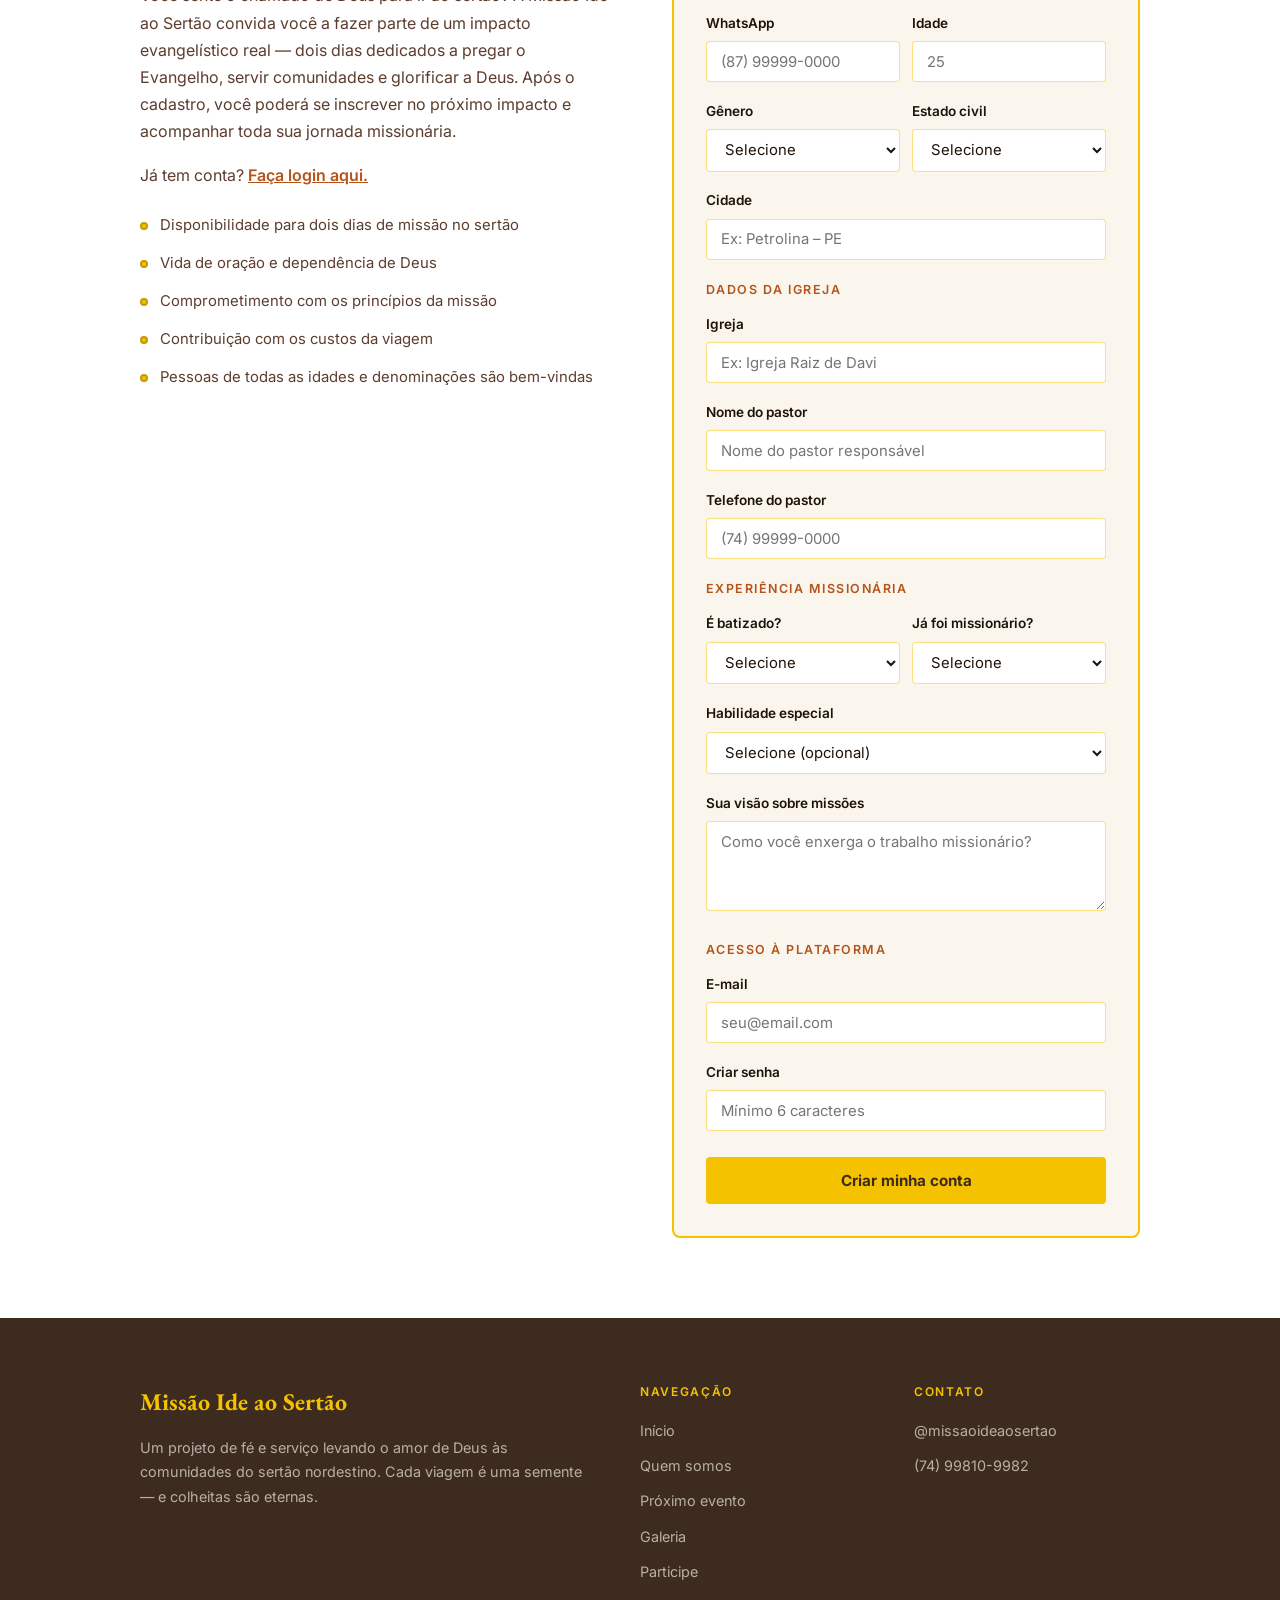
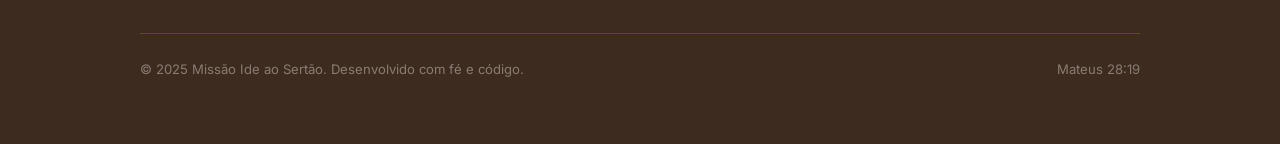
==== commit 022e8671: "adiciona galeria por local com fotos reais dos eventos" ====
--- a/index.html
+++ b/index.html
@@ -147,8 +147,66 @@
       <div class="galeria-item"><img src="Captura de tela 2025-04-02 193502.png" alt="Evangelização nas ruas"></div>
       <div class="galeria-item"><img src="IMG-20240728-WA0169.jpg" alt="Missão no sertão"></div>
       <div class="galeria-item"><img src="IMG-20240728-WA0099.jpg" alt="Missão no sertão"></div>
-      <div class="galeria-item"><img src="louvor.png" alt="Momento de louvor"></div>
-    </div>
+            <div class="galeria-item"><img src="louvor.png" alt="Momento de louvor"></div>
+    </div>
+
+    <h3 class="galeria-local-titulo">Alto do Galvão</h3>
+    <div class="galeria-grid">
+      <div class="galeria-item"><img src="assets/galvao/galvao1.png" alt="Alto do Galvão"></div>
+      <div class="galeria-item"><img src="assets/galvao/galvao2.png" alt="Alto do Galvão"></div>
+      <div class="galeria-item"><img src="assets/galvao/galvao3.png" alt="Alto do Galvão"></div>
+    </div>
+
+    <h3 class="galeria-local-titulo">Tamboril</h3>
+    <div class="galeria-grid">
+      <div class="galeria-item"><img src="assets/tamboril/tamboril1.jpg" alt="Tamboril"></div>
+      <div class="galeria-item"><img src="assets/tamboril/tamboril2.jpg" alt="Tamboril"></div>
+      <div class="galeria-item"><img src="assets/tamboril/tamboril3.jpg" alt="Tamboril"></div>
+      <div class="galeria-item"><img src="assets/tamboril/tamboril4.jpg" alt="Tamboril"></div>
+      <div class="galeria-item"><img src="assets/tamboril/tamboril5.jpg" alt="Tamboril"></div>
+      <div class="galeria-item"><img src="assets/tamboril/tamboril6.jpg" alt="Tamboril"></div>
+    </div>
+
+    <h3 class="galeria-local-titulo">Brejo</h3>
+    <div class="galeria-grid">
+      <div class="galeria-item"><img src="assets/brejo/brejo1.jpg" alt="Brejo"></div>
+      <div class="galeria-item"><img src="assets/brejo/brejo2.jpg" alt="Brejo"></div>
+      <div class="galeria-item"><img src="assets/brejo/brejo3.jpg" alt="Brejo"></div>
+      <div class="galeria-item"><img src="assets/brejo/brejo4.jpg" alt="Brejo"></div>
+      <div class="galeria-item"><img src="assets/brejo/brejo5.jpg" alt="Brejo"></div>
+      <div class="galeria-item"><img src="assets/brejo/brejo6.jpg" alt="Brejo"></div>
+    </div>
+
+    <h3 class="galeria-local-titulo">Mandarino</h3>
+    <div class="galeria-grid">
+      <div class="galeria-item"><img src="assets/mandarino/mandarino1.jpg" alt="Mandarino"></div>
+      <div class="galeria-item"><img src="assets/mandarino/mandarino2.jpg" alt="Mandarino"></div>
+      <div class="galeria-item"><img src="assets/mandarino/mandarino3.jpg" alt="Mandarino"></div>
+      <div class="galeria-item"><img src="assets/mandarino/mandarino4.jpg" alt="Mandarino"></div>
+      <div class="galeria-item"><img src="assets/mandarino/mandarino5.jpeg" alt="Mandarino"></div>
+      <div class="galeria-item"><img src="assets/mandarino/mandarino6.jpeg" alt="Mandarino"></div>
+    </div>
+
+    <h3 class="galeria-local-titulo">Alfabetização pela Bíblia</h3>
+    <div class="galeria-grid">
+      <div class="galeria-item"><img src="assets/alfabetizacao/alfabetizacao1.jpg" alt="Alfabetização pela Bíblia"></div>
+      <div class="galeria-item"><img src="assets/alfabetizacao/alfabetizacao2.jpg" alt="Alfabetização pela Bíblia"></div>
+      <div class="galeria-item"><img src="assets/alfabetizacao/alfabetizacao3.jpg" alt="Alfabetização pela Bíblia"></div>
+    </div>
+
+    <h3 class="galeria-local-titulo">Caraíba</h3>
+    <div class="galeria-grid">
+      <div class="galeria-item"><img src="assets/caraiba/caraiba1.jpg" alt="Caraíba"></div>
+      <div class="galeria-item"><img src="assets/caraiba/caraiba2.jpg" alt="Caraíba"></div>
+      <div class="galeria-item"><img src="assets/caraiba/caraiba3.jpg" alt="Caraíba"></div>
+      <div class="galeria-item"><img src="assets/caraiba/caraiba4.jpg" alt="Caraíba"></div>
+      <div class="galeria-item"><img src="assets/caraiba/caraiba5.jpg" alt="Caraíba"></div>
+      <div class="galeria-item"><img src="assets/caraiba/caraiba6.jpg" alt="Caraíba"></div>
+      <div class="galeria-item"><img src="assets/caraiba/caraiba7.jpg" alt="Caraíba"></div>
+      <div class="galeria-item"><img src="assets/caraiba/caraiba8.jpg" alt="Caraíba"></div>
+      <div class="galeria-item"><img src="assets/caraiba/caraiba9.jpg" alt="Caraíba"></div>
+    </div>
+
   </div>
 </section>
 
--- a/css/style.css
+++ b/css/style.css
@@ -318,6 +318,7 @@
   font-weight: 700;
   color: var(--texto);
   margin-bottom: 1rem;
+  text-align: center;
 }
 
 .evento-detalhe {
@@ -646,4 +647,14 @@
   color: var(--terracota);
   margin: 1.2rem 0 0.8rem;
   display: block;
+}
+
+.galeria-local-titulo {
+  font-family: 'EB Garamond', serif;
+  font-size: 1.3rem;
+  font-weight: 700;
+  color: var(--terracota);
+  margin: 2.5rem 0 1rem;
+  padding-bottom: 0.5rem;
+  border-bottom: 2px solid var(--amarelo);
 }
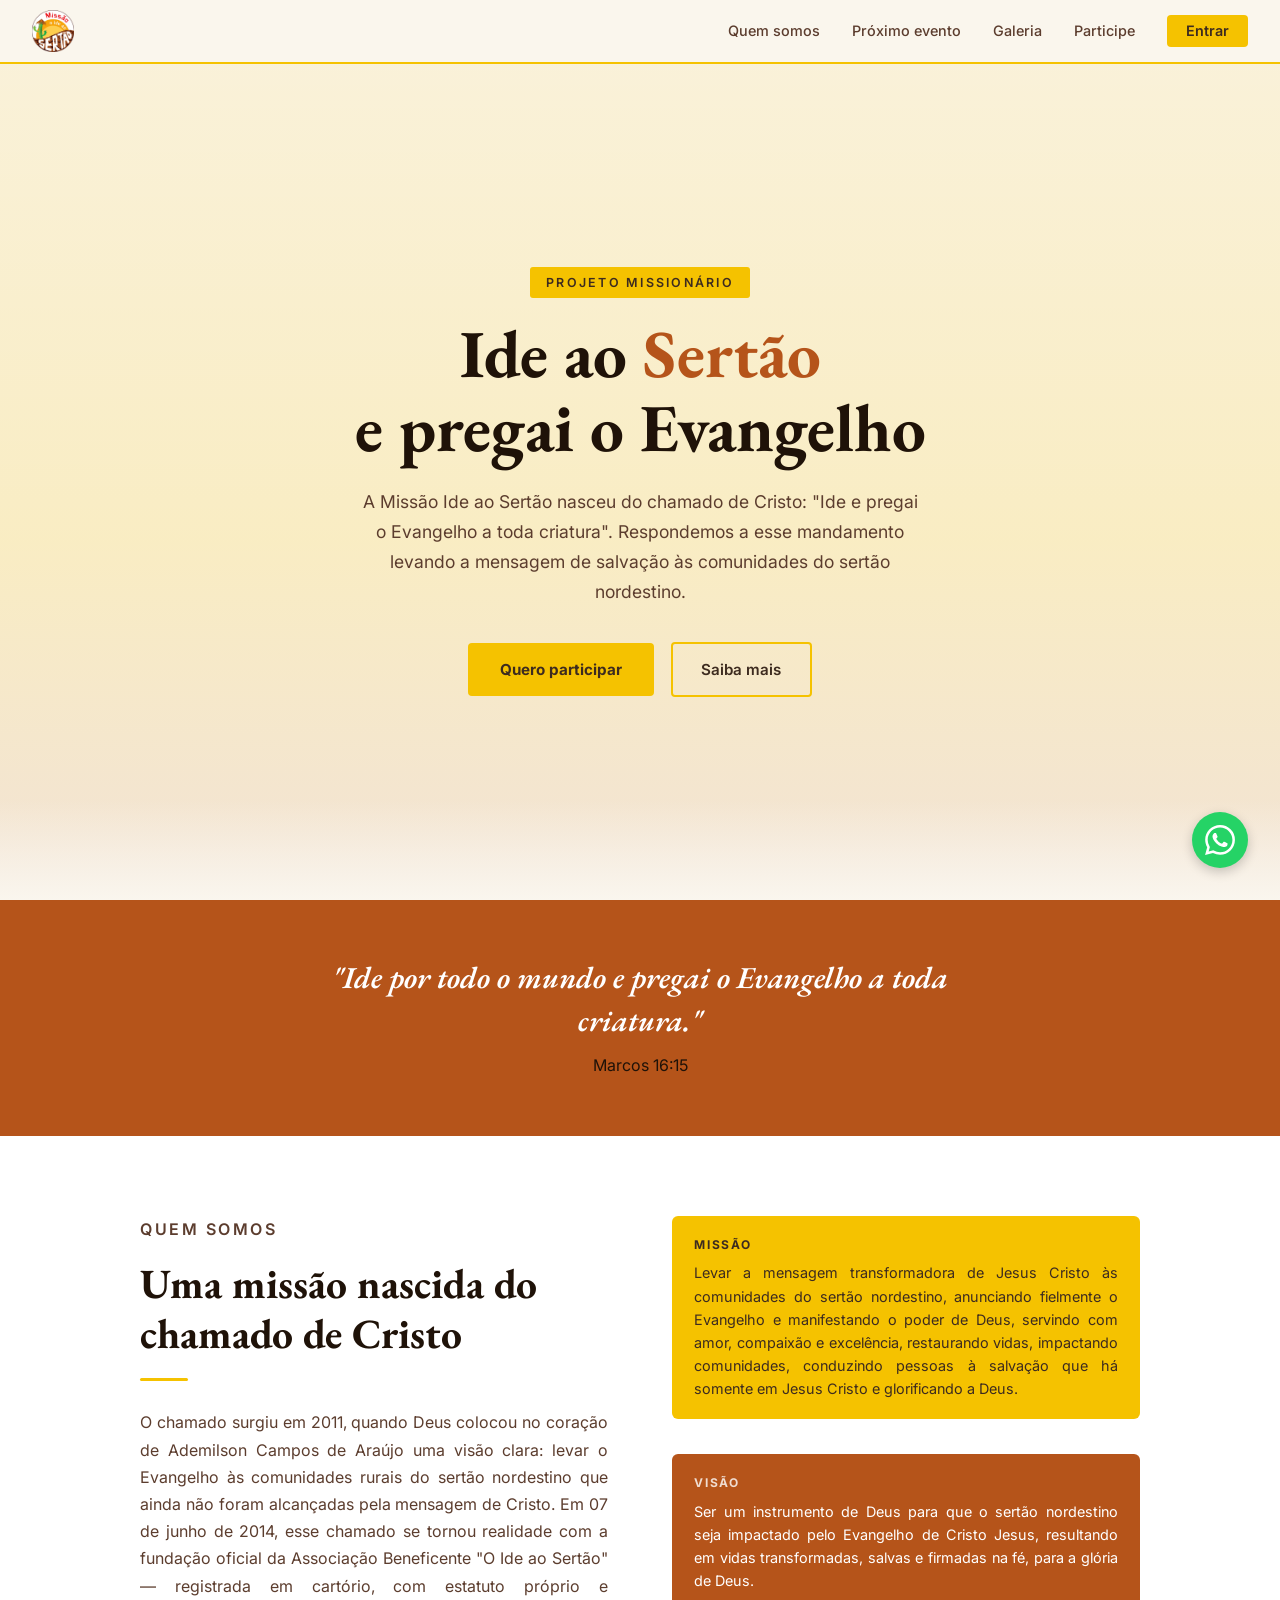
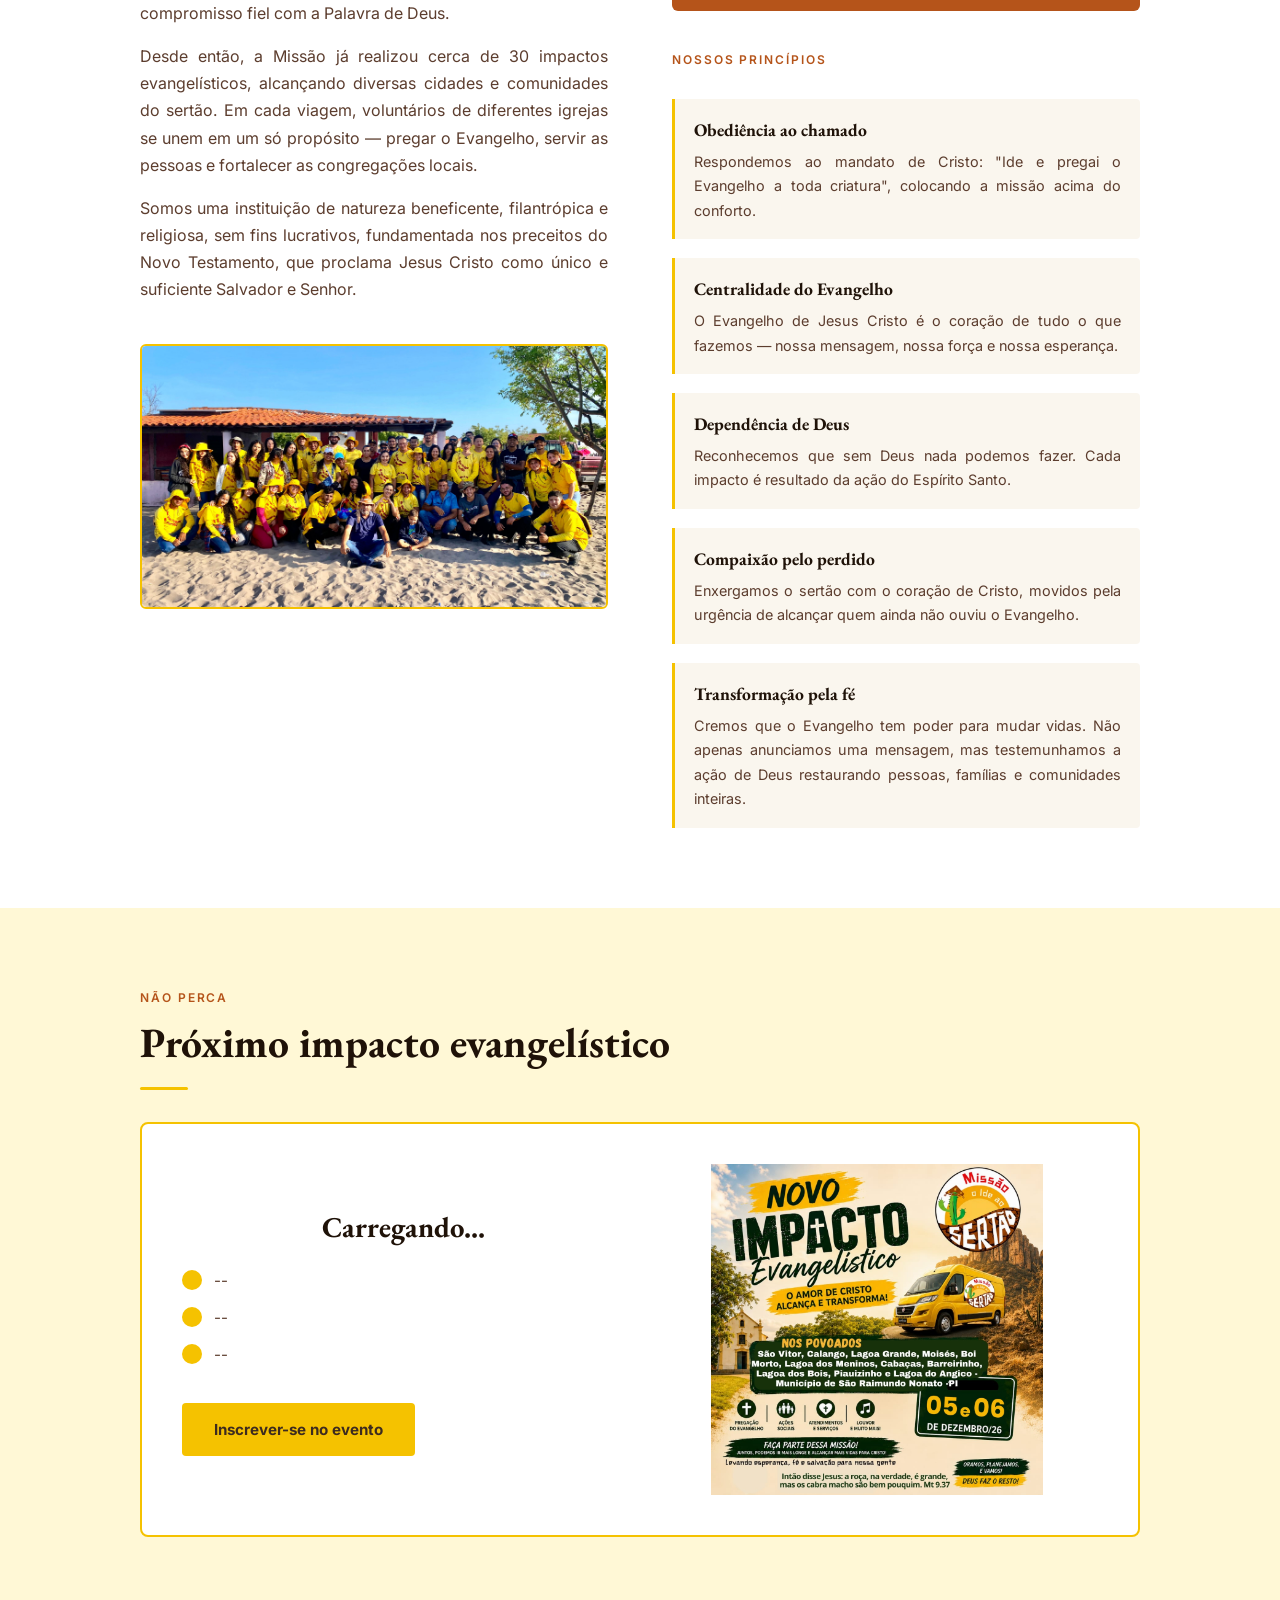
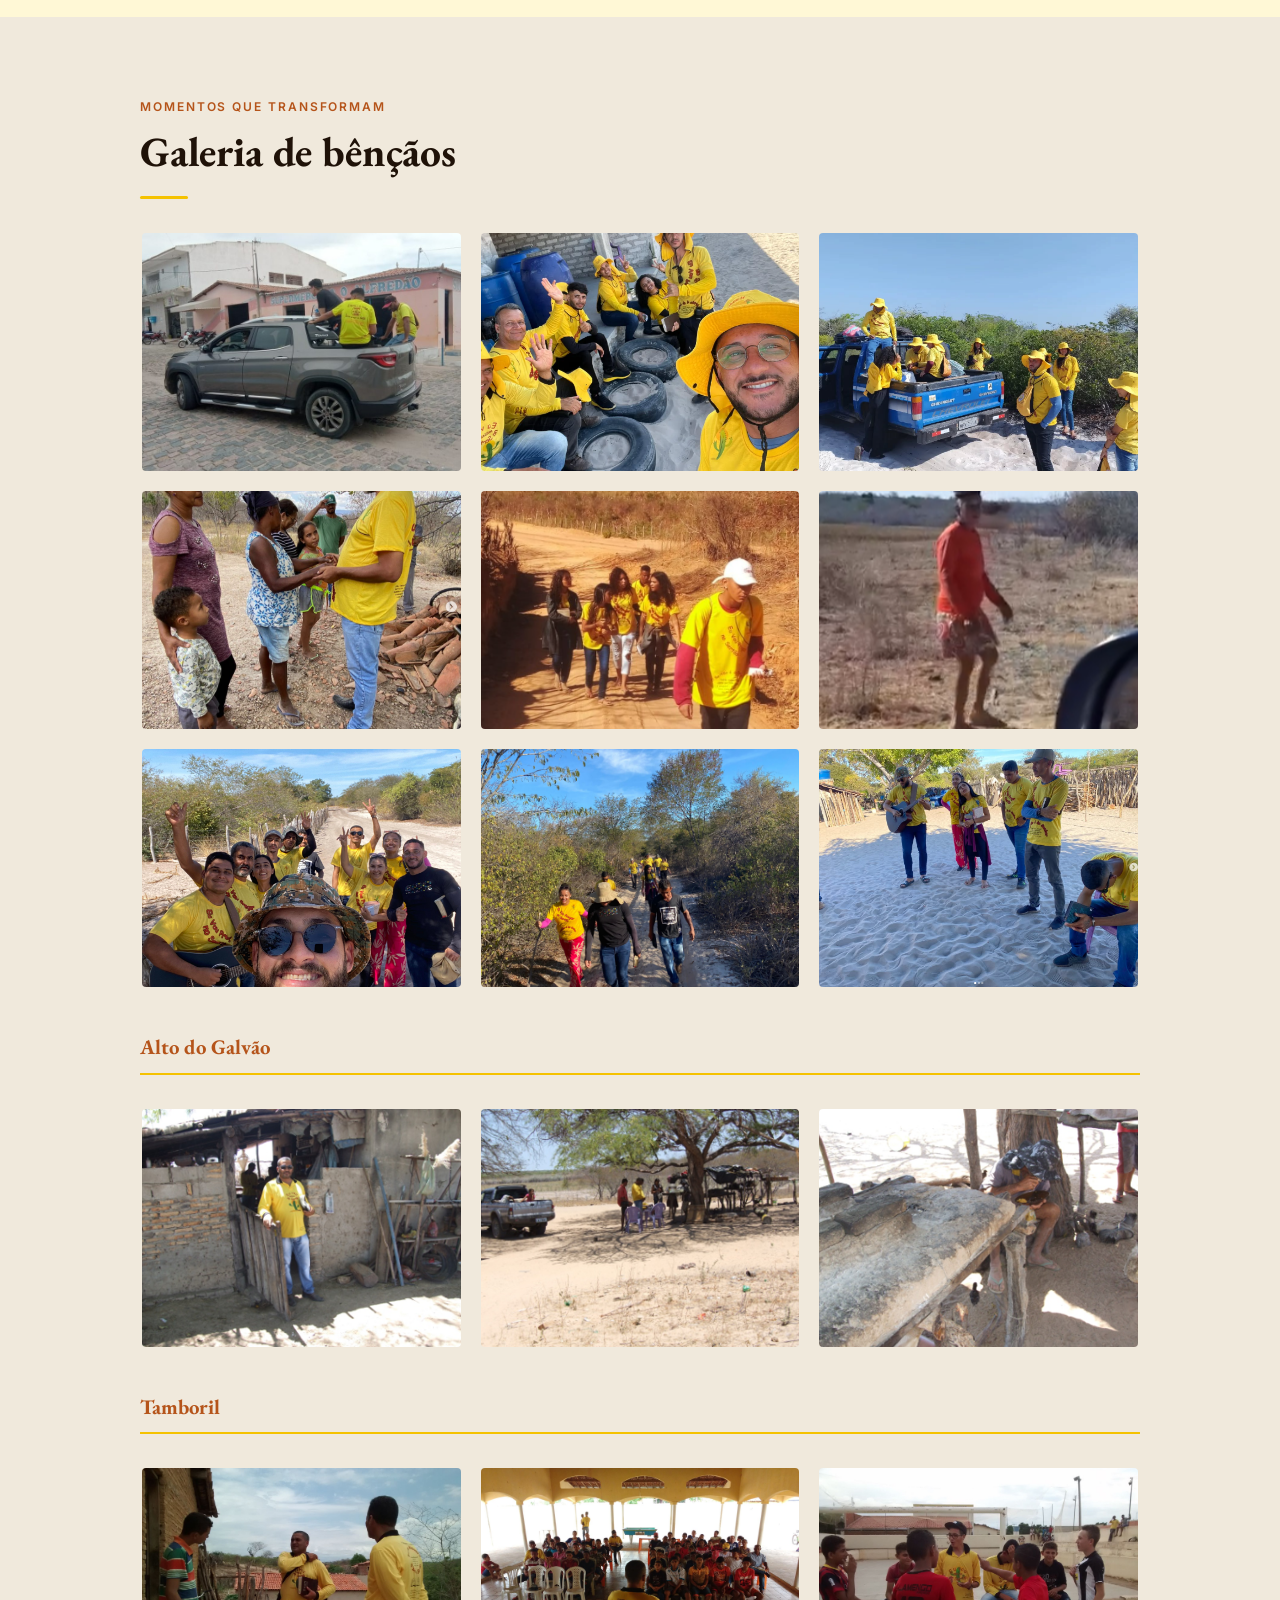
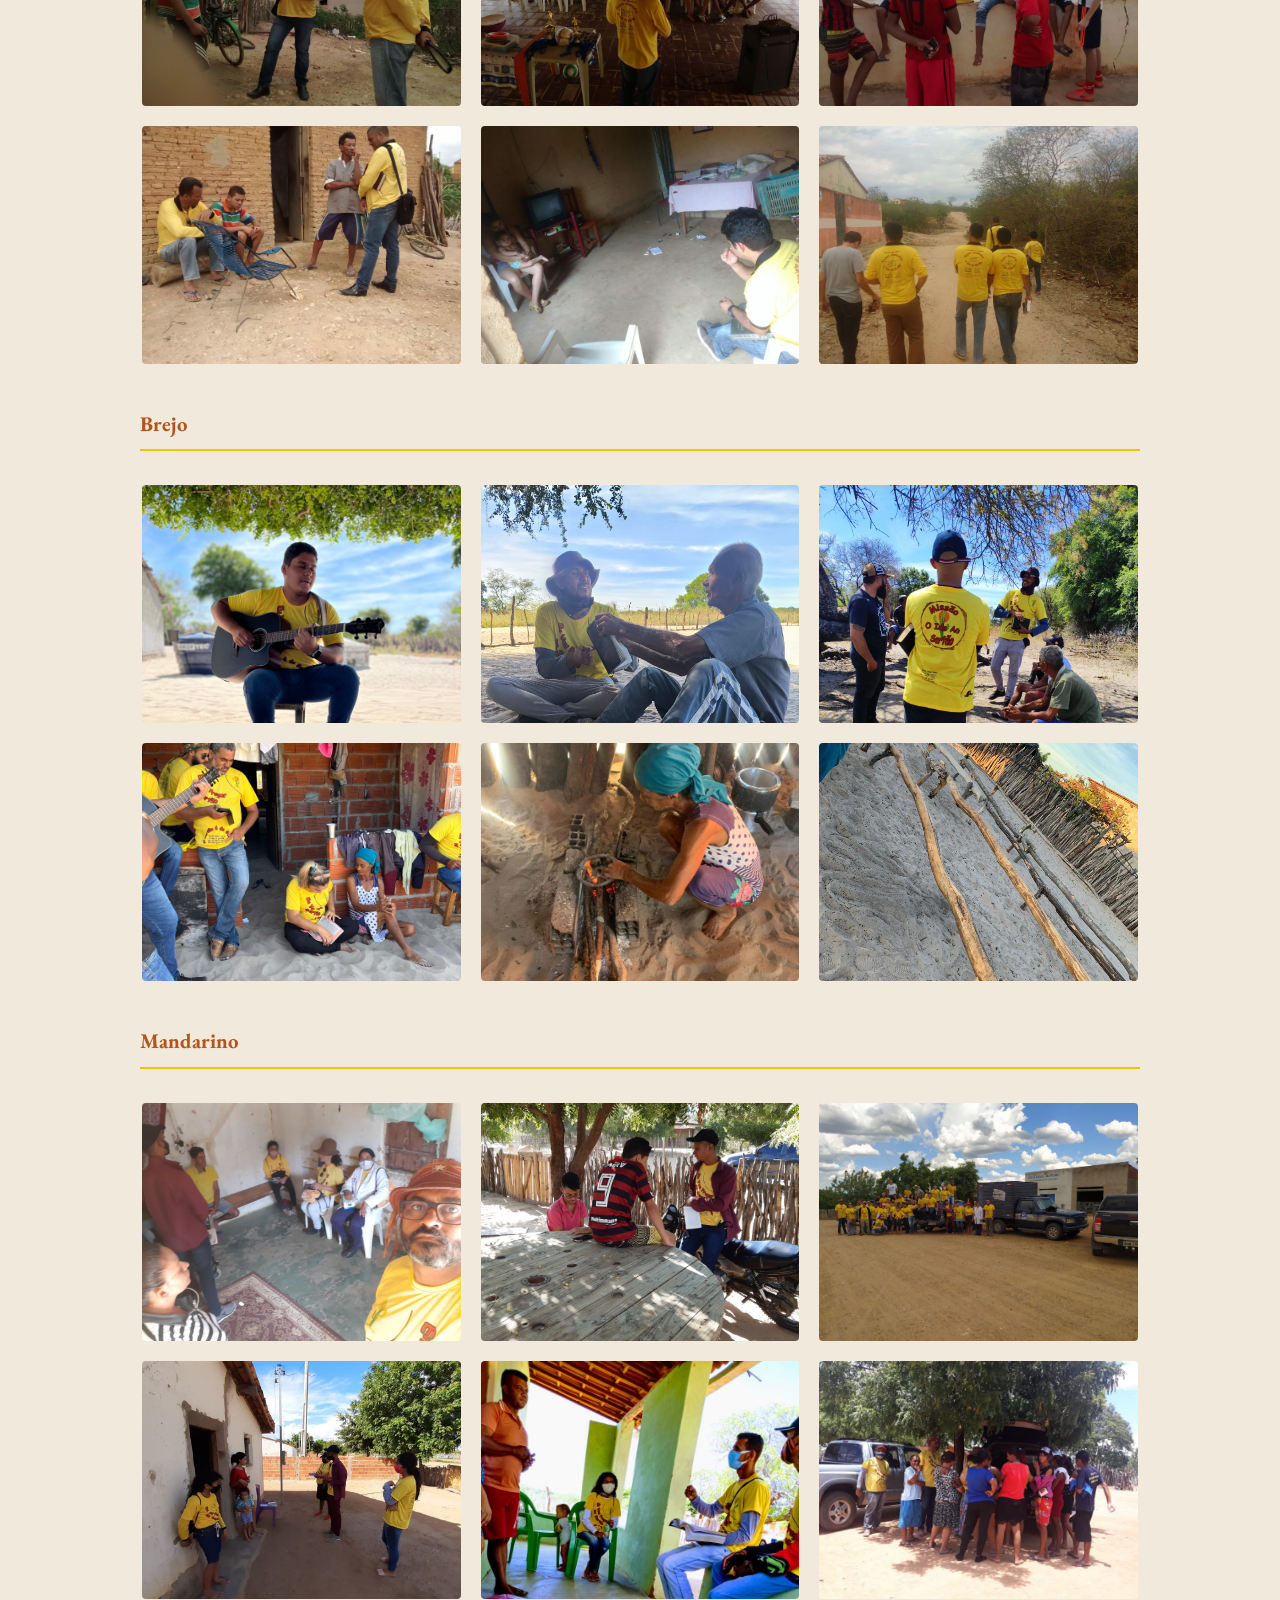
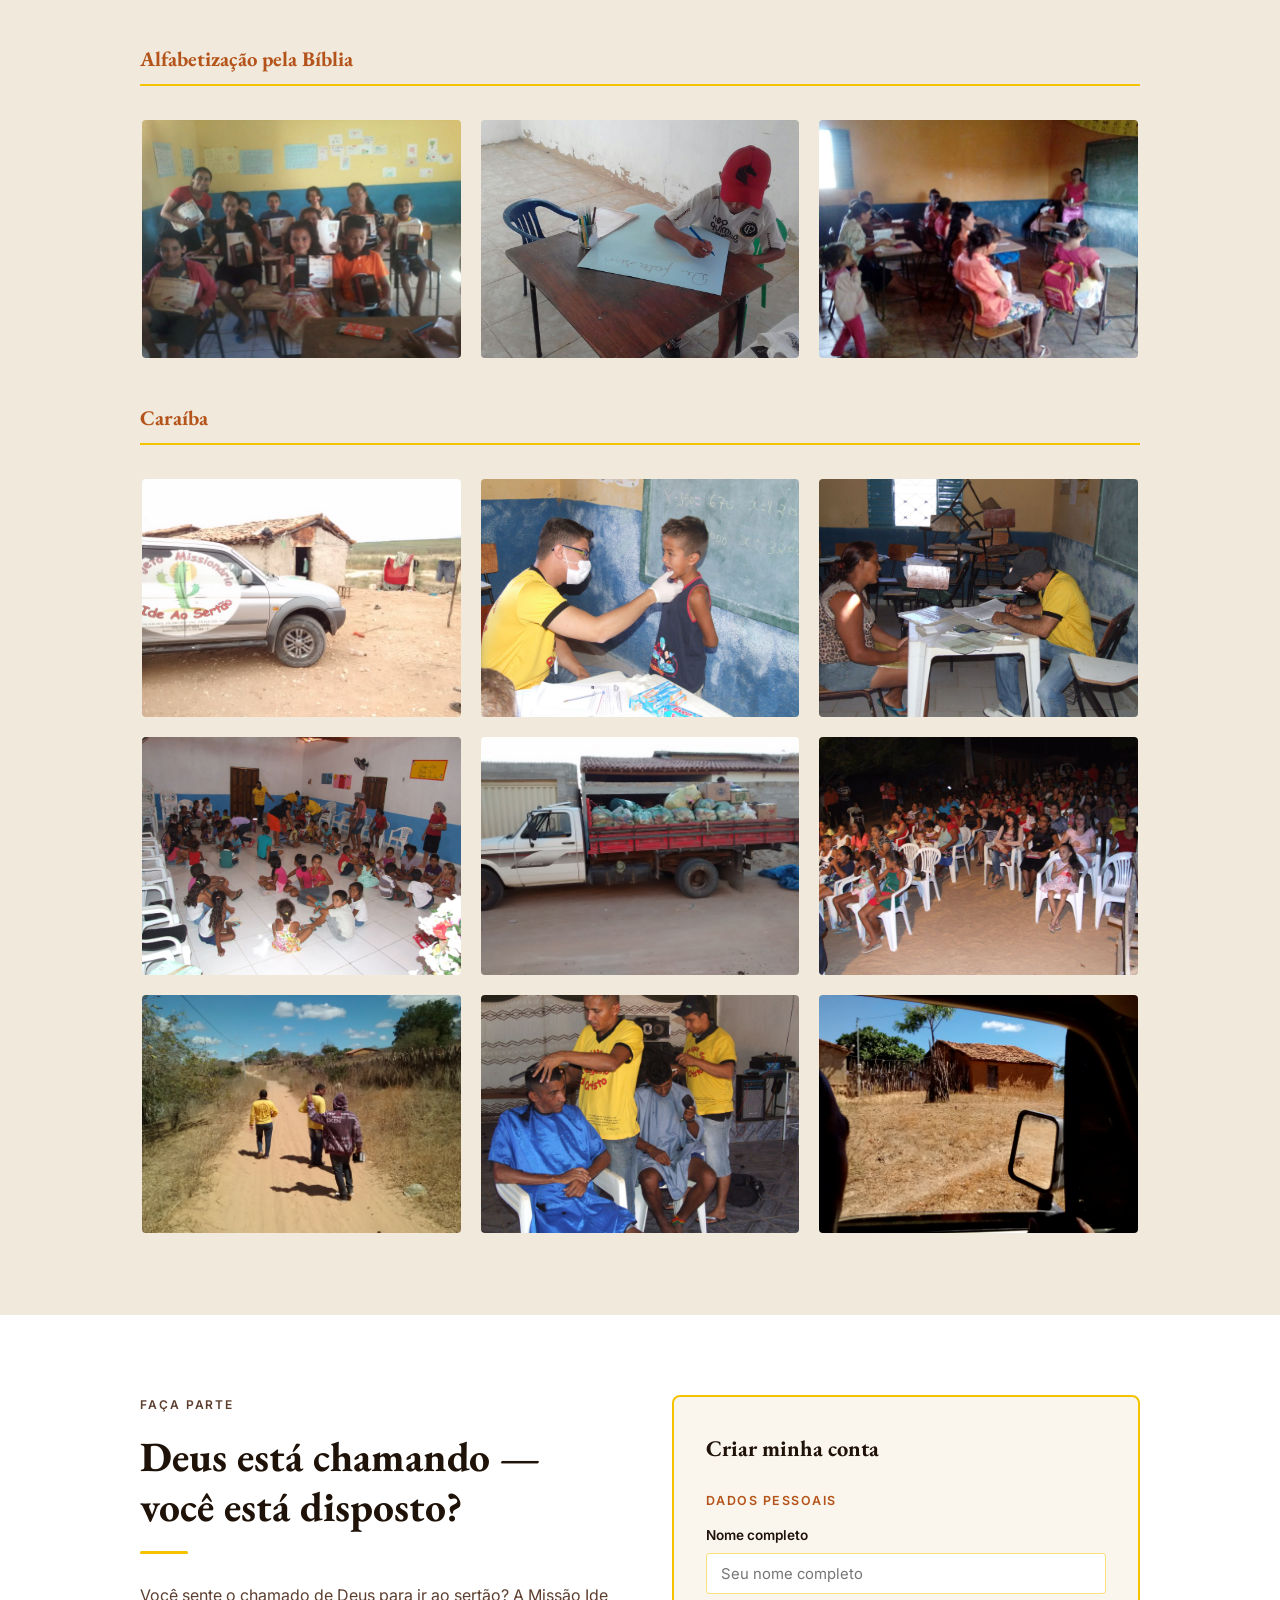
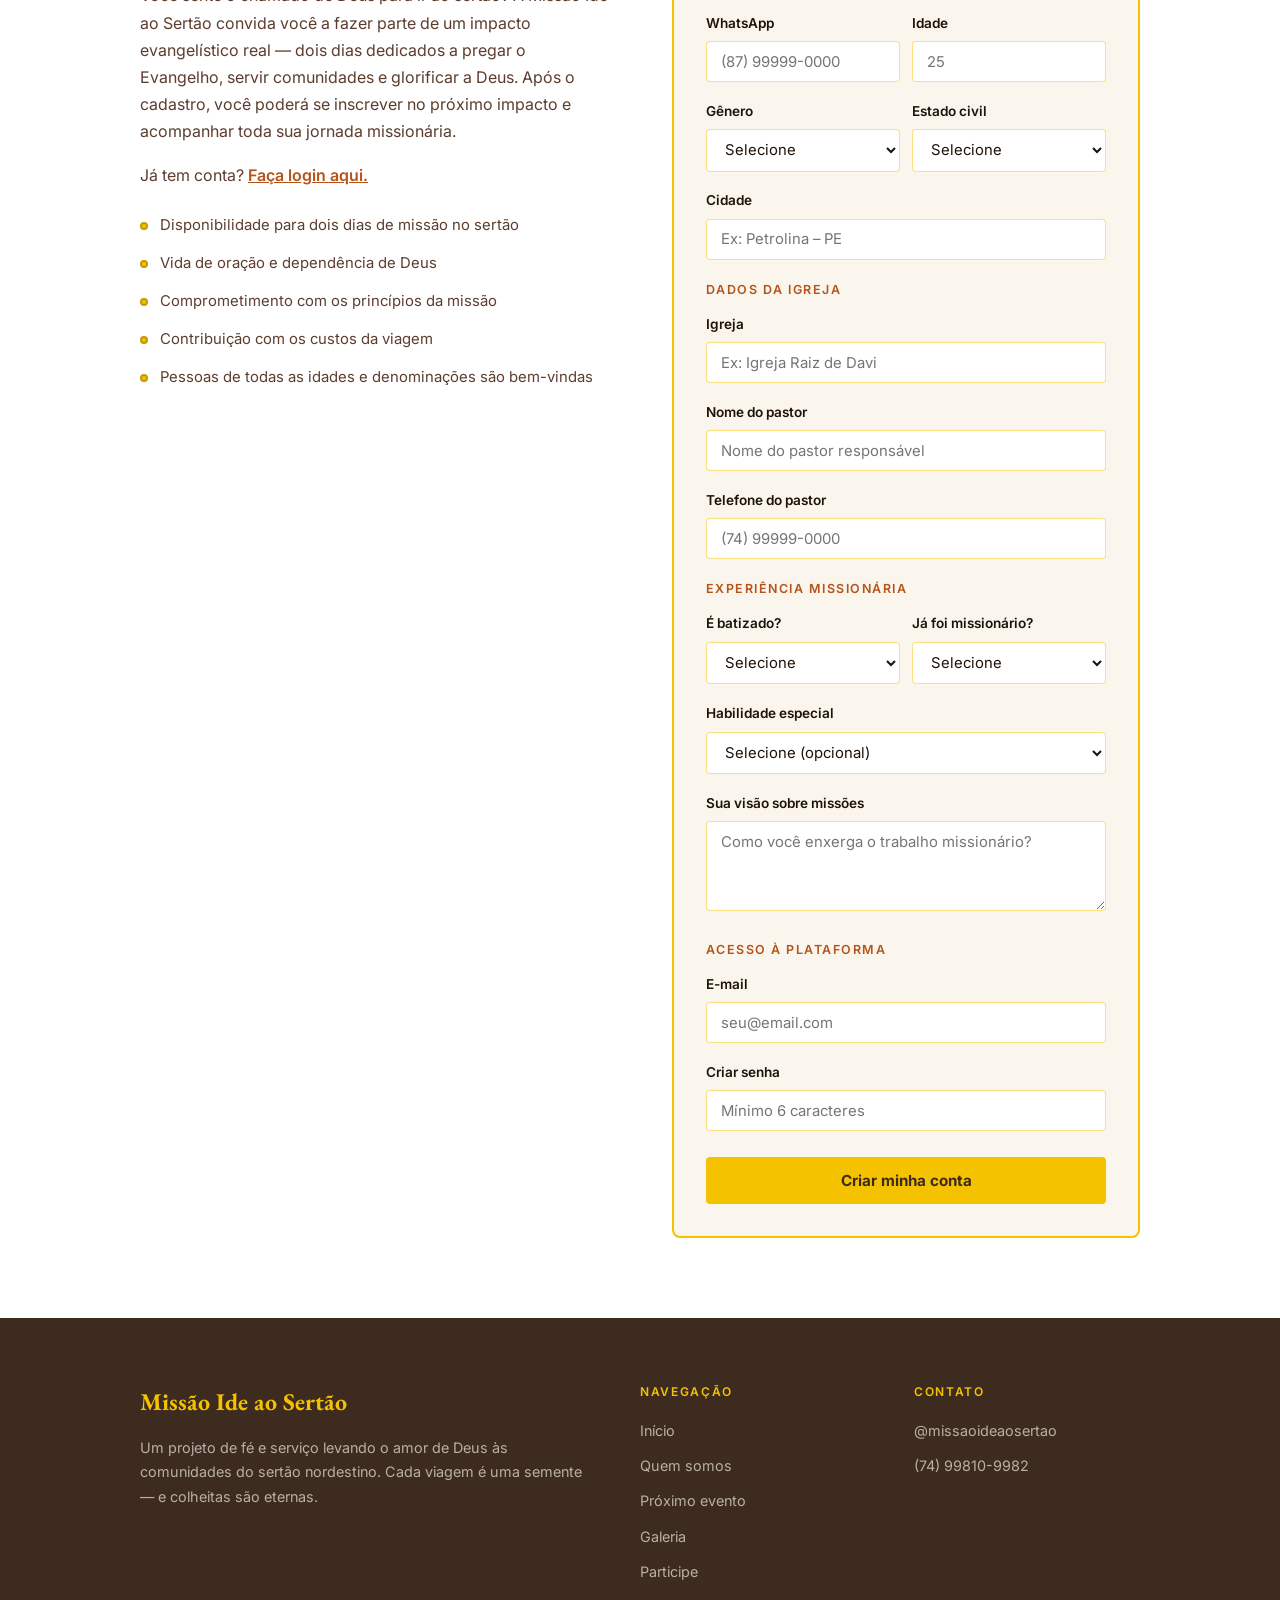
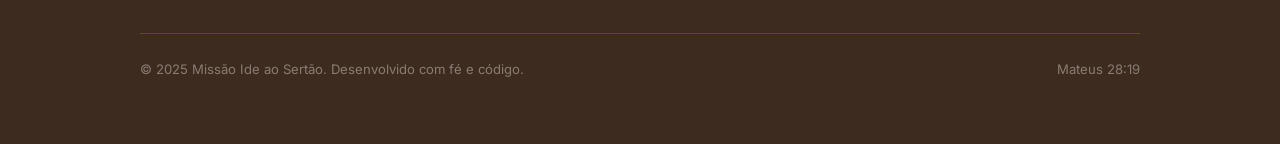
==== commit 6e629e17: "ajusta enquadramento de fotos cortadas na galeria" ====
--- a/index.html
+++ b/index.html
@@ -143,7 +143,7 @@
       <div class="galeria-item"><img src="Captura de tela 2025-04-02 193103.png" alt="Registro da missão"></div>
       <div class="galeria-item"><img src="Captura de tela 2025-04-02 193135.png" alt="Momento de oração"></div>
       <div class="galeria-item"><img src="Captura de tela 2025-04-02 193425.png" alt="Corte de cabelo solidário"></div>
-      <div class="galeria-item"><img src="Captura de tela 2025-04-02 193759.png" alt="Louvor ao ar livre"></div>
+      <div class="galeria-item"><img src="Captura de tela 2025-04-02 193759.png" alt="Louvor ao ar livre" style="object-position: top;"></div>
       <div class="galeria-item"><img src="Captura de tela 2025-04-02 193502.png" alt="Evangelização nas ruas"></div>
       <div class="galeria-item"><img src="IMG-20240728-WA0169.jpg" alt="Missão no sertão"></div>
       <div class="galeria-item"><img src="IMG-20240728-WA0099.jpg" alt="Missão no sertão"></div>
@@ -169,9 +169,9 @@
 
     <h3 class="galeria-local-titulo">Brejo</h3>
     <div class="galeria-grid">
-      <div class="galeria-item"><img src="assets/brejo/brejo1.jpg" alt="Brejo"></div>
-      <div class="galeria-item"><img src="assets/brejo/brejo2.jpg" alt="Brejo"></div>
-      <div class="galeria-item"><img src="assets/brejo/brejo3.jpg" alt="Brejo"></div>
+<div class="galeria-item"><img src="assets/brejo/brejo1.jpg" alt="Brejo" style="object-position: top;"></div>
+      <div class="galeria-item"><img src="assets/brejo/brejo2.jpg" alt="Brejo" style="object-position: top;"></div>
+<div class="galeria-item"><img src="assets/brejo/brejo3.jpg" alt="Brejo" style="object-position: top;"></div>
       <div class="galeria-item"><img src="assets/brejo/brejo4.jpg" alt="Brejo"></div>
       <div class="galeria-item"><img src="assets/brejo/brejo5.jpg" alt="Brejo"></div>
       <div class="galeria-item"><img src="assets/brejo/brejo6.jpg" alt="Brejo"></div>
@@ -182,8 +182,8 @@
       <div class="galeria-item"><img src="assets/mandarino/mandarino1.jpg" alt="Mandarino"></div>
       <div class="galeria-item"><img src="assets/mandarino/mandarino2.jpg" alt="Mandarino"></div>
       <div class="galeria-item"><img src="assets/mandarino/mandarino3.jpg" alt="Mandarino"></div>
-      <div class="galeria-item"><img src="assets/mandarino/mandarino4.jpg" alt="Mandarino"></div>
-      <div class="galeria-item"><img src="assets/mandarino/mandarino5.jpeg" alt="Mandarino"></div>
+      <div class="galeria-item"><img src="assets/mandarino/mandarino4.jpg" alt="Mandarino" style="object-position: top;"></div>
+<div class="galeria-item"><img src="assets/mandarino/mandarino5.jpeg" alt="Mandarino" style="object-position: top;"></div>
       <div class="galeria-item"><img src="assets/mandarino/mandarino6.jpeg" alt="Mandarino"></div>
     </div>
 
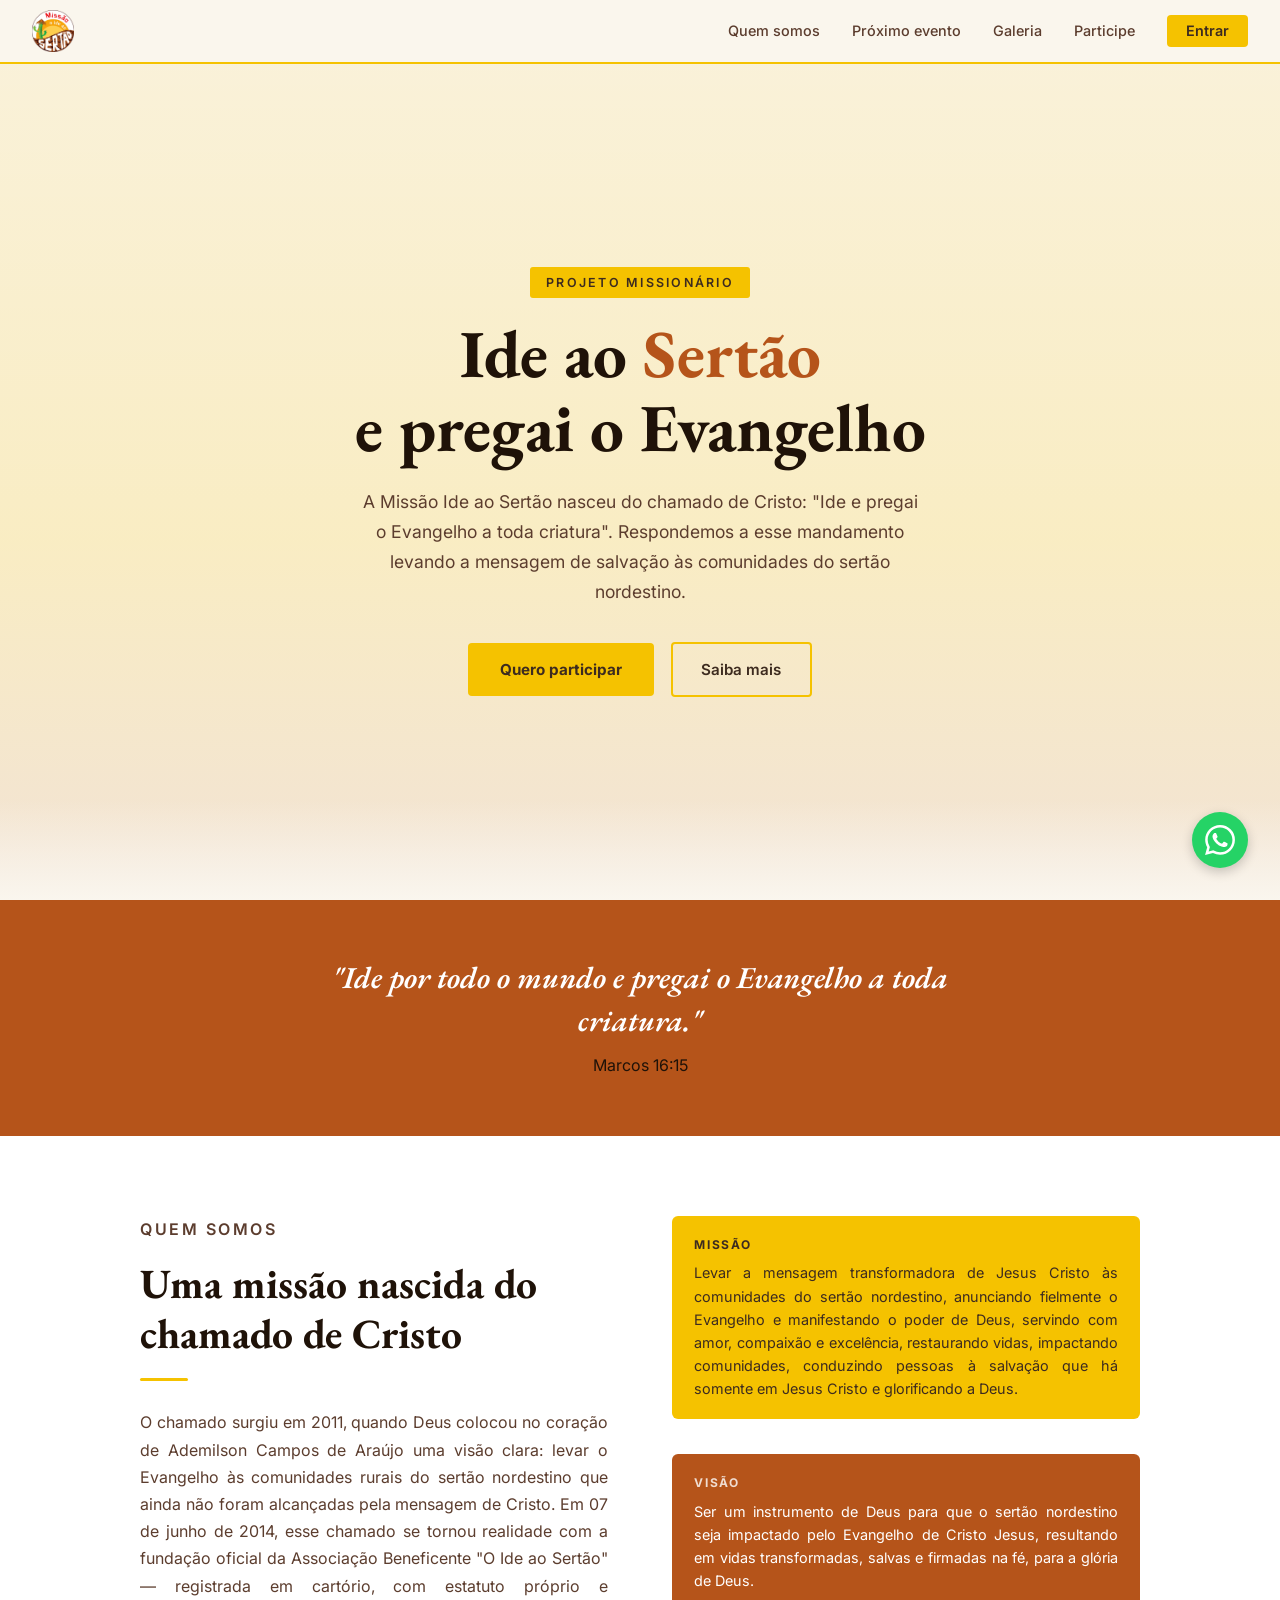
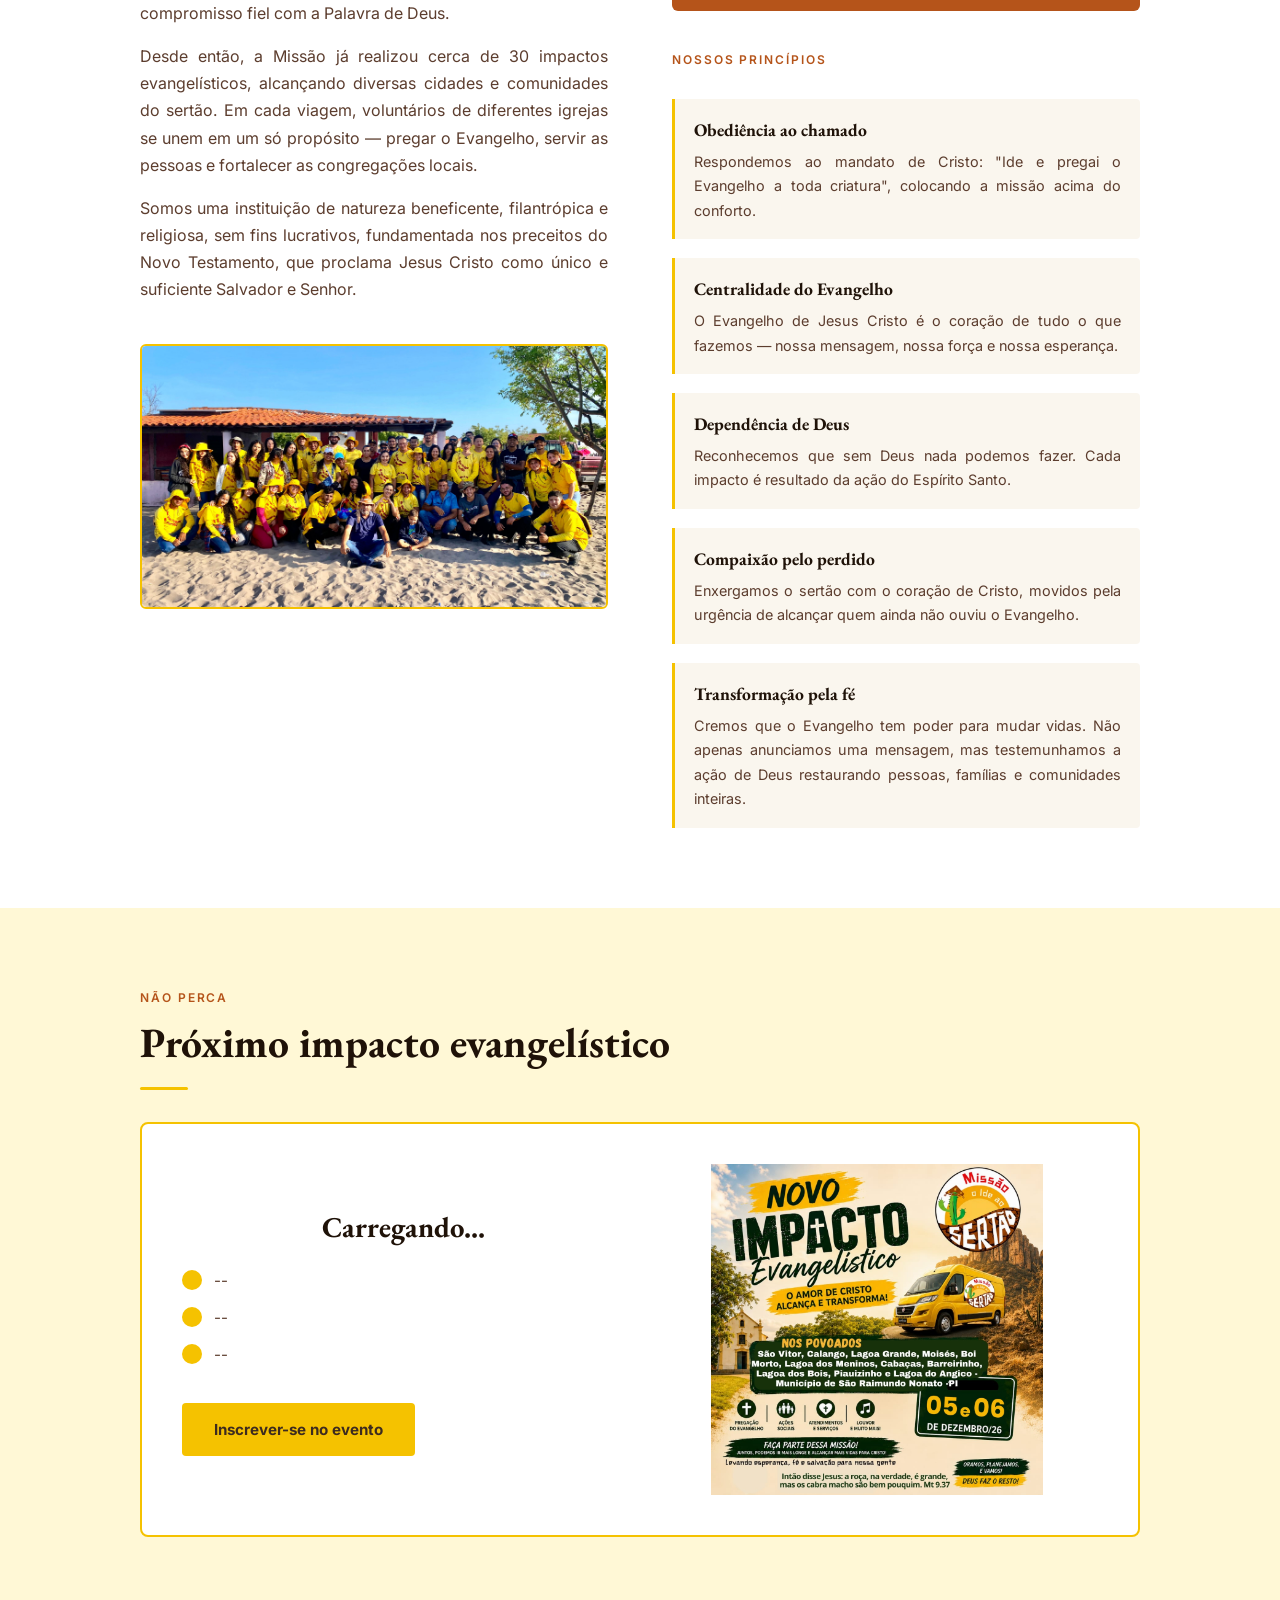
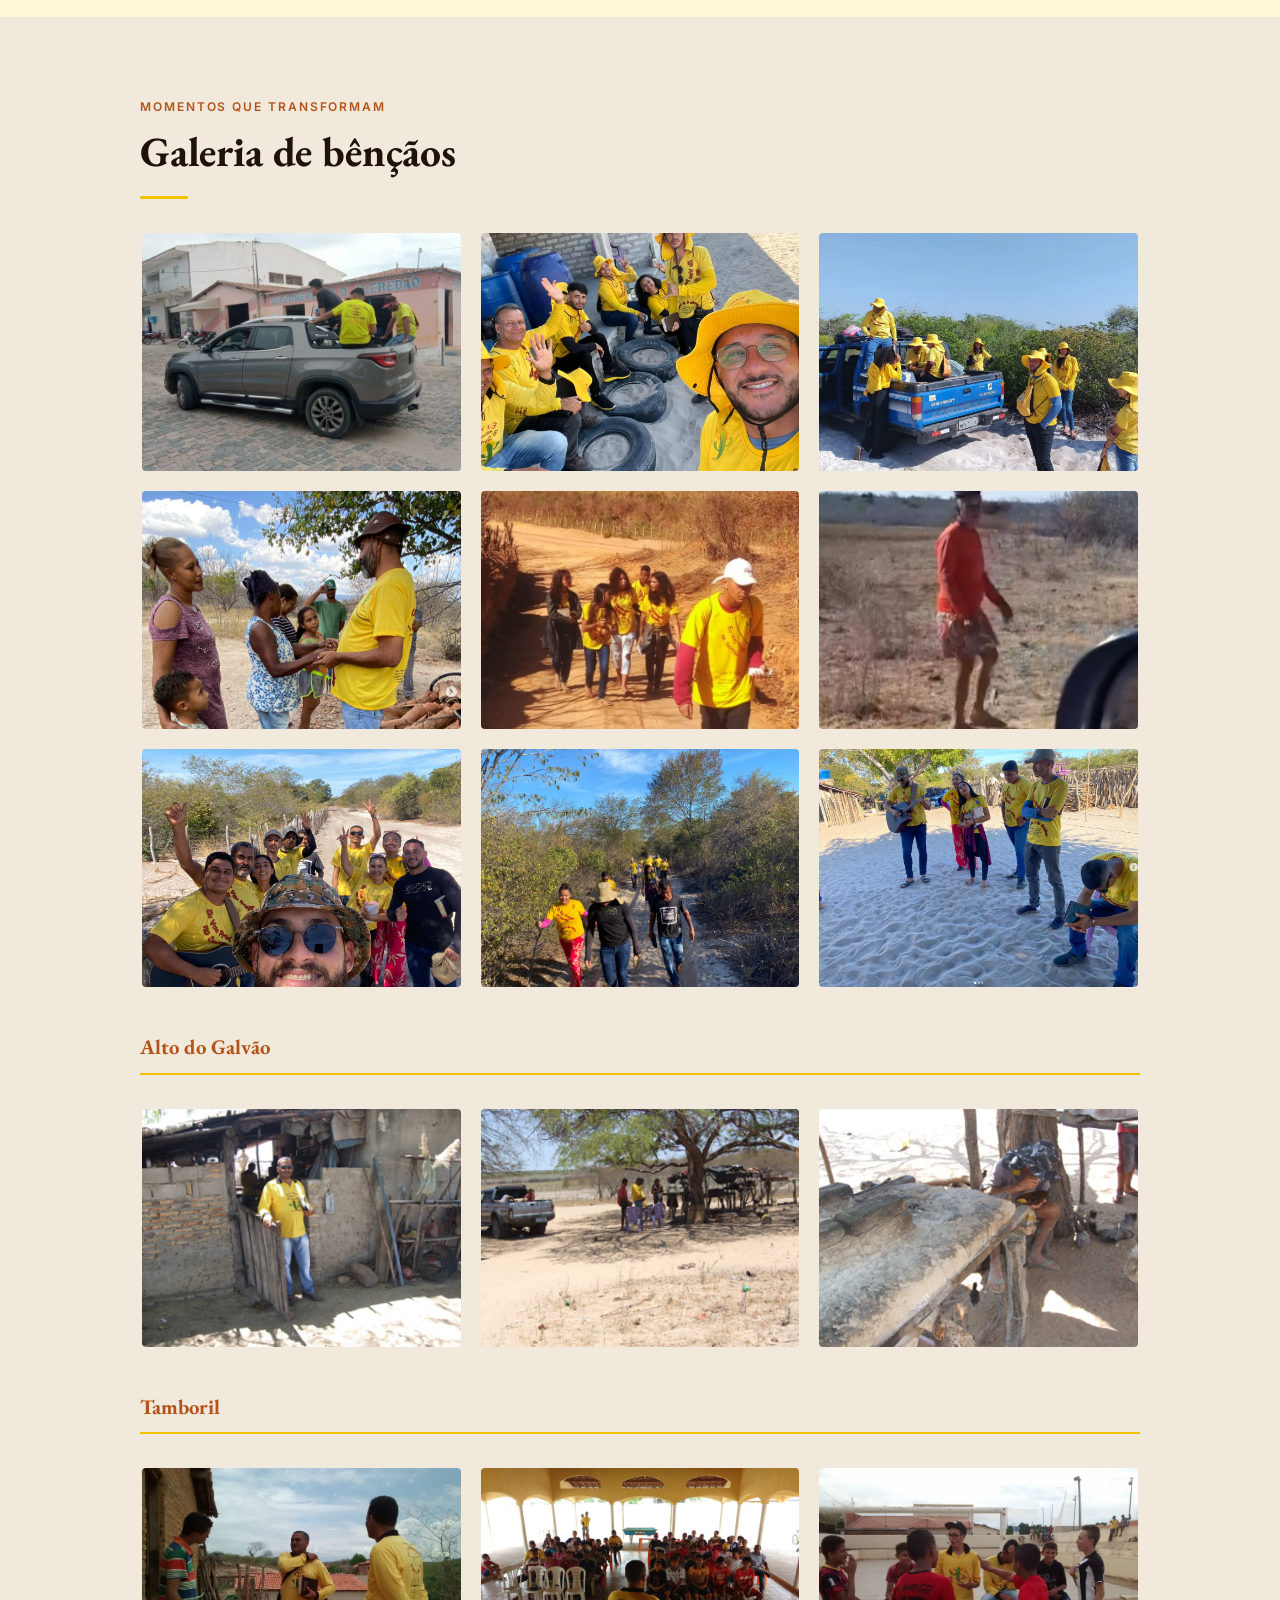
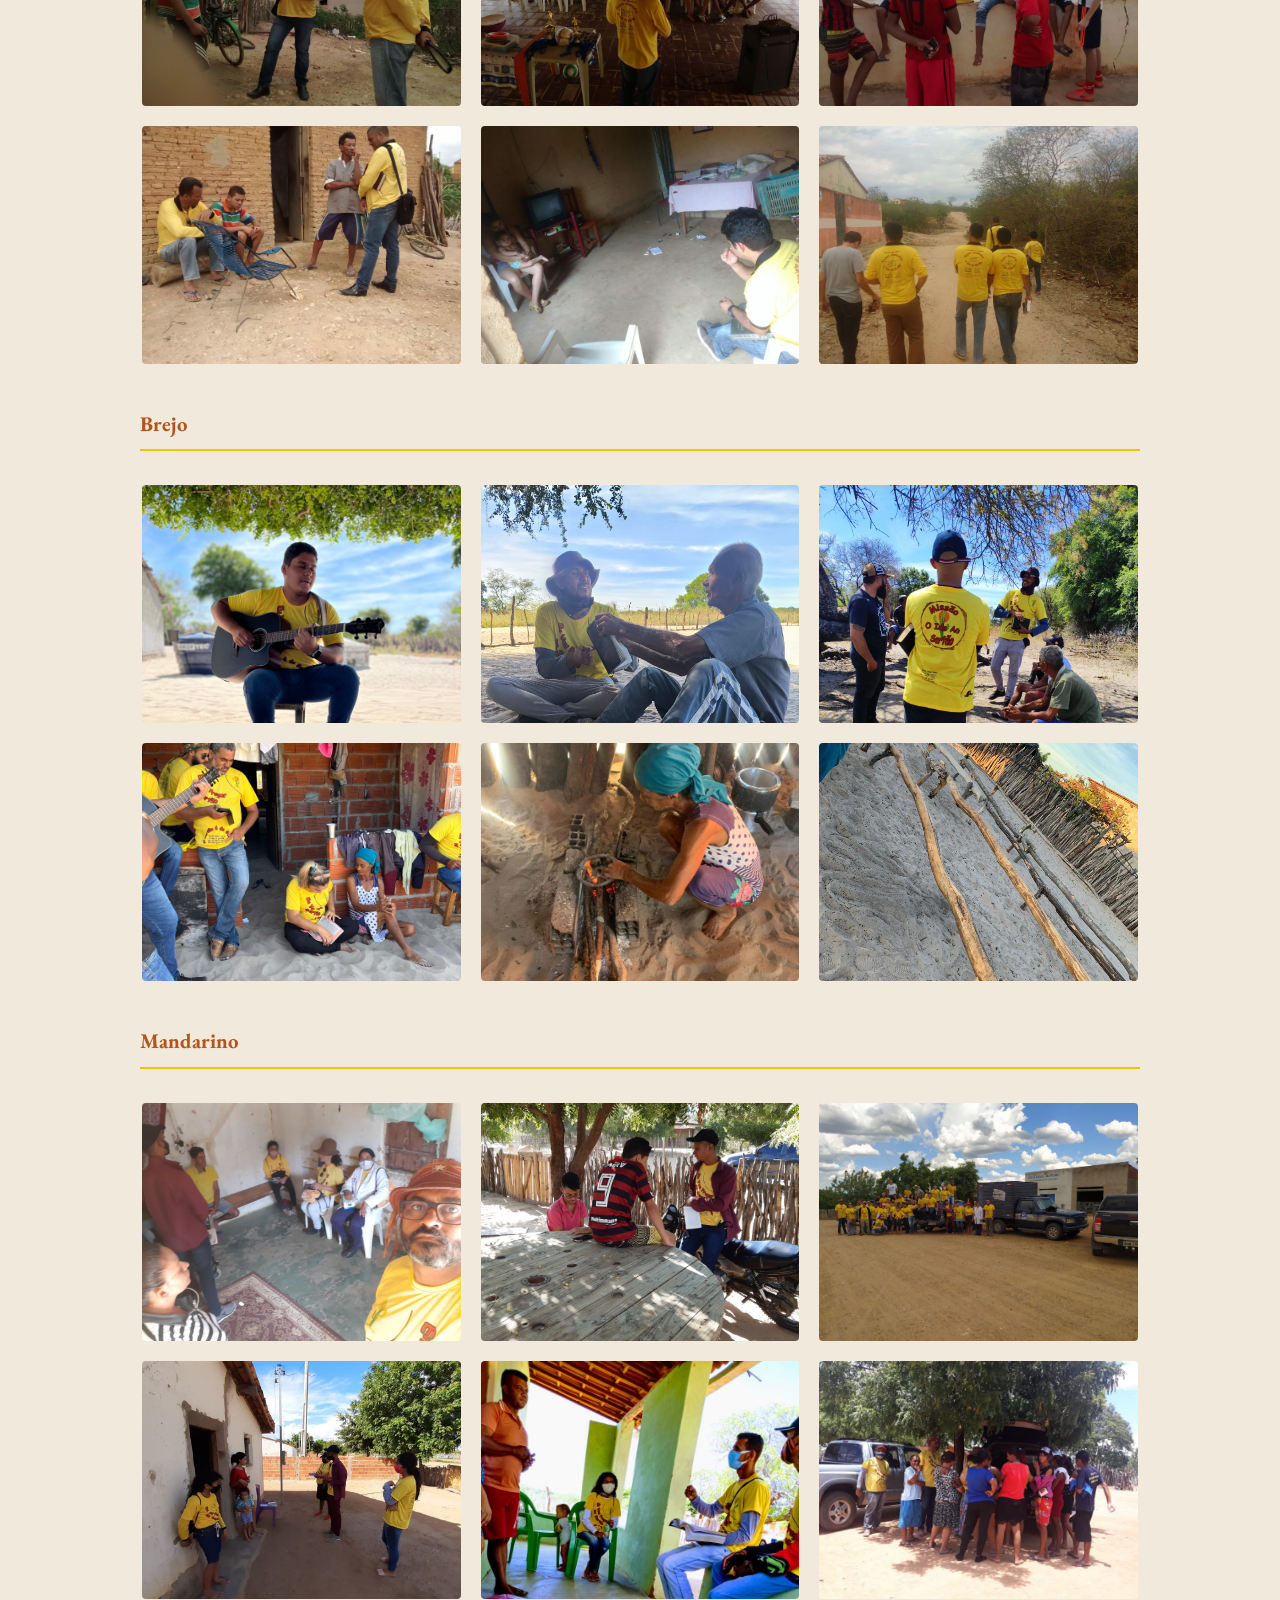
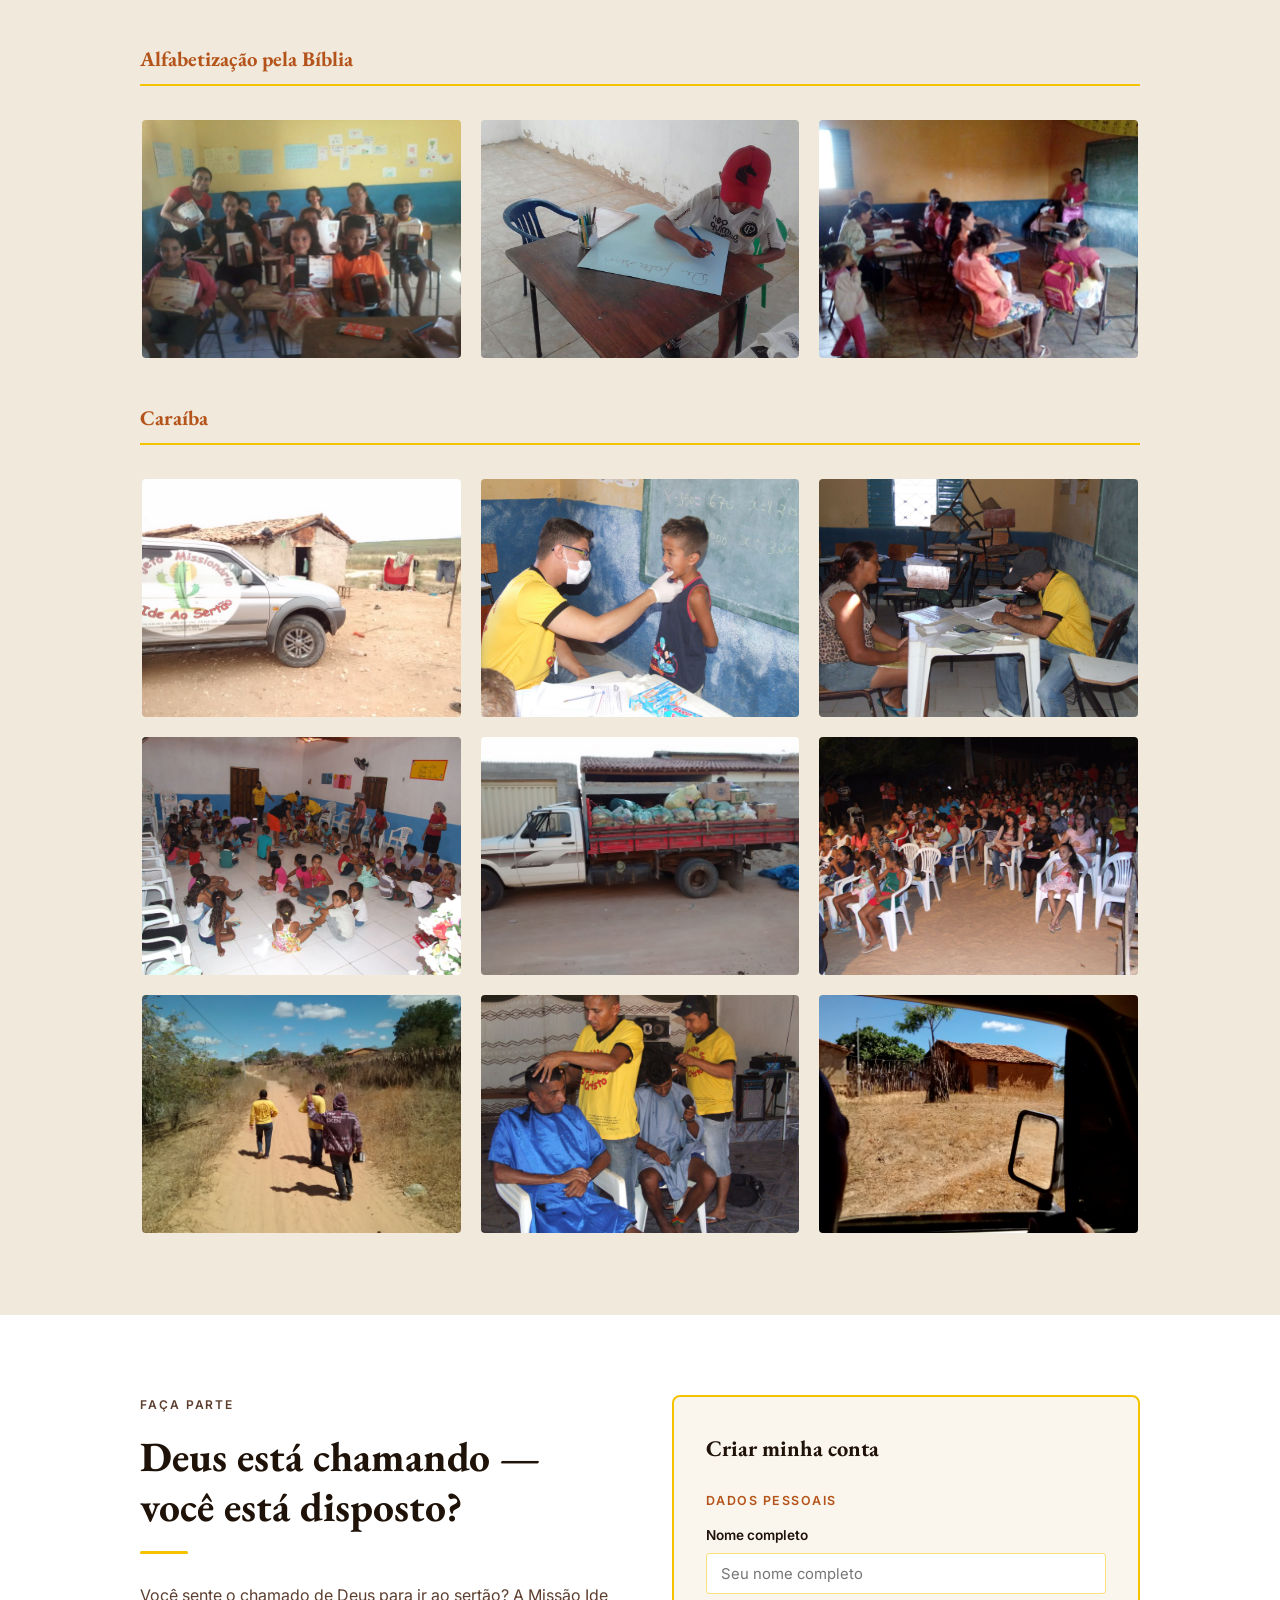
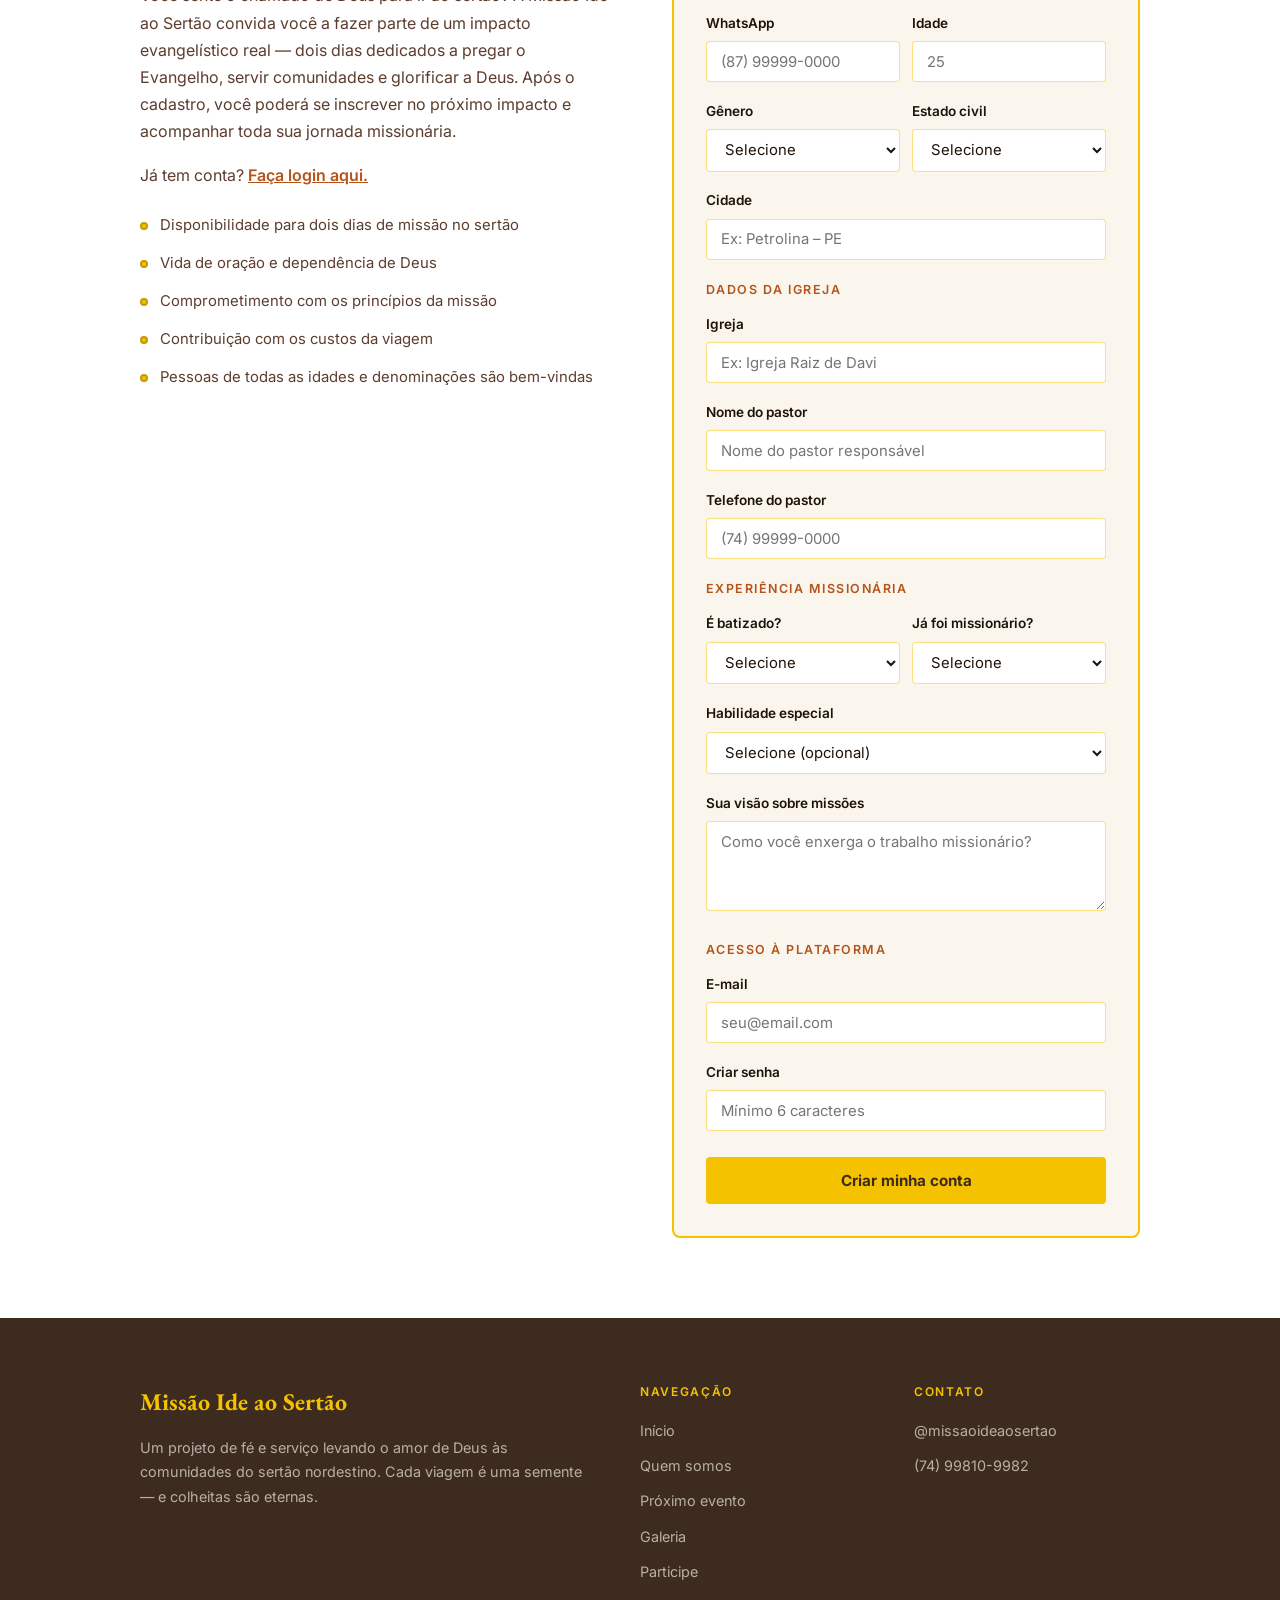
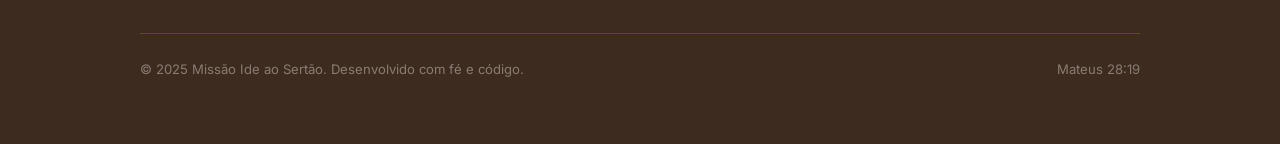
==== commit c2bcbfa1: "ajusta enquadramento de mais uma foto" ====
--- a/index.html
+++ b/index.html
@@ -142,7 +142,7 @@
       <div class="galeria-item"><img src="278582716_563056794955079_5832141412056432390_n.jpg" alt="Equipe na missão"></div>
       <div class="galeria-item"><img src="Captura de tela 2025-04-02 193103.png" alt="Registro da missão"></div>
       <div class="galeria-item"><img src="Captura de tela 2025-04-02 193135.png" alt="Momento de oração"></div>
-      <div class="galeria-item"><img src="Captura de tela 2025-04-02 193425.png" alt="Corte de cabelo solidário"></div>
+      <div class="galeria-item"><img src="Captura de tela 2025-04-02 193425.png" alt="Corte de cabelo solidário" style="object-position: top;"></div>
       <div class="galeria-item"><img src="Captura de tela 2025-04-02 193759.png" alt="Louvor ao ar livre" style="object-position: top;"></div>
       <div class="galeria-item"><img src="Captura de tela 2025-04-02 193502.png" alt="Evangelização nas ruas"></div>
       <div class="galeria-item"><img src="IMG-20240728-WA0169.jpg" alt="Missão no sertão"></div>
